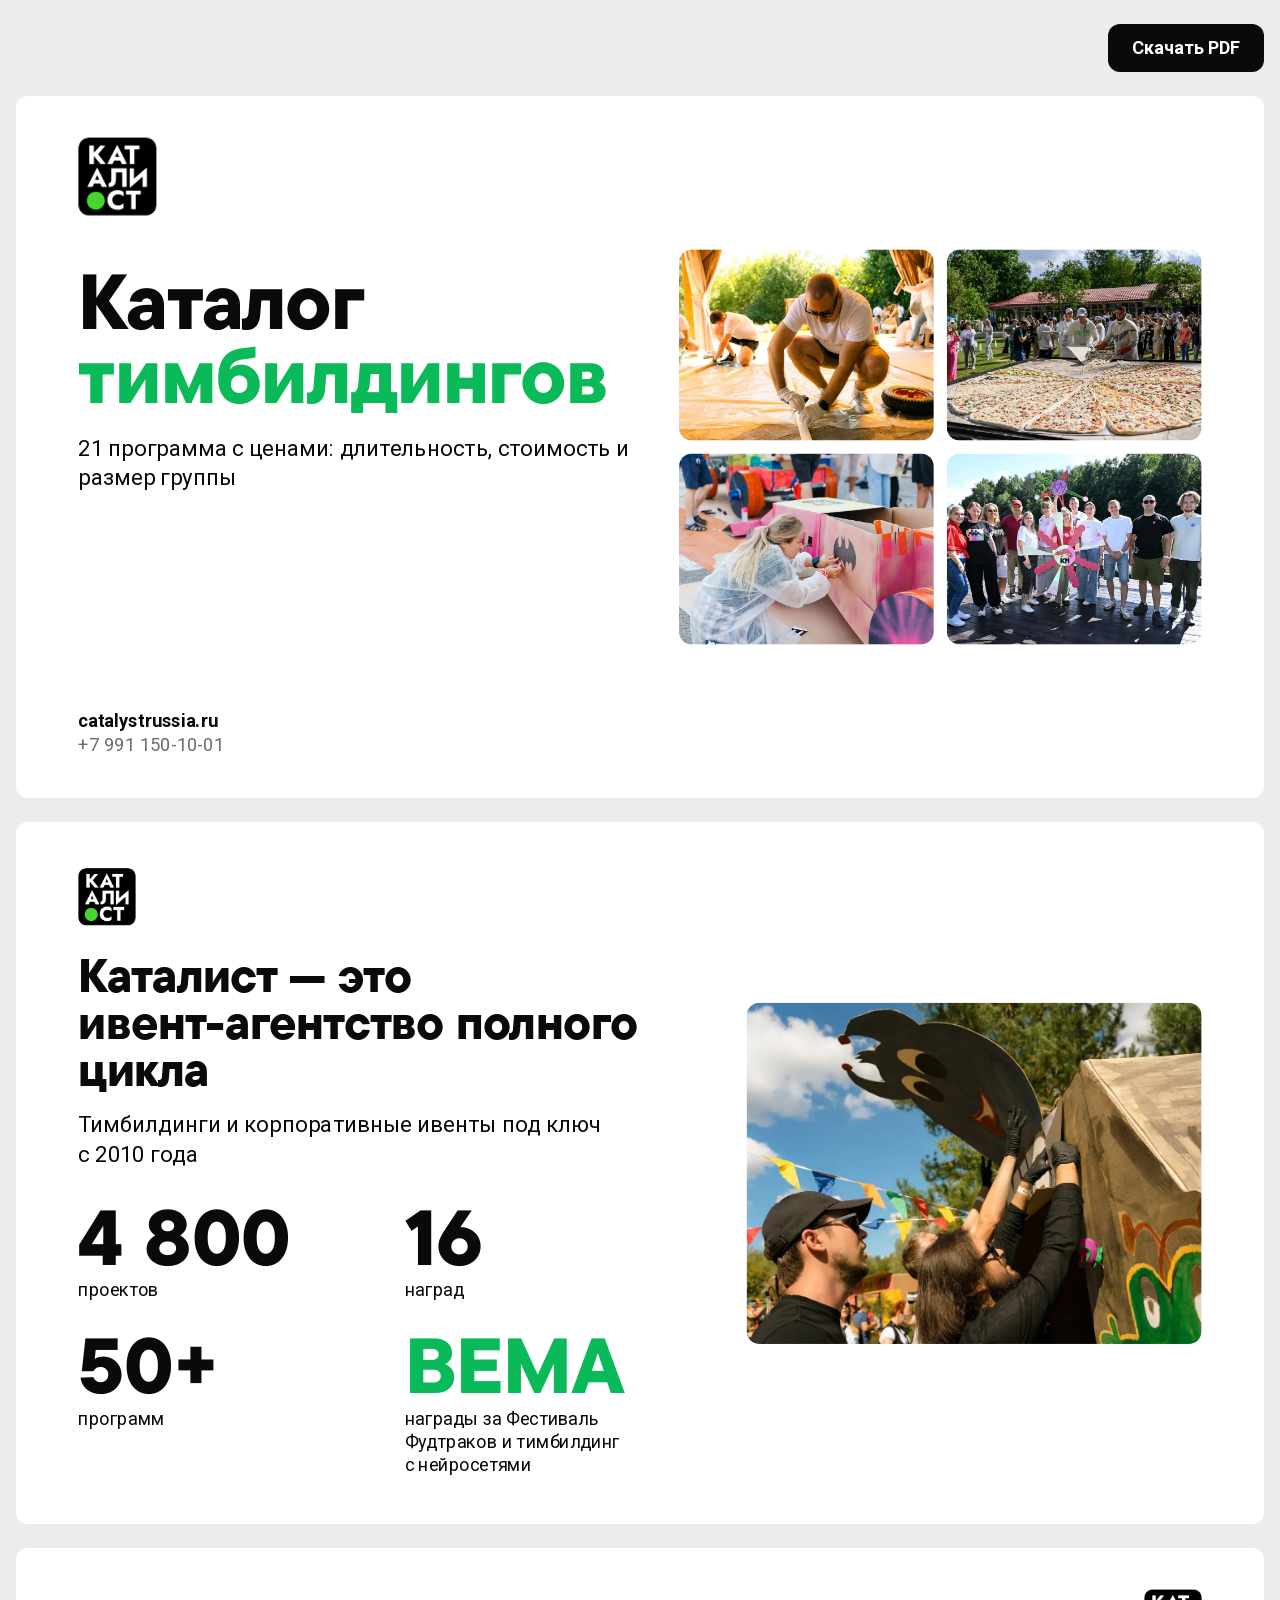
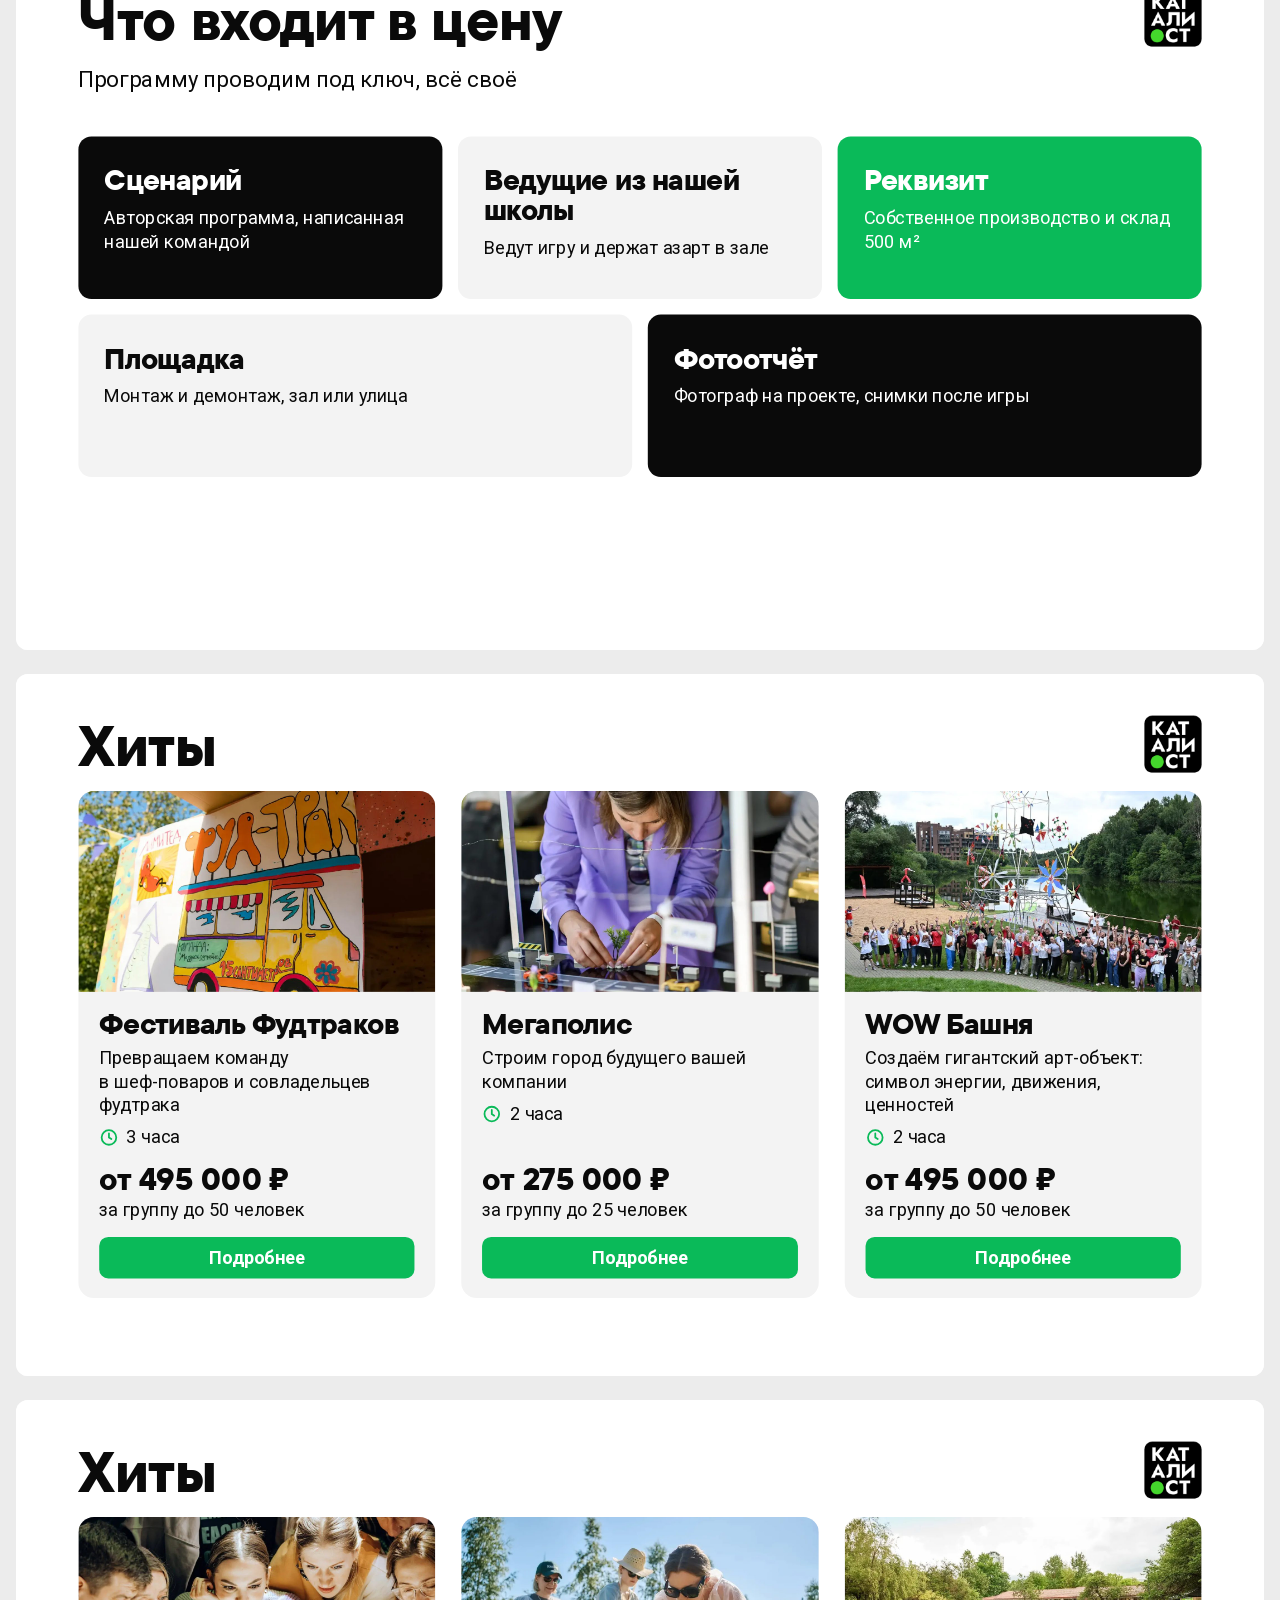
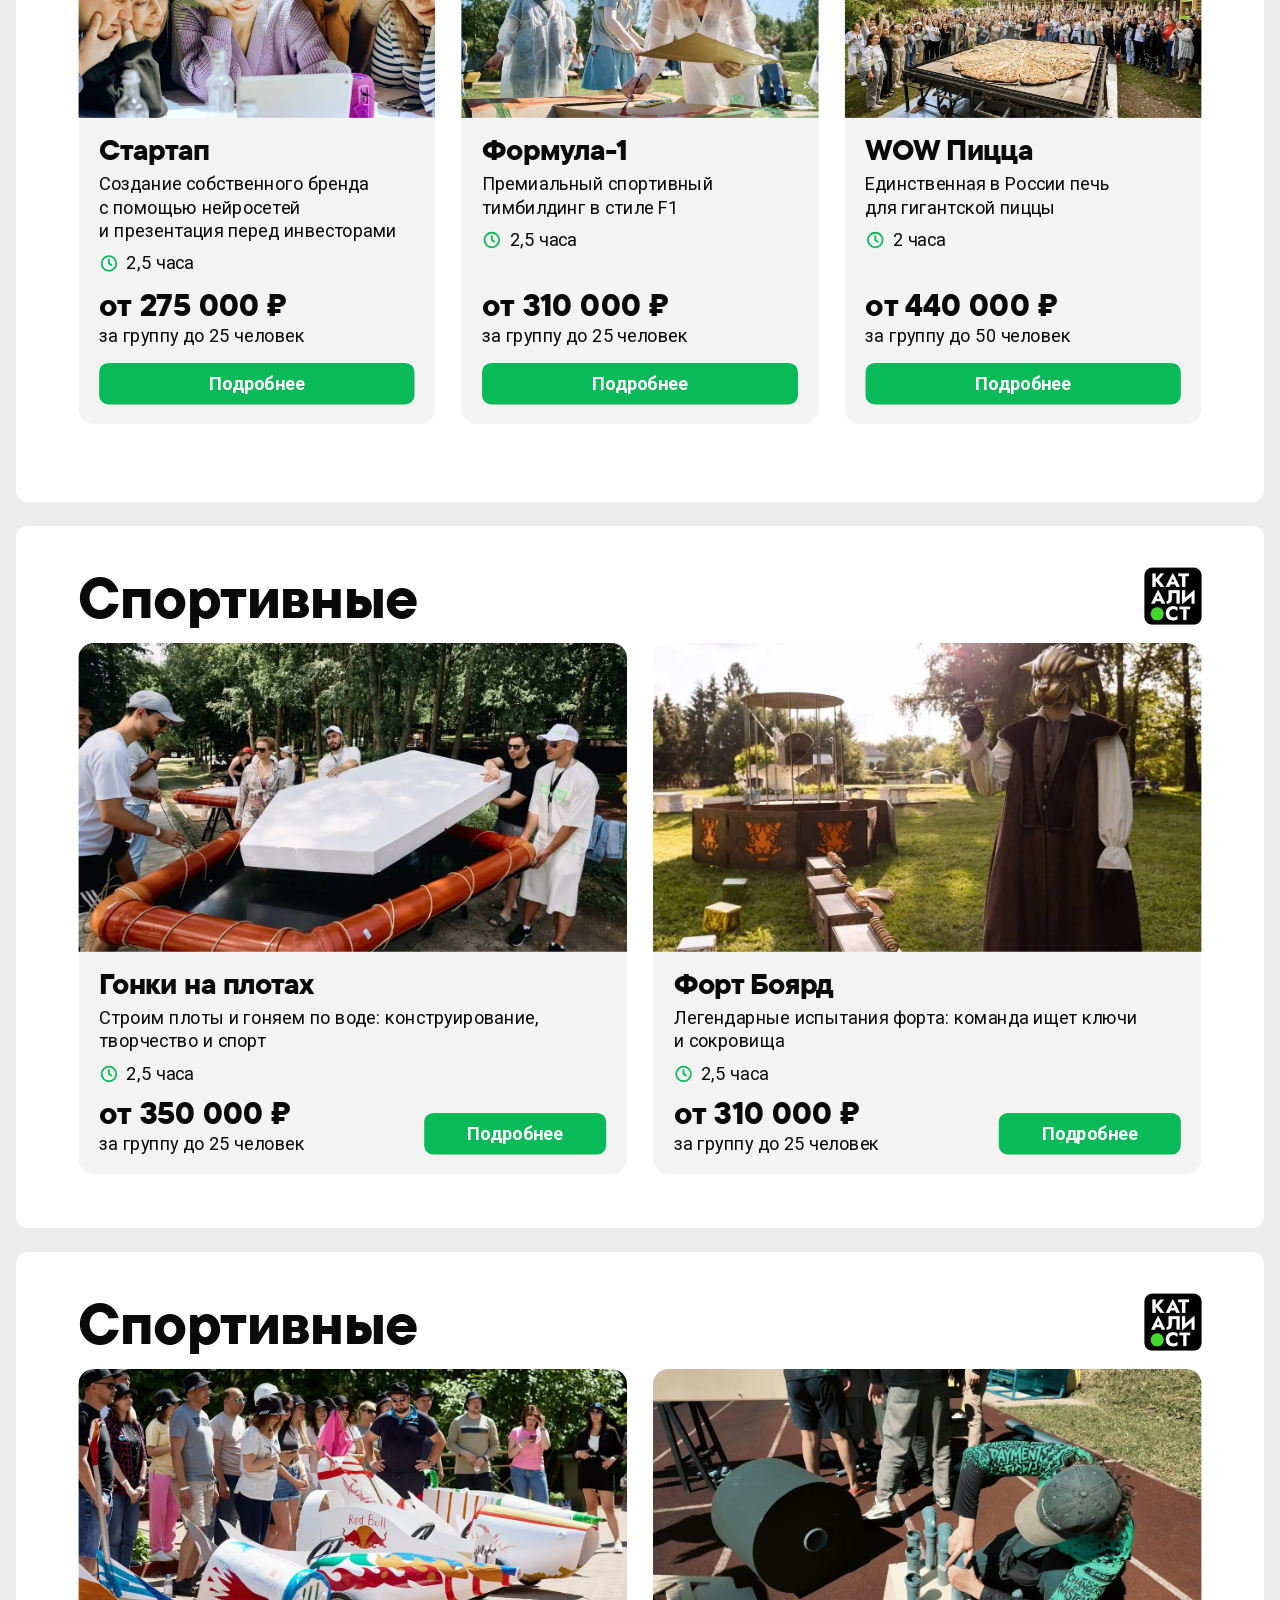
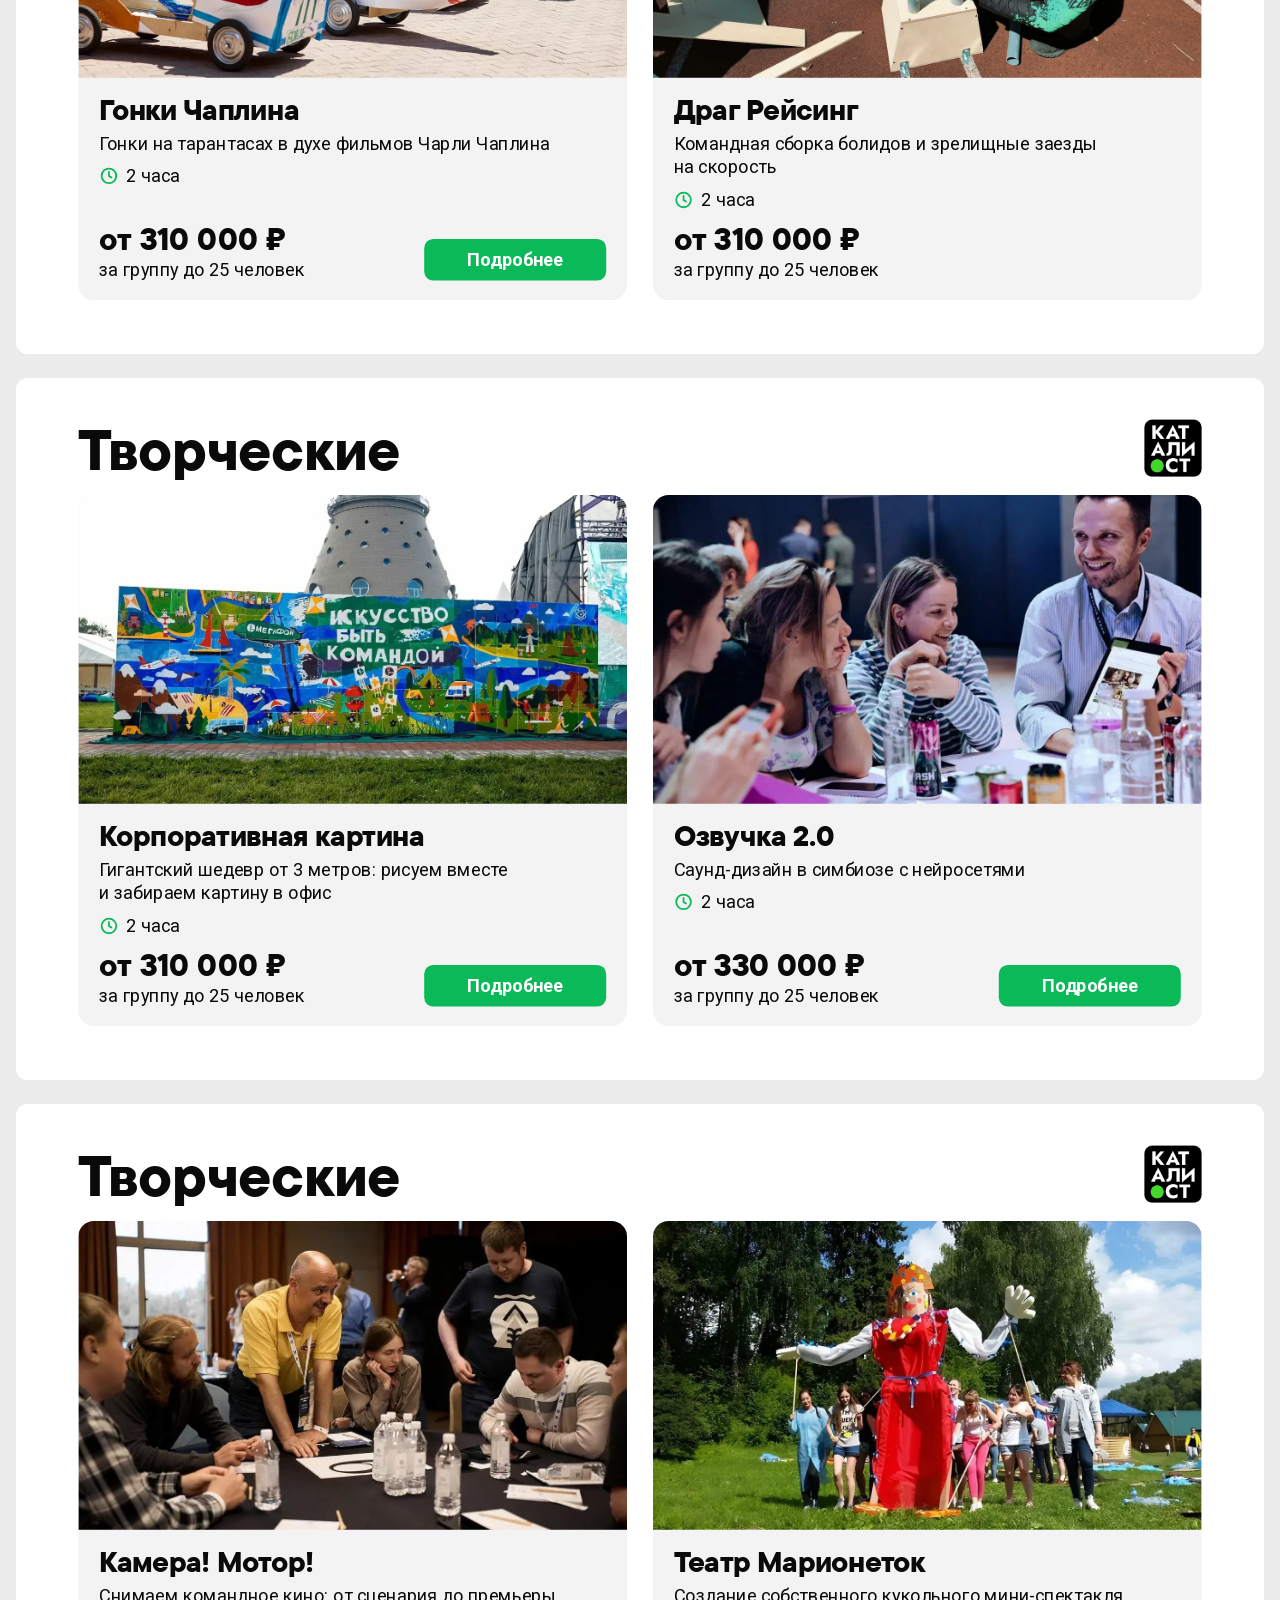
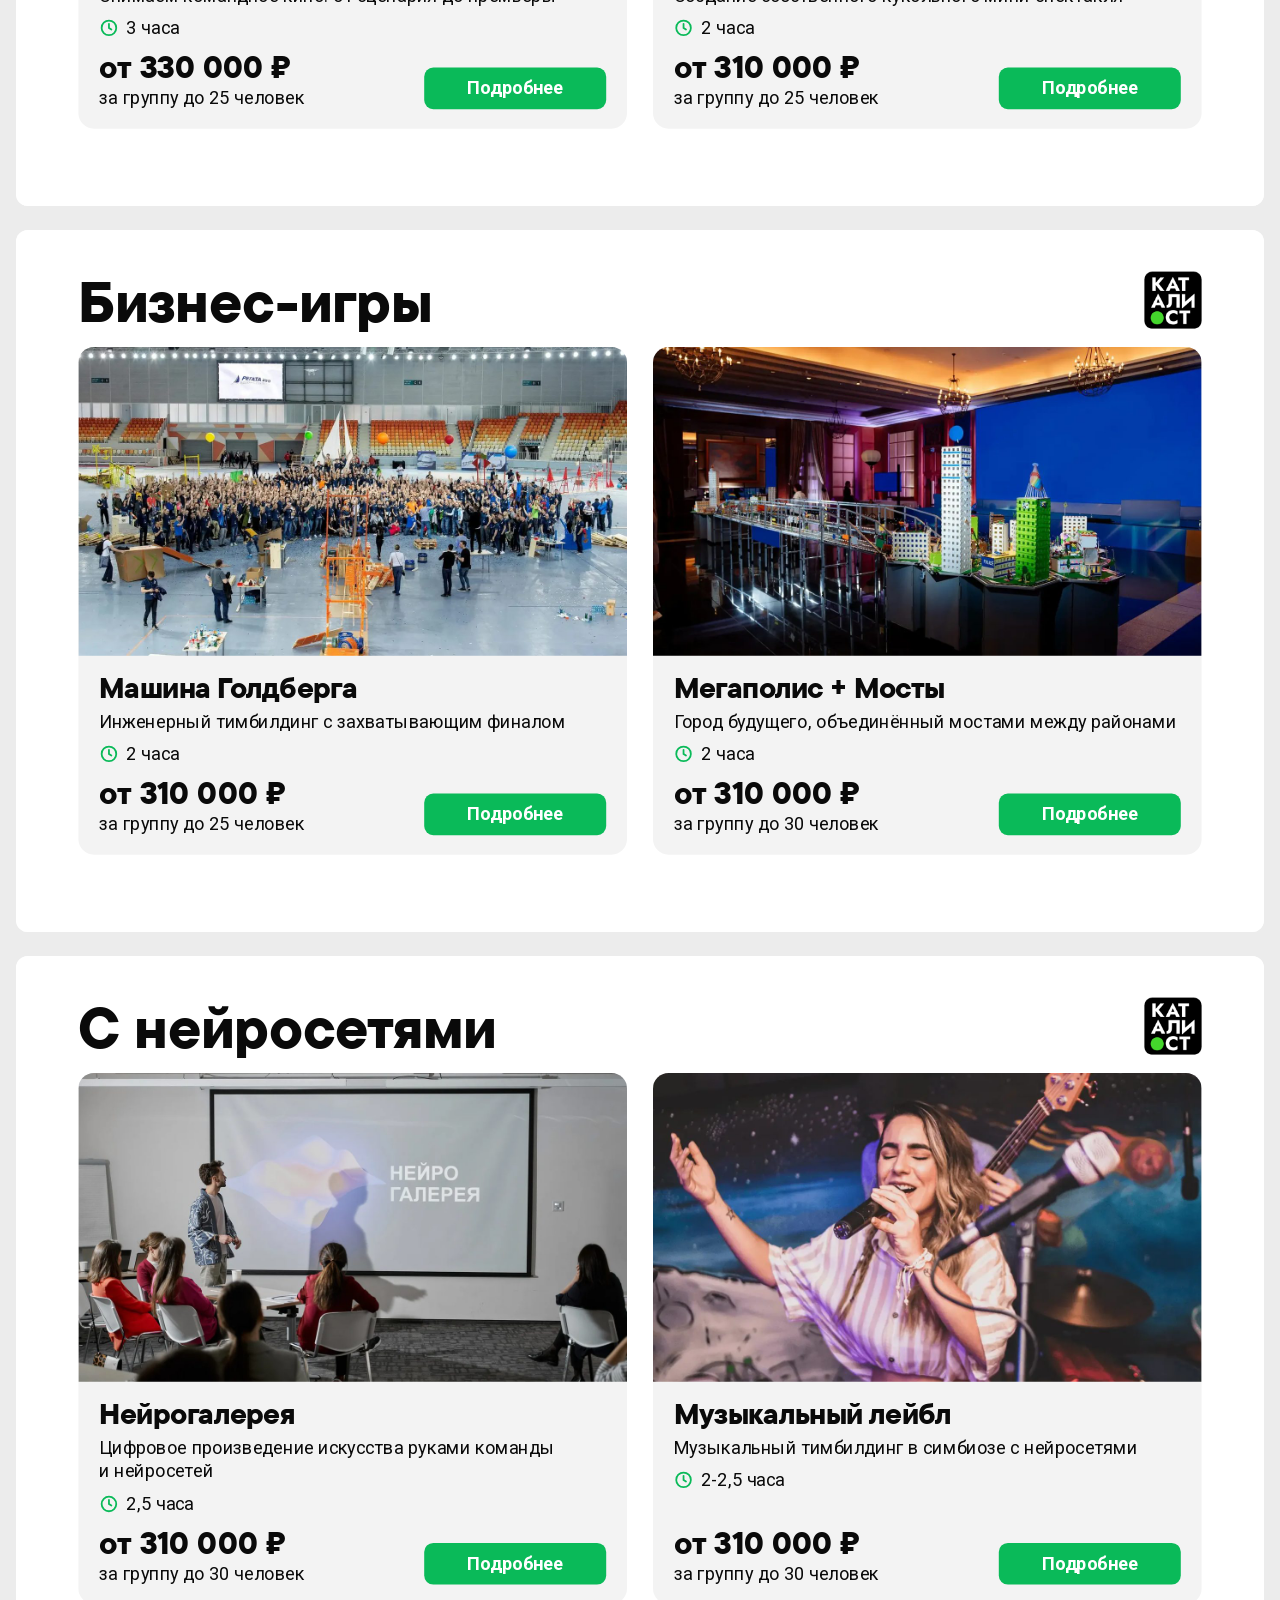
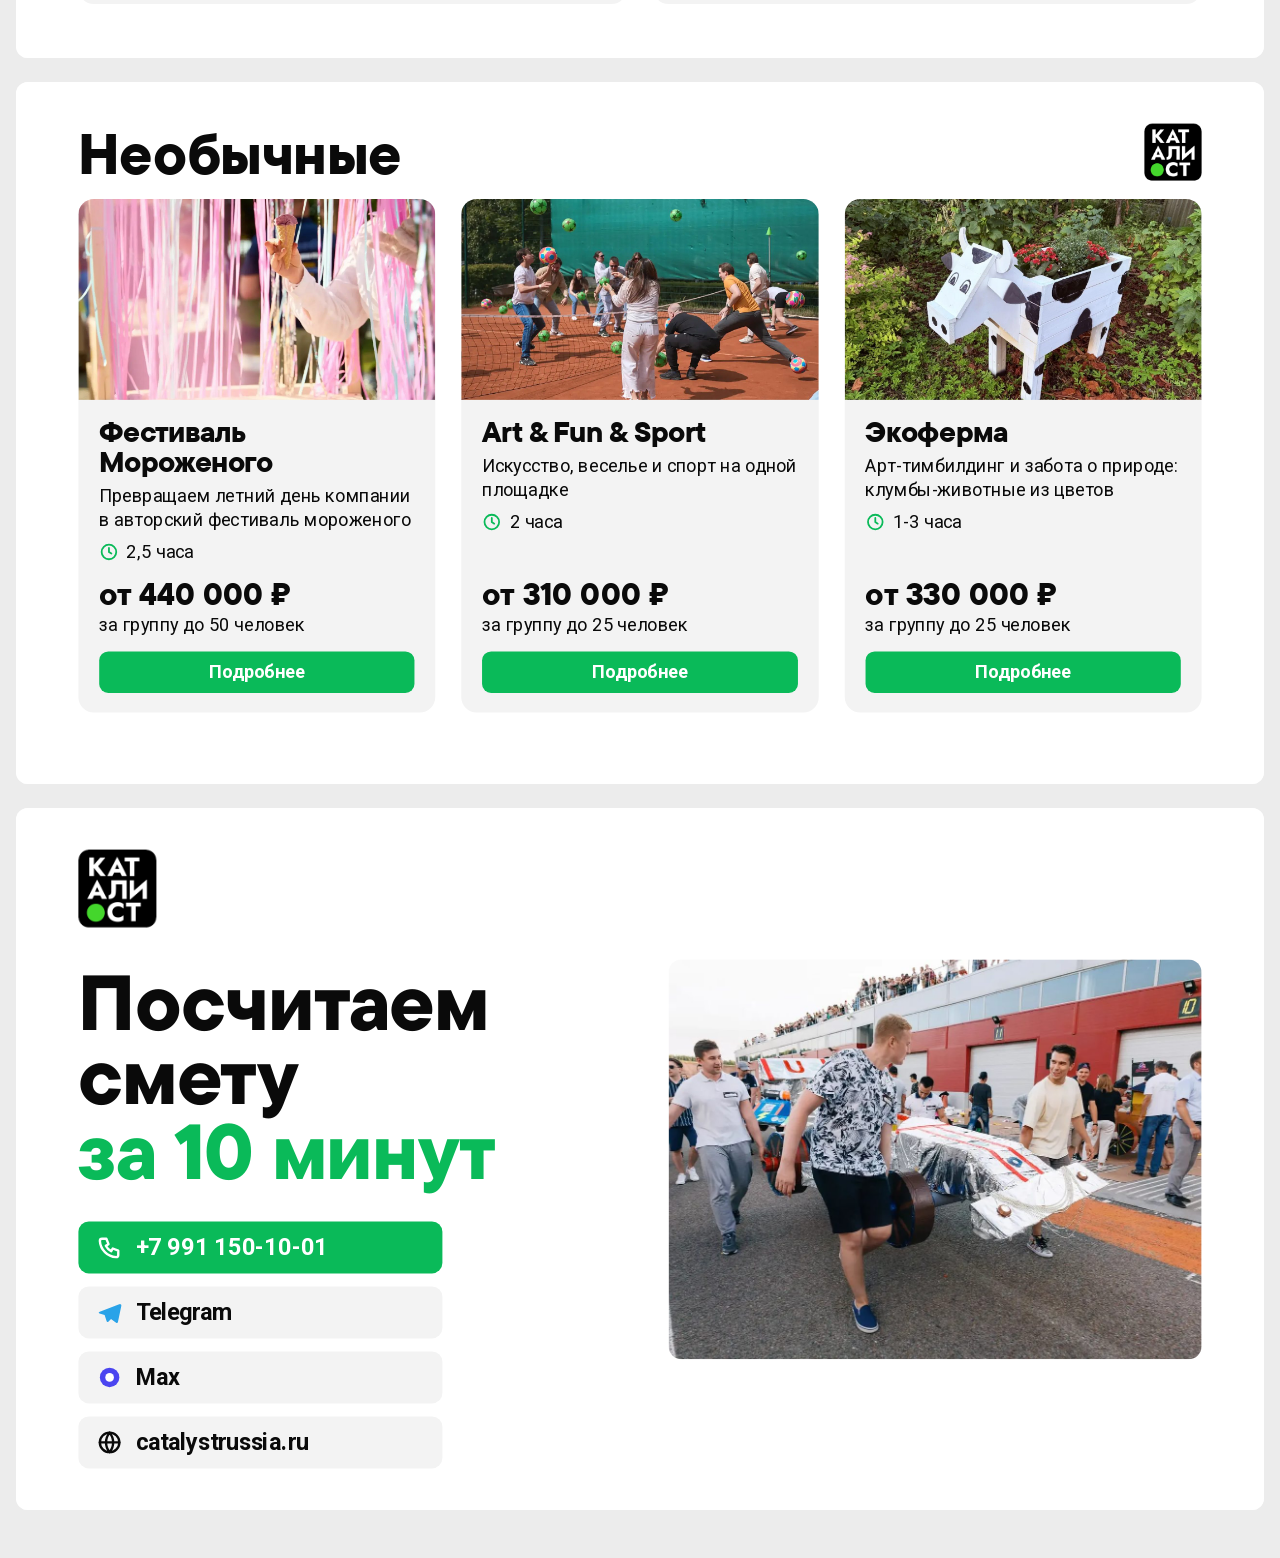
==== katalog/index.html @ ea5181c8 "Каталог тимбилдингов с ценами Co-Authored-By: Claude Opus 5.5 (1M context) <noreply@anthropic.com>" ====
<!doctype html>
<html lang="ru">
<head>
<meta charset="utf-8">
<meta name="viewport" content="width=device-width, initial-scale=1, viewport-fit=cover">
<meta name="robots" content="noindex, nofollow">
<title>Каталог тимбилдингов Каталиста с ценами</title>
<meta name="description" content="21 программа с ценами: длительность, стоимость и размер группы">
<meta property="og:title" content="Каталог тимбилдингов Каталиста с ценами">
<meta property="og:description" content="21 программа с ценами: длительность, стоимость и размер группы">
<meta property="og:type" content="website">
<meta property="og:url" content="https://maria177777773.github.io/catalyst-otchety/katalog/">
<meta property="og:image" content="https://maria177777773.github.io/catalyst-otchety/katalog/og.jpg">
<meta property="og:image:width" content="1200">
<meta property="og:image:height" content="630">
<meta name="twitter:card" content="summary_large_image">
<meta name="twitter:image" content="https://maria177777773.github.io/catalyst-otchety/katalog/og.jpg">
<link rel="preload" href="fonts/TT_Commons_Pro_ExtraBold.woff2" as="font" type="font/woff2" crossorigin>
<style>
@font-face{font-family:"TTCommonsPro";src:url(fonts/TT_Commons_Pro_ExtraBold.woff2) format("woff2");font-weight:800;font-display:block}
@font-face{font-family:"Roboto";src:url(fonts/roboto-cyr.woff2) format("woff2");font-weight:400 700;font-display:block;unicode-range:U+0301,U+0400-045F,U+0490-0491,U+04B0-04B1,U+2116}
@font-face{font-family:"Roboto";src:url(fonts/roboto-lat.woff2) format("woff2");font-weight:400 700;font-display:block;unicode-range:U+0000-00FF,U+0131,U+0152-0153,U+02BB-02BC,U+02C6,U+02DA,U+02DC,U+0304,U+0308,U+0329,U+2000-206F,U+20AC,U+20BD,U+2122,U+2191,U+2193,U+2212,U+2215,U+FEFF,U+FFFD}
:root{--g:#0aba59;--k:#0a0a0a;--w:#fff;--g1:#f3f3f3;--g2:#e6e6e6;--g5:#6b6b6b;
 --h:"TTCommonsPro","TT Commons Pro",Arial,sans-serif;--t:Roboto,Arial,sans-serif;
 --fs-hero:120px;--fs-h2:88px;--fs-big:120px;--fs-h3:44px;--fs-price:48px;--fs-txt:28px;--fs-lead:34px;--btn-h:64px}
html,body{background:#ececec}
body{margin:0;font-family:var(--t);color:var(--k)}
.bar{max-width:1920px;margin:0 auto;padding:24px 16px 0;display:flex;justify-content:flex-end}
.bar a{display:inline-flex;align-items:center;height:48px;padding:0 24px;border-radius:12px;background:var(--k);color:#fff;font:700 18px/1 var(--t);text-decoration:none}
.deck{max-width:1920px;margin:0 auto;padding:24px 16px 48px;display:flex;flex-direction:column;gap:24px}
.sw{position:relative;width:100%;aspect-ratio:16/9;overflow:hidden;border-radius:12px;background:var(--w)}
.slide{position:absolute;left:0;top:0;width:1920px;height:1080px;transform-origin:0 0;transform:scale(var(--k-s,1));
 background:var(--w);box-sizing:border-box;padding:64px 96px 64px;overflow:hidden}
h1,h2,h3{font-family:var(--h);font-weight:800;margin:0;letter-spacing:-.01em}
p{margin:0}
.nw{white-space:nowrap}
img.ph{display:block;width:100%;height:auto;object-fit:cover;border-radius:20px;background:var(--g1)}
.r43{aspect-ratio:4/3}.r169{aspect-ratio:16/9}
.logo{display:block;width:120px;height:120px}
.logo-s{display:block;width:88px;height:88px}
/* обложка */
.cover{display:grid;grid-template-columns:860px 1fr;gap:64px;height:100%}
.cover .l{display:flex;flex-direction:column;justify-content:space-between}
.cover h1{font-size:var(--fs-hero);line-height:.95;margin-top:72px}
.cover h1 .g{color:var(--g)}
.cover .lead{font-size:var(--fs-lead);line-height:1.3;margin-top:36px;color:var(--k)}
.cover .ct{font:700 var(--fs-txt)/1.3 var(--t)}
.cover .ct span{color:var(--g5);font-weight:400}
.coll{display:grid;grid-template-columns:1fr 1fr;gap:20px;align-content:center}
/* о нас */
.about{display:grid;grid-template-columns:1fr 700px;gap:80px;height:100%;align-items:center}
.about h2{font-size:72px;line-height:1}
.about .lead{font-size:var(--fs-lead);line-height:1.35;margin-top:28px;max-width:860px}
.nums{display:grid;grid-template-columns:1fr 1fr;gap:40px 56px;margin-top:48px}
.num b{display:block;font:800 var(--fs-big)/.9 var(--h);color:var(--k)}
.num b.g{color:var(--g)}
.num span{display:block;font-size:var(--fs-txt);line-height:1.3;margin-top:12px}
/* что входит */
.inc h2{font-size:var(--fs-h2);line-height:1}
.inc .lead{font-size:var(--fs-lead);line-height:1.35;margin-top:24px}
.tiles{display:grid;grid-template-columns:repeat(6,1fr);gap:24px;margin-top:64px}
.tile{grid-column:span 2;border-radius:20px;padding:44px 40px;min-height:250px;box-sizing:border-box;background:var(--g1)}
.tile:nth-child(4),.tile:nth-child(5){grid-column:span 3}
.tile.k{background:var(--k);color:#fff}.tile.gr{background:var(--g);color:#fff}
.tile h3{font-size:var(--fs-h3);line-height:1.05}
.tile p{font-size:var(--fs-txt);line-height:1.35;margin-top:16px}
/* программы */
.hd{display:flex;align-items:center;justify-content:space-between;height:88px;margin-bottom:28px}
.hd h2{font-size:var(--fs-h2);line-height:1}
.cards{display:grid;gap:40px}
.cards.n3{grid-template-columns:repeat(3,1fr)}
.cards.n2{grid-template-columns:repeat(2,1fr)}
.card{display:flex;flex-direction:column;background:var(--g1);border-radius:24px;overflow:hidden}
.card img.ph{border-radius:0}
.card .tx{display:flex;flex-direction:column;flex:1;padding:26px 32px 30px}
.card h3{font-size:var(--fs-h3);line-height:1.05}
.card .d{font-size:var(--fs-txt);line-height:1.3;margin-top:12px}
.card .m{display:flex;align-items:center;gap:12px;font-size:var(--fs-txt);line-height:1;margin-top:16px;color:var(--k)}
.card .m svg{width:30px;height:30px;flex:none;color:var(--g)}
.card .pr{margin-top:auto;padding-top:24px}
.card .pr b{display:block;font:800 var(--fs-price)/1 var(--h)}
.card .pr span{display:block;font-size:var(--fs-txt);line-height:1.2;margin-top:8px}
.card .bt{display:flex;align-items:center;justify-content:center;height:var(--btn-h);margin-top:24px;border-radius:14px;
 background:var(--g);color:#fff;font:700 var(--fs-txt)/1 var(--t);text-decoration:none}
.cards.n2 .row{display:flex;align-items:flex-end;justify-content:space-between;gap:24px;margin-top:auto;padding-top:20px}
.cards.n2 .row .pr{margin:0;padding:0}
.cards.n2 .row .bt{margin:0;width:280px;flex:none}
/* финал */
.fin{display:grid;grid-template-columns:1fr 820px;gap:80px;height:100%}
.fin .l{display:flex;flex-direction:column}
.fin h2{font-size:120px;line-height:.95;margin-top:56px}
.fin h2 .g{color:var(--g)}
.cts{display:flex;flex-direction:column;gap:20px;margin-top:auto}
.cts a{display:flex;align-items:center;gap:20px;height:80px;padding:0 28px;border-radius:16px;background:var(--g1);
 color:var(--k);text-decoration:none;font:700 36px/1 var(--t);width:fit-content;min-width:560px;box-sizing:border-box}
.cts a svg{width:40px;height:40px;flex:none}
.cts a.tel{background:var(--g);color:#fff}
.cts a.tel svg{stroke:#fff}
.fin .r{display:flex;align-items:center}
@page{size:1920px 1080px;margin:0}
@media print{
 html,body{background:#fff}
 .bar{display:none}
 .deck{padding:0;gap:0;max-width:none}
 .sw{width:1920px;height:1080px;aspect-ratio:auto;border-radius:0;break-after:page;page-break-after:always}
 .sw:last-child{break-after:auto;page-break-after:auto}
 .slide{transform:none}
}
</style>
</head>
<body>
<div class="bar"><a href="Каталист_каталог_тимбилдингов.pdf" download>Скачать PDF</a></div>
<main class="deck"><section class="sw" aria-label="Слайд 1"><div class="slide"><div class="cover"><div class="l"><div><img class="logo" src="img-logo.png" width="120" height="120" alt="Каталист"><h1>Каталог<br><span class="g">тимбилдингов</span></h1><p class="lead">21 программа с ценами: длительность, стоимость и размер группы</p></div><p class="ct">catalystrussia.ru<br><span>+7 991 150-10-01</span></p></div><div class="coll"><img class="ph r43" src="img/cover-0.jpg" width="900" height="675" alt="Тимбилдинг Каталиста" decoding="async"><img class="ph r43" src="img/cover-1.jpg" width="900" height="675" alt="Тимбилдинг Каталиста" decoding="async"><img class="ph r43" src="img/cover-2.jpg" width="900" height="675" alt="Тимбилдинг Каталиста" decoding="async"><img class="ph r43" src="img/cover-3.jpg" width="900" height="675" alt="Тимбилдинг Каталиста" decoding="async"></div></div></div></section><section class="sw" aria-label="Слайд 2"><div class="slide"><div class="about"><div><img class="logo-s" src="img-logo.png" width="88" height="88" alt="Каталист"><h2 style="margin-top:40px">Каталист — это <span class="nw">ивент-агентство</span> полного цикла</h2><p class="lead">Тимбилдинги и&nbsp;корпоративные ивенты под ключ с&nbsp;2010 года</p><div class="nums"><div class="num"><b>4&nbsp;800</b><span>проектов</span></div><div class="num"><b>16</b><span>наград</span></div><div class="num"><b>50+</b><span>программ</span></div><div class="num"><b class="g">BEMA</b><span>награды за&nbsp;Фестиваль Фудтраков и&nbsp;тимбилдинг с&nbsp;нейросетями</span></div></div></div><img class="ph r43" src="img/about.jpg" width="1100" height="825" alt="Тимбилдинг Каталиста" loading="lazy" decoding="async"></div></div></section><section class="sw" aria-label="Слайд 3"><div class="slide"><div class="inc"><div class="hd"><h2>Что входит в цену</h2><img class="logo-s" src="img-logo.png" width="88" height="88" alt="Каталист"></div><p class="lead">Программу проводим под ключ, всё своё</p><div class="tiles"><div class="tile k"><h3>Сценарий</h3><p>Авторская программа, написанная нашей командой</p></div><div class="tile"><h3>Ведущие из&nbsp;нашей школы</h3><p>Ведут игру и&nbsp;держат азарт в&nbsp;зале</p></div><div class="tile gr"><h3>Реквизит</h3><p>Собственное производство и&nbsp;склад 500 м²</p></div><div class="tile"><h3>Площадка</h3><p>Монтаж и&nbsp;демонтаж, зал или улица</p></div><div class="tile k"><h3>Фотоотчёт</h3><p>Фотограф на&nbsp;проекте, снимки после игры</p></div></div></div></div></section><section class="sw" aria-label="Слайд 4"><div class="slide"><div class="hd"><h2>Хиты</h2><img class="logo-s" src="img-logo.png" width="88" height="88" alt="Каталист"></div><div class="cards n3"><article class="card"><img class="ph r169" src="img/festival-foodtrucks.jpg" width="1280" height="720" alt="Фестиваль Фудтраков" loading="lazy" decoding="async"><div class="tx"><h3>Фестиваль Фудтраков</h3><p class="d">Превращаем команду в&nbsp;<span class="nw">шеф-поваров</span> и&nbsp;совладельцев фудтрака</p><p class="m"><svg viewBox="0 0 24 24" fill="none" stroke="currentColor" stroke-width="2.2" stroke-linecap="round" aria-hidden="true"><circle cx="12" cy="12" r="9"/><path d="M12 7v5l3 2"/></svg><span>3 часа</span></p><div class="pr"><b>от 495 000 ₽</b><span>за группу до 50 человек</span></div><a class="bt" href="https://catalystrussia.ru/teambuilding/vse-programmy/festival-fudtrakov/" target="_blank" rel="noopener">Подробнее</a></div></article><article class="card"><img class="ph r169" src="img/megapolis.jpg" width="1280" height="720" alt="Мегаполис" loading="lazy" decoding="async"><div class="tx"><h3>Мегаполис</h3><p class="d">Строим город будущего вашей компании</p><p class="m"><svg viewBox="0 0 24 24" fill="none" stroke="currentColor" stroke-width="2.2" stroke-linecap="round" aria-hidden="true"><circle cx="12" cy="12" r="9"/><path d="M12 7v5l3 2"/></svg><span>2 часа</span></p><div class="pr"><b>от 275 000 ₽</b><span>за группу до 25 человек</span></div><a class="bt" href="https://catalystrussia.ru/teambuilding/vse-programmy/gorodskaya-strojka/" target="_blank" rel="noopener">Подробнее</a></div></article><article class="card"><img class="ph r169" src="img/mehanizm-uspeha.jpg" width="1200" height="675" alt="WOW Башня" loading="lazy" decoding="async"><div class="tx"><h3>WOW Башня</h3><p class="d">Создаём гигантский <span class="nw">арт-объект</span>: символ энергии, движения, ценностей</p><p class="m"><svg viewBox="0 0 24 24" fill="none" stroke="currentColor" stroke-width="2.2" stroke-linecap="round" aria-hidden="true"><circle cx="12" cy="12" r="9"/><path d="M12 7v5l3 2"/></svg><span>2 часа</span></p><div class="pr"><b>от 495 000 ₽</b><span>за группу до 50 человек</span></div><a class="bt" href="https://catalystrussia.ru/teambuilding/vse-programmy/wow-bashnya/" target="_blank" rel="noopener">Подробнее</a></div></article></div></div></section><section class="sw" aria-label="Слайд 5"><div class="slide"><div class="hd"><h2>Хиты</h2><img class="logo-s" src="img-logo.png" width="88" height="88" alt="Каталист"></div><div class="cards n3"><article class="card"><img class="ph r169" src="img/startup.jpg" width="1280" height="720" alt="Стартап" loading="lazy" decoding="async"><div class="tx"><h3>Стартап</h3><p class="d">Создание собственного бренда с&nbsp;помощью нейросетей и&nbsp;презентация перед инвесторами</p><p class="m"><svg viewBox="0 0 24 24" fill="none" stroke="currentColor" stroke-width="2.2" stroke-linecap="round" aria-hidden="true"><circle cx="12" cy="12" r="9"/><path d="M12 7v5l3 2"/></svg><span>2,5 часа</span></p><div class="pr"><b>от 275 000 ₽</b><span>за группу до 25 человек</span></div><a class="bt" href="https://catalystrussia.ru/startap_business_game/" target="_blank" rel="noopener">Подробнее</a></div></article><article class="card"><img class="ph r169" src="img/formula-1.jpg" width="1280" height="720" alt="Формула-1" loading="lazy" decoding="async"><div class="tx"><h3><span class="nw">Формула-1</span></h3><p class="d">Премиальный спортивный тимбилдинг в&nbsp;стиле F1</p><p class="m"><svg viewBox="0 0 24 24" fill="none" stroke="currentColor" stroke-width="2.2" stroke-linecap="round" aria-hidden="true"><circle cx="12" cy="12" r="9"/><path d="M12 7v5l3 2"/></svg><span>2,5 часа</span></p><div class="pr"><b>от 310 000 ₽</b><span>за группу до 25 человек</span></div><a class="bt" href="https://catalystrussia.ru/teambuilding/vse-programmy/formula-1/" target="_blank" rel="noopener">Подробнее</a></div></article><article class="card"><img class="ph r169" src="img/wow-pizza.jpg" width="1280" height="720" alt="WOW Пицца" loading="lazy" decoding="async"><div class="tx"><h3>WOW Пицца</h3><p class="d">Единственная в&nbsp;России печь для&nbsp;гигантской пиццы</p><p class="m"><svg viewBox="0 0 24 24" fill="none" stroke="currentColor" stroke-width="2.2" stroke-linecap="round" aria-hidden="true"><circle cx="12" cy="12" r="9"/><path d="M12 7v5l3 2"/></svg><span>2 часа</span></p><div class="pr"><b>от 440 000 ₽</b><span>за группу до 50 человек</span></div><a class="bt" href="https://catalystrussia.ru/teambuilding/vse-programmy/wow-pizza/" target="_blank" rel="noopener">Подробнее</a></div></article></div></div></section><section class="sw" aria-label="Слайд 6"><div class="slide"><div class="hd"><h2>Спортивные</h2><img class="logo-s" src="img-logo.png" width="88" height="88" alt="Каталист"></div><div class="cards n2"><article class="card"><img class="ph r169" src="img/raft-races.jpg" width="1280" height="720" alt="Гонки на плотах" loading="lazy" decoding="async"><div class="tx"><h3>Гонки на&nbsp;плотах</h3><p class="d">Строим плоты и&nbsp;гоняем по&nbsp;воде: конструирование, творчество и&nbsp;спорт</p><p class="m"><svg viewBox="0 0 24 24" fill="none" stroke="currentColor" stroke-width="2.2" stroke-linecap="round" aria-hidden="true"><circle cx="12" cy="12" r="9"/><path d="M12 7v5l3 2"/></svg><span>2,5 часа</span></p><div class="row"><div class="pr"><b>от 350 000 ₽</b><span>за группу до 25 человек</span></div><a class="bt" href="https://catalystrussia.ru/teambuilding/vse-programmy/vodnaya-odisseya/" target="_blank" rel="noopener">Подробнее</a></div></div></article><article class="card"><img class="ph r169" src="img/fort-boyard.jpg" width="1200" height="675" alt="Форт Боярд" loading="lazy" decoding="async"><div class="tx"><h3>Форт Боярд</h3><p class="d">Легендарные испытания форта: команда ищет ключи и&nbsp;сокровища</p><p class="m"><svg viewBox="0 0 24 24" fill="none" stroke="currentColor" stroke-width="2.2" stroke-linecap="round" aria-hidden="true"><circle cx="12" cy="12" r="9"/><path d="M12 7v5l3 2"/></svg><span>2,5 часа</span></p><div class="row"><div class="pr"><b>от 310 000 ₽</b><span>за группу до 25 человек</span></div><a class="bt" href="https://catalystrussia.ru/teambuilding/vse-programmy/fort-boyard/" target="_blank" rel="noopener">Подробнее</a></div></div></article></div></div></section><section class="sw" aria-label="Слайд 7"><div class="slide"><div class="hd"><h2>Спортивные</h2><img class="logo-s" src="img-logo.png" width="88" height="88" alt="Каталист"></div><div class="cards n2"><article class="card"><img class="ph r169" src="img/chaplin-races.jpg" width="1280" height="720" alt="Гонки Чаплина" loading="lazy" decoding="async"><div class="tx"><h3>Гонки Чаплина</h3><p class="d">Гонки на&nbsp;тарантасах в&nbsp;духе фильмов Чарли Чаплина</p><p class="m"><svg viewBox="0 0 24 24" fill="none" stroke="currentColor" stroke-width="2.2" stroke-linecap="round" aria-hidden="true"><circle cx="12" cy="12" r="9"/><path d="M12 7v5l3 2"/></svg><span>2 часа</span></p><div class="row"><div class="pr"><b>от 310 000 ₽</b><span>за группу до 25 человек</span></div><a class="bt" href="https://catalystrussia.ru/teambuilding/vse-programmy/soap-box-derby/" target="_blank" rel="noopener">Подробнее</a></div></div></article><article class="card"><img class="ph r169" src="img/drag-racing.jpg" width="1280" height="720" alt="Драг Рейсинг" loading="lazy" decoding="async"><div class="tx"><h3>Драг Рейсинг</h3><p class="d">Командная сборка болидов и&nbsp;зрелищные заезды на&nbsp;скорость</p><p class="m"><svg viewBox="0 0 24 24" fill="none" stroke="currentColor" stroke-width="2.2" stroke-linecap="round" aria-hidden="true"><circle cx="12" cy="12" r="9"/><path d="M12 7v5l3 2"/></svg><span>2 часа</span></p><div class="row"><div class="pr"><b>от 310 000 ₽</b><span>за группу до 25 человек</span></div></div></div></article></div></div></section><section class="sw" aria-label="Слайд 8"><div class="slide"><div class="hd"><h2>Творческие</h2><img class="logo-s" src="img-logo.png" width="88" height="88" alt="Каталист"></div><div class="cards n2"><article class="card"><img class="ph r169" src="img/corporate-picture.jpg" width="1280" height="720" alt="Корпоративная картина" loading="lazy" decoding="async"><div class="tx"><h3>Корпоративная картина</h3><p class="d">Гигантский шедевр от&nbsp;3 метров: рисуем вместе и&nbsp;забираем картину в&nbsp;офис</p><p class="m"><svg viewBox="0 0 24 24" fill="none" stroke="currentColor" stroke-width="2.2" stroke-linecap="round" aria-hidden="true"><circle cx="12" cy="12" r="9"/><path d="M12 7v5l3 2"/></svg><span>2 часа</span></p><div class="row"><div class="pr"><b>от 310 000 ₽</b><span>за группу до 25 человек</span></div><a class="bt" href="https://catalystrussia.ru/teambuilding/vse-programmy/teambuilding-obshaya-kartina/" target="_blank" rel="noopener">Подробнее</a></div></div></article><article class="card"><img class="ph r169" src="img/sound-designer.jpg" width="1280" height="720" alt="Озвучка 2.0" loading="lazy" decoding="async"><div class="tx"><h3>Озвучка 2.0</h3><p class="d"><span class="nw">Саунд-дизайн</span> в&nbsp;симбиозе с&nbsp;нейросетями</p><p class="m"><svg viewBox="0 0 24 24" fill="none" stroke="currentColor" stroke-width="2.2" stroke-linecap="round" aria-hidden="true"><circle cx="12" cy="12" r="9"/><path d="M12 7v5l3 2"/></svg><span>2 часа</span></p><div class="row"><div class="pr"><b>от 330 000 ₽</b><span>за группу до 25 человек</span></div><a class="bt" href="https://catalystrussia.ru/teambuilding/vse-programmy/sound-designer/" target="_blank" rel="noopener">Подробнее</a></div></div></article></div></div></section><section class="sw" aria-label="Слайд 9"><div class="slide"><div class="hd"><h2>Творческие</h2><img class="logo-s" src="img-logo.png" width="88" height="88" alt="Каталист"></div><div class="cards n2"><article class="card"><img class="ph r169" src="img/camera-action.jpg" width="1139" height="641" alt="Камера! Мотор!" loading="lazy" decoding="async"><div class="tx"><h3>Камера! Мотор!</h3><p class="d">Снимаем командное кино: от&nbsp;сценария до&nbsp;премьеры</p><p class="m"><svg viewBox="0 0 24 24" fill="none" stroke="currentColor" stroke-width="2.2" stroke-linecap="round" aria-hidden="true"><circle cx="12" cy="12" r="9"/><path d="M12 7v5l3 2"/></svg><span>3 часа</span></p><div class="row"><div class="pr"><b>от 330 000 ₽</b><span>за группу до 25 человек</span></div><a class="bt" href="https://catalystrussia.ru/teambuilding/vse-programmy/kannskiye-lvi/" target="_blank" rel="noopener">Подробнее</a></div></div></article><article class="card"><img class="ph r169" src="img/puppet-theater.jpg" width="1212" height="682" alt="Театр Марионеток" loading="lazy" decoding="async"><div class="tx"><h3>Театр Марионеток</h3><p class="d">Создание собственного кукольного <span class="nw">мини-спектакля</span></p><p class="m"><svg viewBox="0 0 24 24" fill="none" stroke="currentColor" stroke-width="2.2" stroke-linecap="round" aria-hidden="true"><circle cx="12" cy="12" r="9"/><path d="M12 7v5l3 2"/></svg><span>2 часа</span></p><div class="row"><div class="pr"><b>от 310 000 ₽</b><span>за группу до 25 человек</span></div><a class="bt" href="https://catalystrussia.ru/teambuilding/vse-programmy/marionetka/" target="_blank" rel="noopener">Подробнее</a></div></div></article></div></div></section><section class="sw" aria-label="Слайд 10"><div class="slide"><div class="hd"><h2>Бизнес-игры</h2><img class="logo-s" src="img-logo.png" width="88" height="88" alt="Каталист"></div><div class="cards n2"><article class="card"><img class="ph r169" src="img/goldberg-machine.jpg" width="1280" height="720" alt="Машина Голдберга" loading="lazy" decoding="async"><div class="tx"><h3>Машина Голдберга</h3><p class="d">Инженерный тимбилдинг с&nbsp;захватывающим финалом</p><p class="m"><svg viewBox="0 0 24 24" fill="none" stroke="currentColor" stroke-width="2.2" stroke-linecap="round" aria-hidden="true"><circle cx="12" cy="12" r="9"/><path d="M12 7v5l3 2"/></svg><span>2 часа</span></p><div class="row"><div class="pr"><b>от 310 000 ₽</b><span>за группу до 25 человек</span></div><a class="bt" href="https://catalystrussia.ru/teambuilding/vse-programmy/cepnaya-reakciya/" target="_blank" rel="noopener">Подробнее</a></div></div></article><article class="card"><img class="ph r169" src="img/megapolis-bridges.jpg" width="1280" height="720" alt="Мегаполис + Мосты" loading="lazy" decoding="async"><div class="tx"><h3>Мегаполис + Мосты</h3><p class="d">Город будущего, объединённый мостами между районами</p><p class="m"><svg viewBox="0 0 24 24" fill="none" stroke="currentColor" stroke-width="2.2" stroke-linecap="round" aria-hidden="true"><circle cx="12" cy="12" r="9"/><path d="M12 7v5l3 2"/></svg><span>2 часа</span></p><div class="row"><div class="pr"><b>от 310 000 ₽</b><span>за группу до 30 человек</span></div><a class="bt" href="https://catalystrussia.ru/teambuilding/vse-programmy/gorodskaya-strojka/" target="_blank" rel="noopener">Подробнее</a></div></div></article></div></div></section><section class="sw" aria-label="Слайд 11"><div class="slide"><div class="hd"><h2>С нейросетями</h2><img class="logo-s" src="img-logo.png" width="88" height="88" alt="Каталист"></div><div class="cards n2"><article class="card"><img class="ph r169" src="img/neurogallery.jpg" width="1280" height="720" alt="Нейрогалерея" loading="lazy" decoding="async"><div class="tx"><h3>Нейрогалерея</h3><p class="d">Цифровое произведение искусства руками команды и&nbsp;нейросетей</p><p class="m"><svg viewBox="0 0 24 24" fill="none" stroke="currentColor" stroke-width="2.2" stroke-linecap="round" aria-hidden="true"><circle cx="12" cy="12" r="9"/><path d="M12 7v5l3 2"/></svg><span>2,5 часа</span></p><div class="row"><div class="pr"><b>от 310 000 ₽</b><span>за группу до 30 человек</span></div><a class="bt" href="https://catalystrussia.ru/neural-network/" target="_blank" rel="noopener">Подробнее</a></div></div></article><article class="card"><img class="ph r169" src="img/music-label.jpg" width="1280" height="720" alt="Музыкальный лейбл" loading="lazy" decoding="async"><div class="tx"><h3>Музыкальный лейбл</h3><p class="d">Музыкальный тимбилдинг в&nbsp;симбиозе с&nbsp;нейросетями</p><p class="m"><svg viewBox="0 0 24 24" fill="none" stroke="currentColor" stroke-width="2.2" stroke-linecap="round" aria-hidden="true"><circle cx="12" cy="12" r="9"/><path d="M12 7v5l3 2"/></svg><span>2-2,5 часа</span></p><div class="row"><div class="pr"><b>от 310 000 ₽</b><span>за группу до 30 человек</span></div><a class="bt" href="https://catalystrussia.ru/teambuilding/vse-programmy/muzikalni_leibl/" target="_blank" rel="noopener">Подробнее</a></div></div></article></div></div></section><section class="sw" aria-label="Слайд 12"><div class="slide"><div class="hd"><h2>Необычные</h2><img class="logo-s" src="img-logo.png" width="88" height="88" alt="Каталист"></div><div class="cards n3"><article class="card"><img class="ph r169" src="img/festival-icecream.jpg" width="1280" height="720" alt="Фестиваль Мороженого" loading="lazy" decoding="async"><div class="tx"><h3>Фестиваль Мороженого</h3><p class="d">Превращаем летний день компании в&nbsp;авторский фестиваль мороженого</p><p class="m"><svg viewBox="0 0 24 24" fill="none" stroke="currentColor" stroke-width="2.2" stroke-linecap="round" aria-hidden="true"><circle cx="12" cy="12" r="9"/><path d="M12 7v5l3 2"/></svg><span>2,5 часа</span></p><div class="pr"><b>от 440 000 ₽</b><span>за группу до 50 человек</span></div><a class="bt" href="https://catalystrussia.ru/teambuilding/vse-programmy/festival-morozhenogo/" target="_blank" rel="noopener">Подробнее</a></div></article><article class="card"><img class="ph r169" src="img/art-fun-sport.jpg" width="1280" height="720" alt="Art &amp; Fun &amp; Sport" loading="lazy" decoding="async"><div class="tx"><h3>Art &amp; Fun &amp; Sport</h3><p class="d">Искусство, веселье и&nbsp;спорт на&nbsp;одной площадке</p><p class="m"><svg viewBox="0 0 24 24" fill="none" stroke="currentColor" stroke-width="2.2" stroke-linecap="round" aria-hidden="true"><circle cx="12" cy="12" r="9"/><path d="M12 7v5l3 2"/></svg><span>2 часа</span></p><div class="pr"><b>от 310 000 ₽</b><span>за группу до 25 человек</span></div><a class="bt" href="https://catalystrussia.ru/teambuilding/vse-programmy/art-fun-sport/" target="_blank" rel="noopener">Подробнее</a></div></article><article class="card"><img class="ph r169" src="img/eko-ferma.jpg" width="1280" height="720" alt="Экоферма" loading="lazy" decoding="async"><div class="tx"><h3>Экоферма</h3><p class="d"><span class="nw">Арт-тимбилдинг</span> и&nbsp;забота о&nbsp;природе: <span class="nw">клумбы-животные</span> из&nbsp;цветов</p><p class="m"><svg viewBox="0 0 24 24" fill="none" stroke="currentColor" stroke-width="2.2" stroke-linecap="round" aria-hidden="true"><circle cx="12" cy="12" r="9"/><path d="M12 7v5l3 2"/></svg><span>1-3 часа</span></p><div class="pr"><b>от 330 000 ₽</b><span>за группу до 25 человек</span></div><a class="bt" href="https://catalystrussia.ru/programmy/ecoferma/" target="_blank" rel="noopener">Подробнее</a></div></article></div></div></section><section class="sw" aria-label="Слайд 13"><div class="slide"><div class="fin"><div class="l"><img class="logo" src="img-logo.png" width="120" height="120" alt="Каталист"><h2>Посчитаем смету<br><span class="g">за 10 минут</span></h2><div class="cts"><a class="tel" href="tel:+79911501001"><svg viewBox="0 0 24 24" fill="none" stroke="#0a0a0a" stroke-width="2.2" stroke-linecap="round" stroke-linejoin="round" aria-hidden="true"><path d="M5 4h4l2 5-2.5 1.5a11 11 0 0 0 5 5L15 13l5 2v4a2 2 0 0 1-2 2A16 16 0 0 1 3 6a2 2 0 0 1 2-2"/></svg><span>+7 991 150-10-01</span></a><a href="https://telegram.me/irek_stn" target="_blank" rel="noopener"><svg viewBox="0 0 24 24" fill="#2aa3e8" aria-hidden="true"><path d="M21.5 4.2 2.9 11.4c-1.3.5-1.2 1.2-.2 1.5l4.7 1.5 1.8 5.6c.2.6.4.8.9.8.4 0 .6-.2.9-.5l2.3-2.2 4.7 3.5c.9.5 1.5.2 1.7-.8l3.1-14.6c.3-1.3-.5-1.9-1.3-1.5z"/></svg><span>Telegram</span></a><a href="https://max.ru/u/f9LHodD0cOJl0JBnLaW13mep3-voRk5AFjs0tvWy-OB2eHfQKWhwp6hpWbY" target="_blank" rel="noopener"><svg viewBox="0 0 24 24" aria-hidden="true"><circle cx="12" cy="12" r="9" fill="#4b45f0"/><circle cx="12" cy="12" r="4" fill="#fff"/></svg><span>Max</span></a><a href="https://catalystrussia.ru/" target="_blank" rel="noopener"><svg viewBox="0 0 24 24" fill="none" stroke="#0a0a0a" stroke-width="2.2" stroke-linecap="round" aria-hidden="true"><circle cx="12" cy="12" r="9"/><path d="M3 12h18M12 3a14 14 0 0 1 0 18M12 3a14 14 0 0 0 0 18"/></svg><span>catalystrussia.ru</span></a></div></div><div class="r"><img class="ph r43" src="img/final.jpg" width="1100" height="825" alt="Тимбилдинг Каталиста" loading="lazy" decoding="async"></div></div></div></section></main>
<script>
(function(){
 var ws=document.querySelectorAll('.sw');
 function fit(){for(var i=0;i<ws.length;i++){var k=ws[i].clientWidth/1920;ws[i].firstElementChild.style.setProperty('--k-s',k)}}
 if(window.matchMedia&&matchMedia('print').matches)return;
 fit();window.addEventListener('resize',fit);
 if(window.ResizeObserver){var ro=new ResizeObserver(fit);ws.forEach(function(w){ro.observe(w)})}
})();
</script>
</body>
</html>
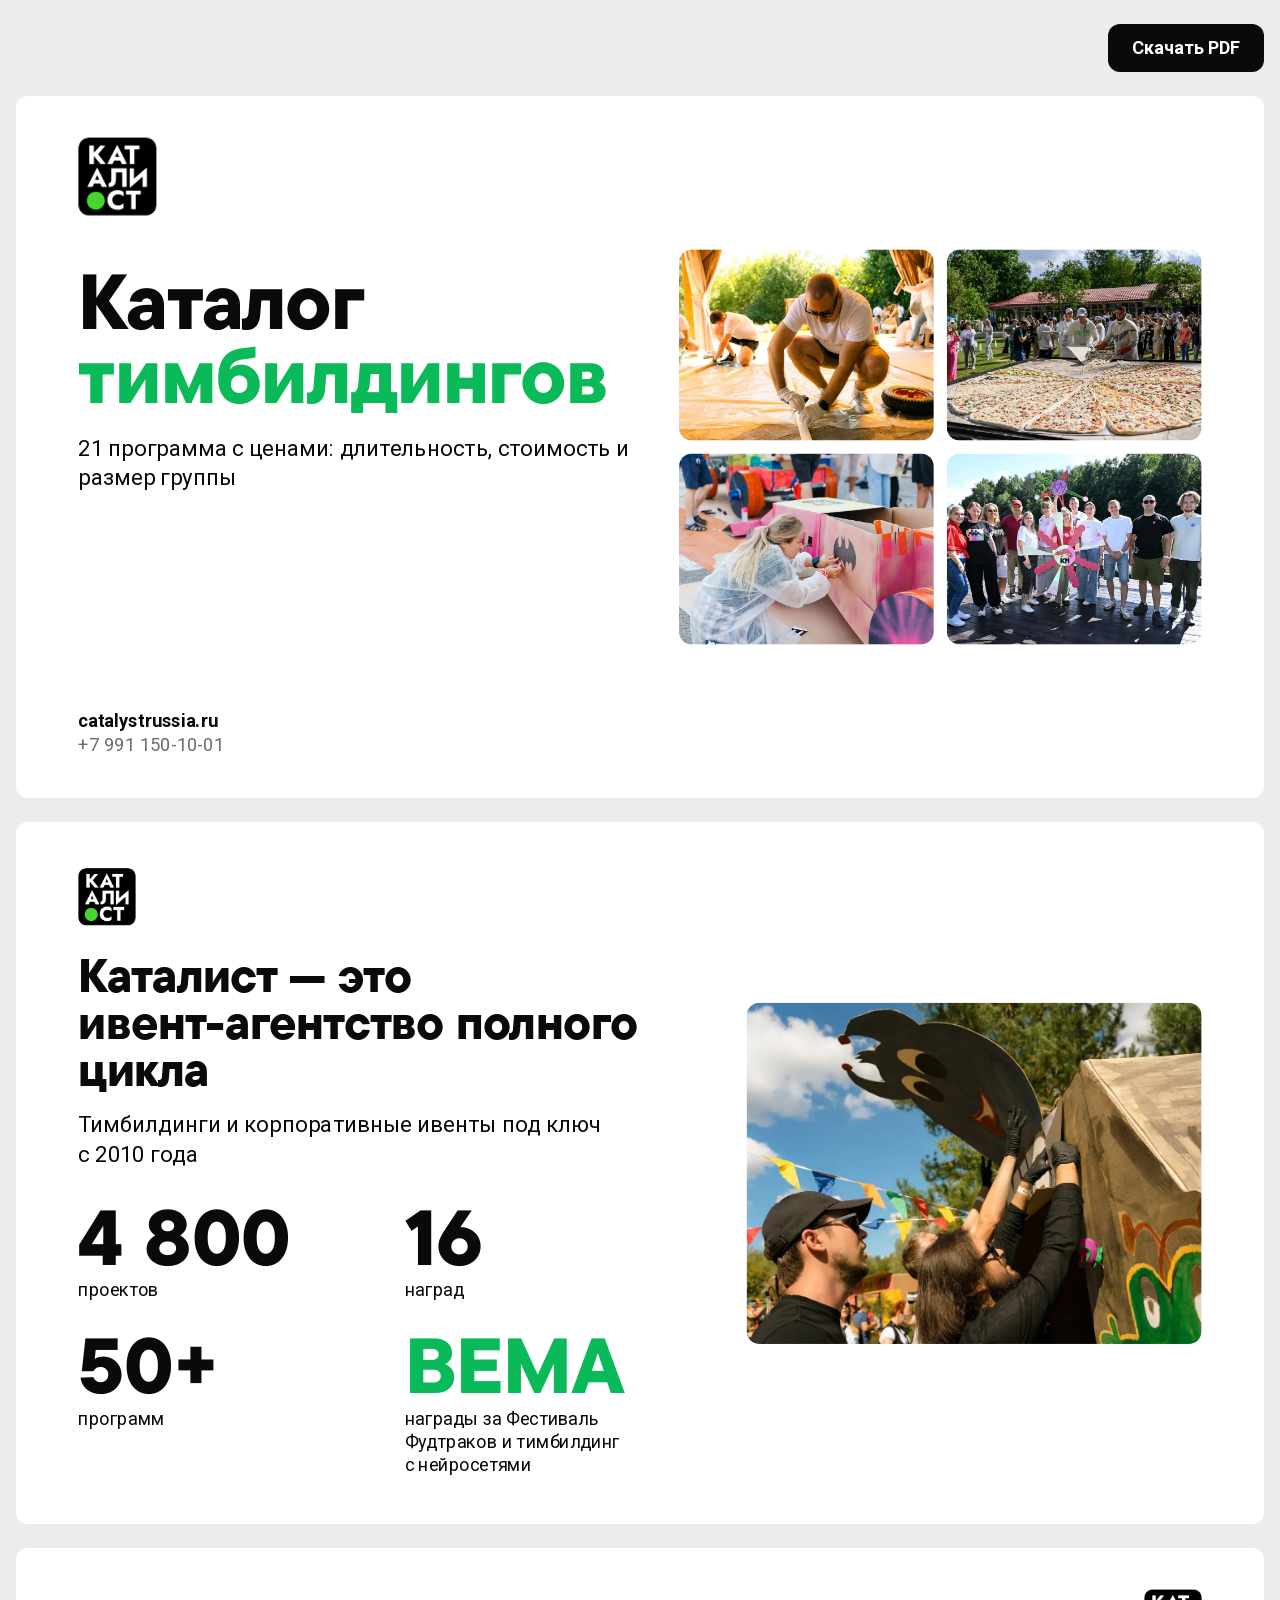
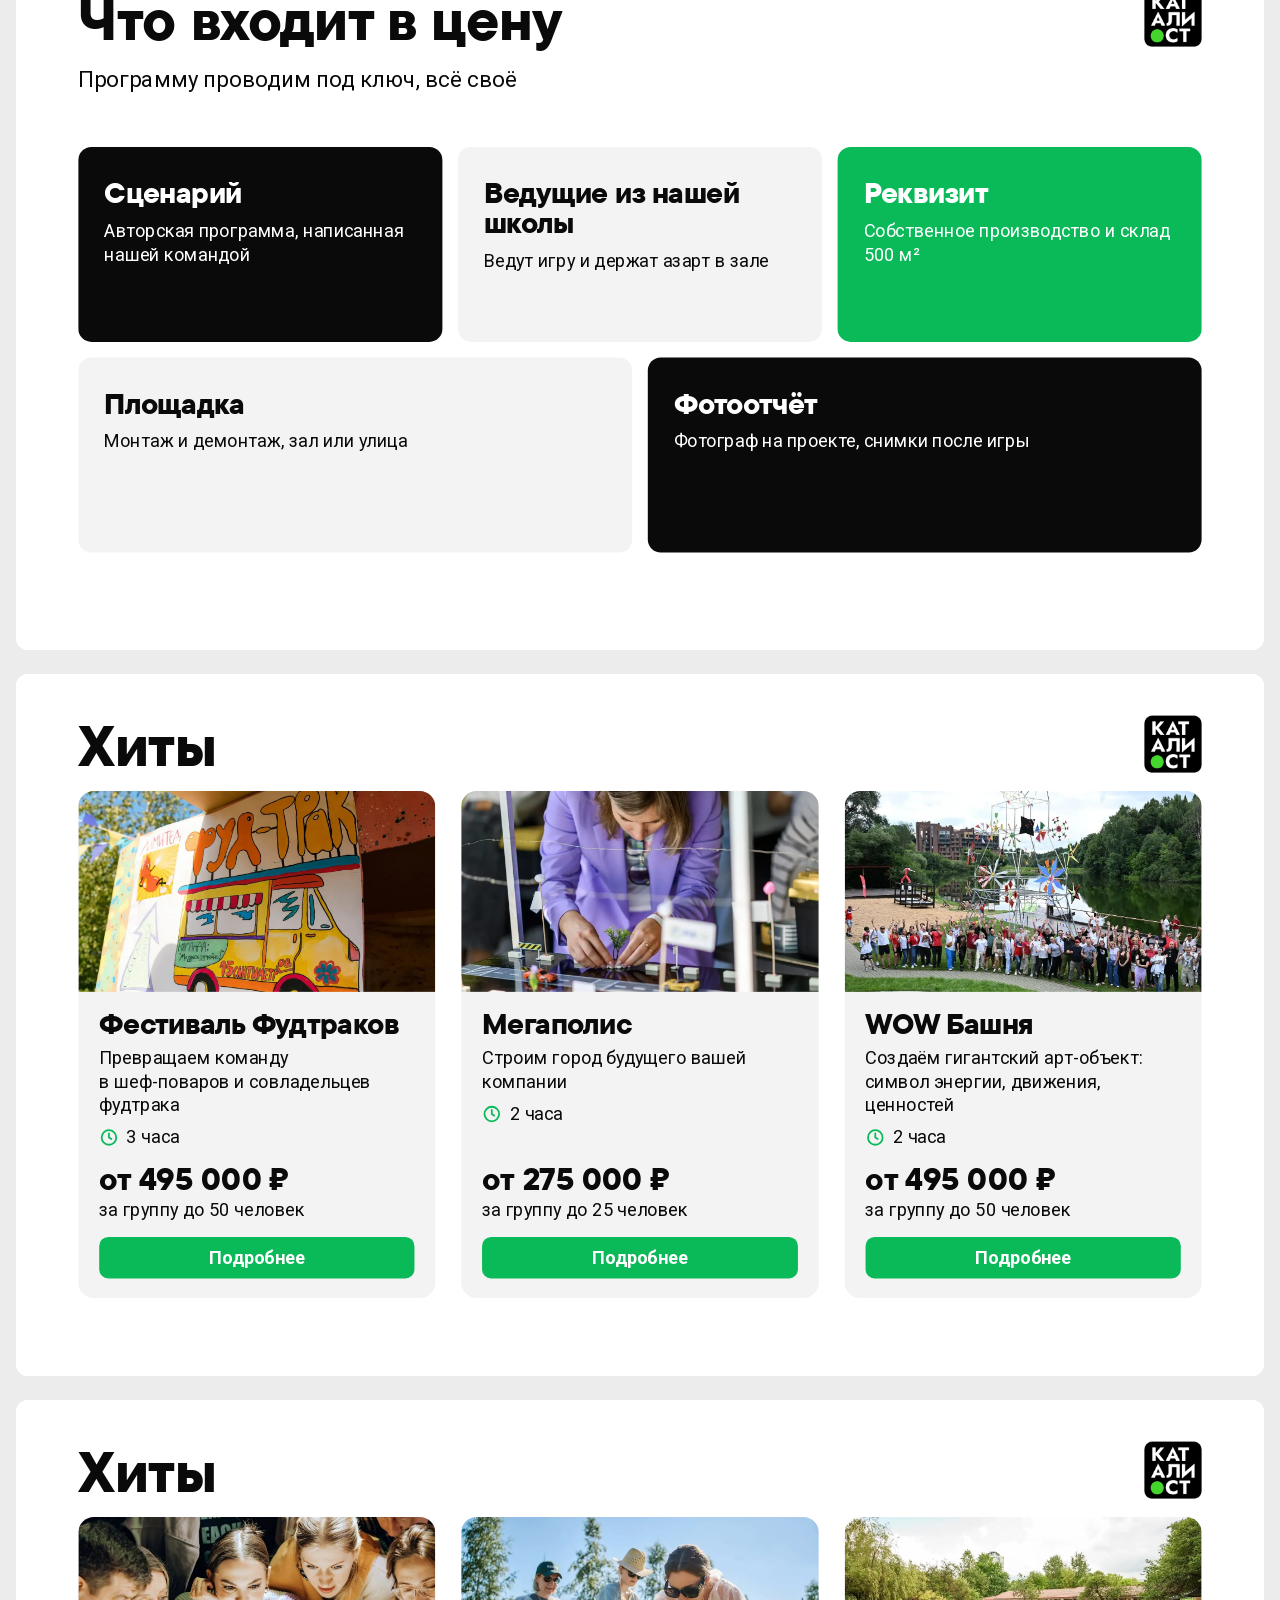
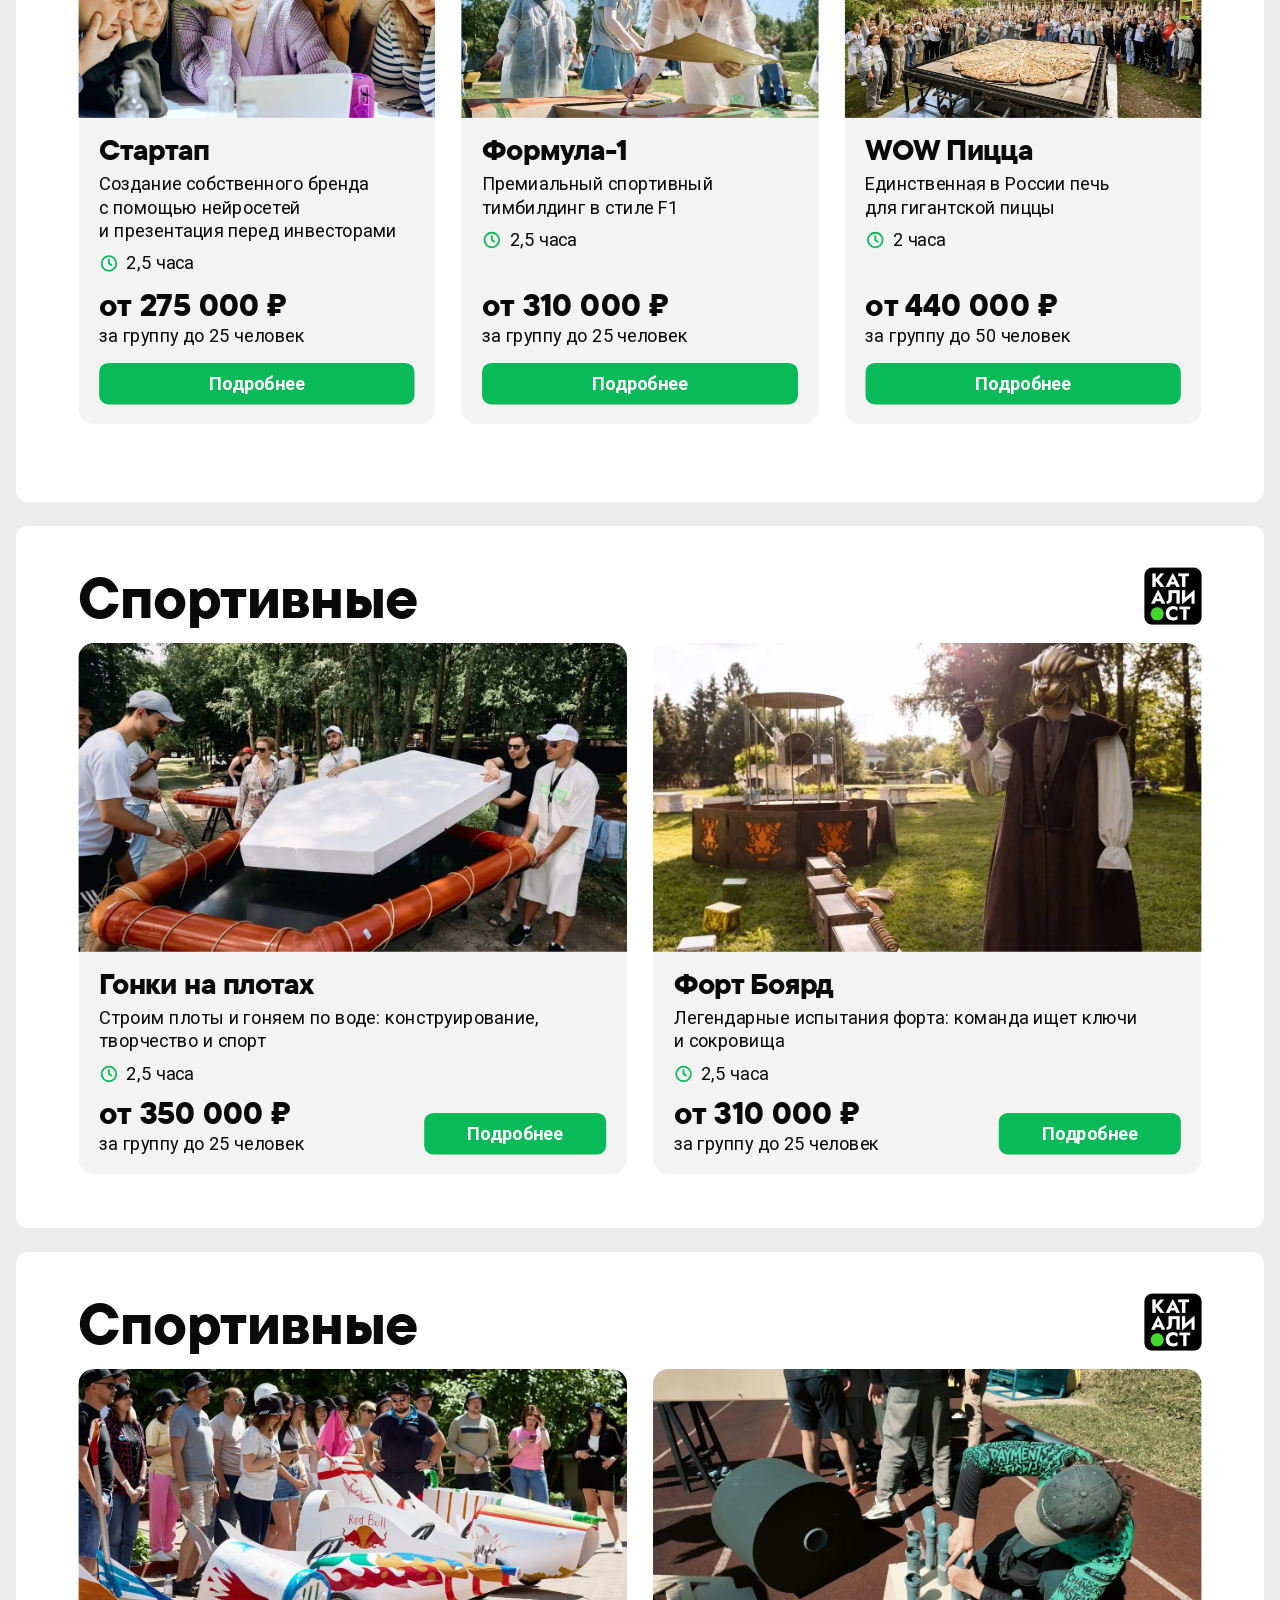
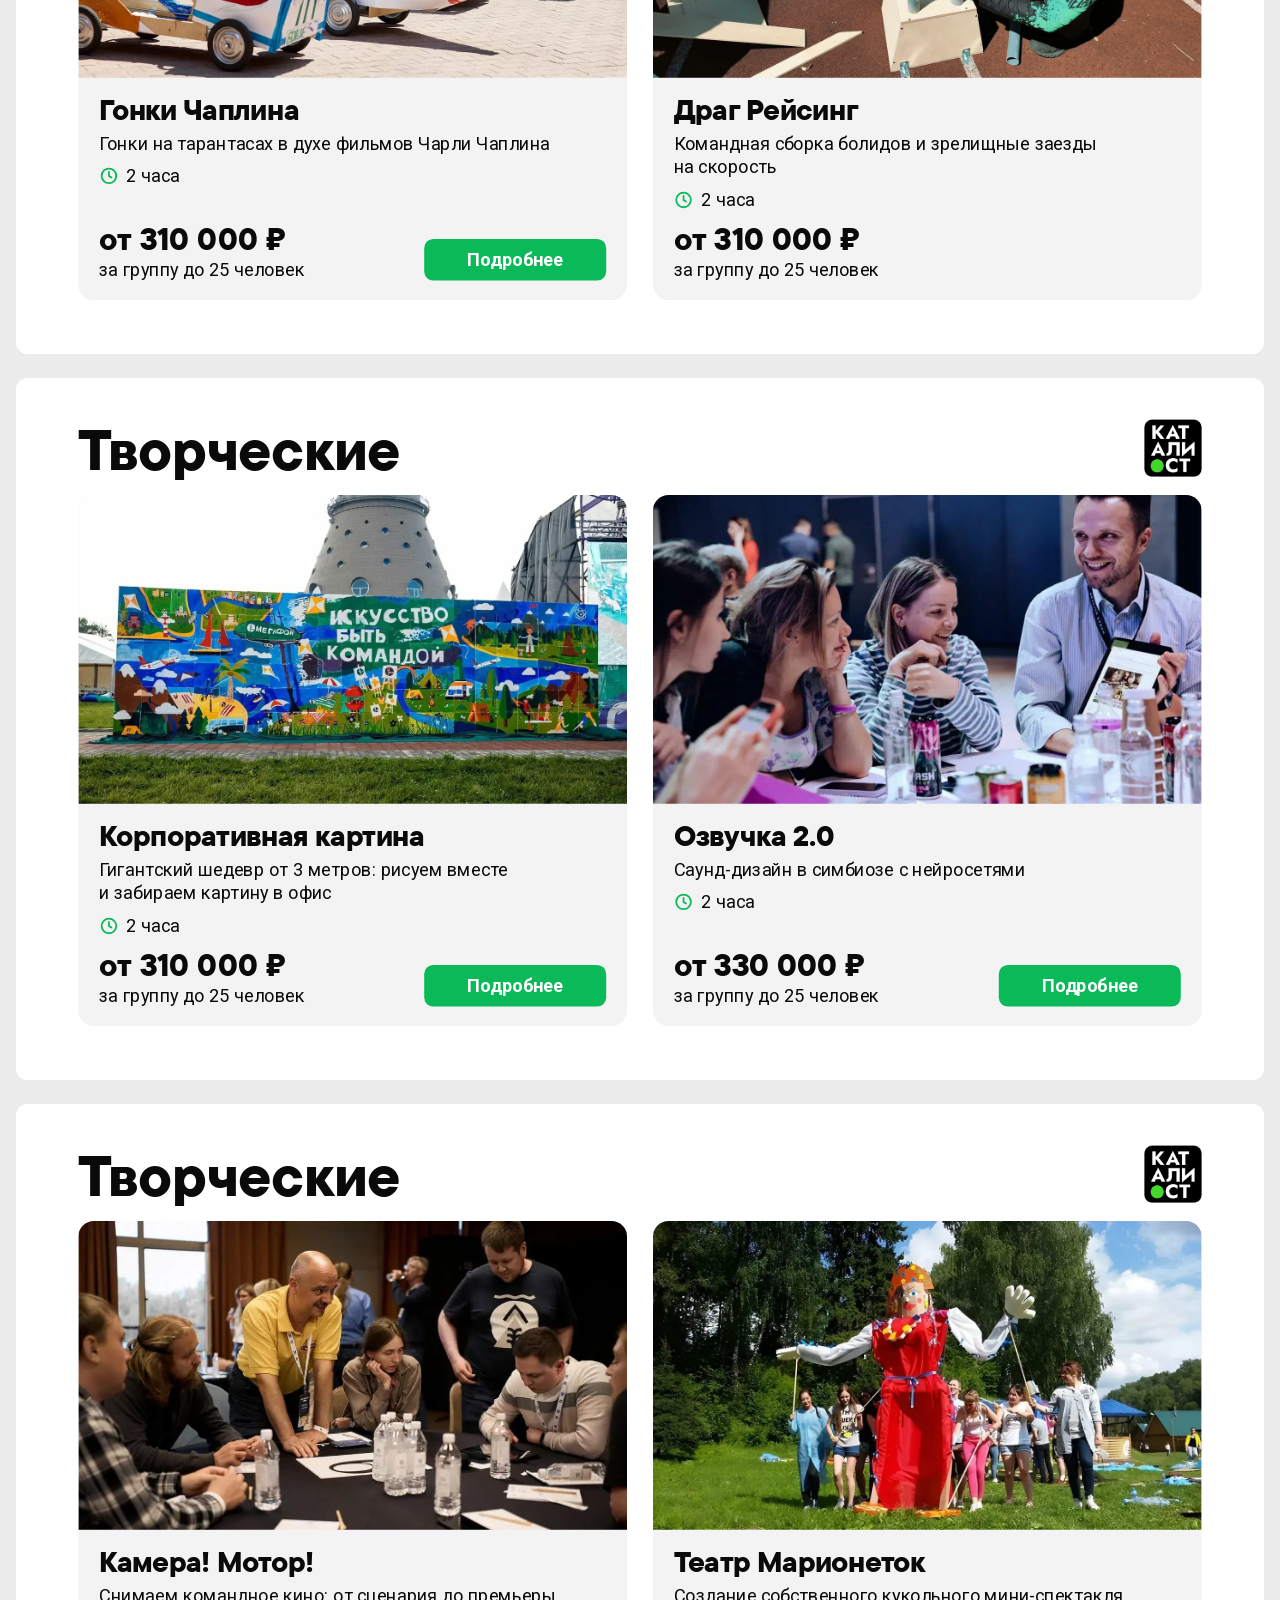
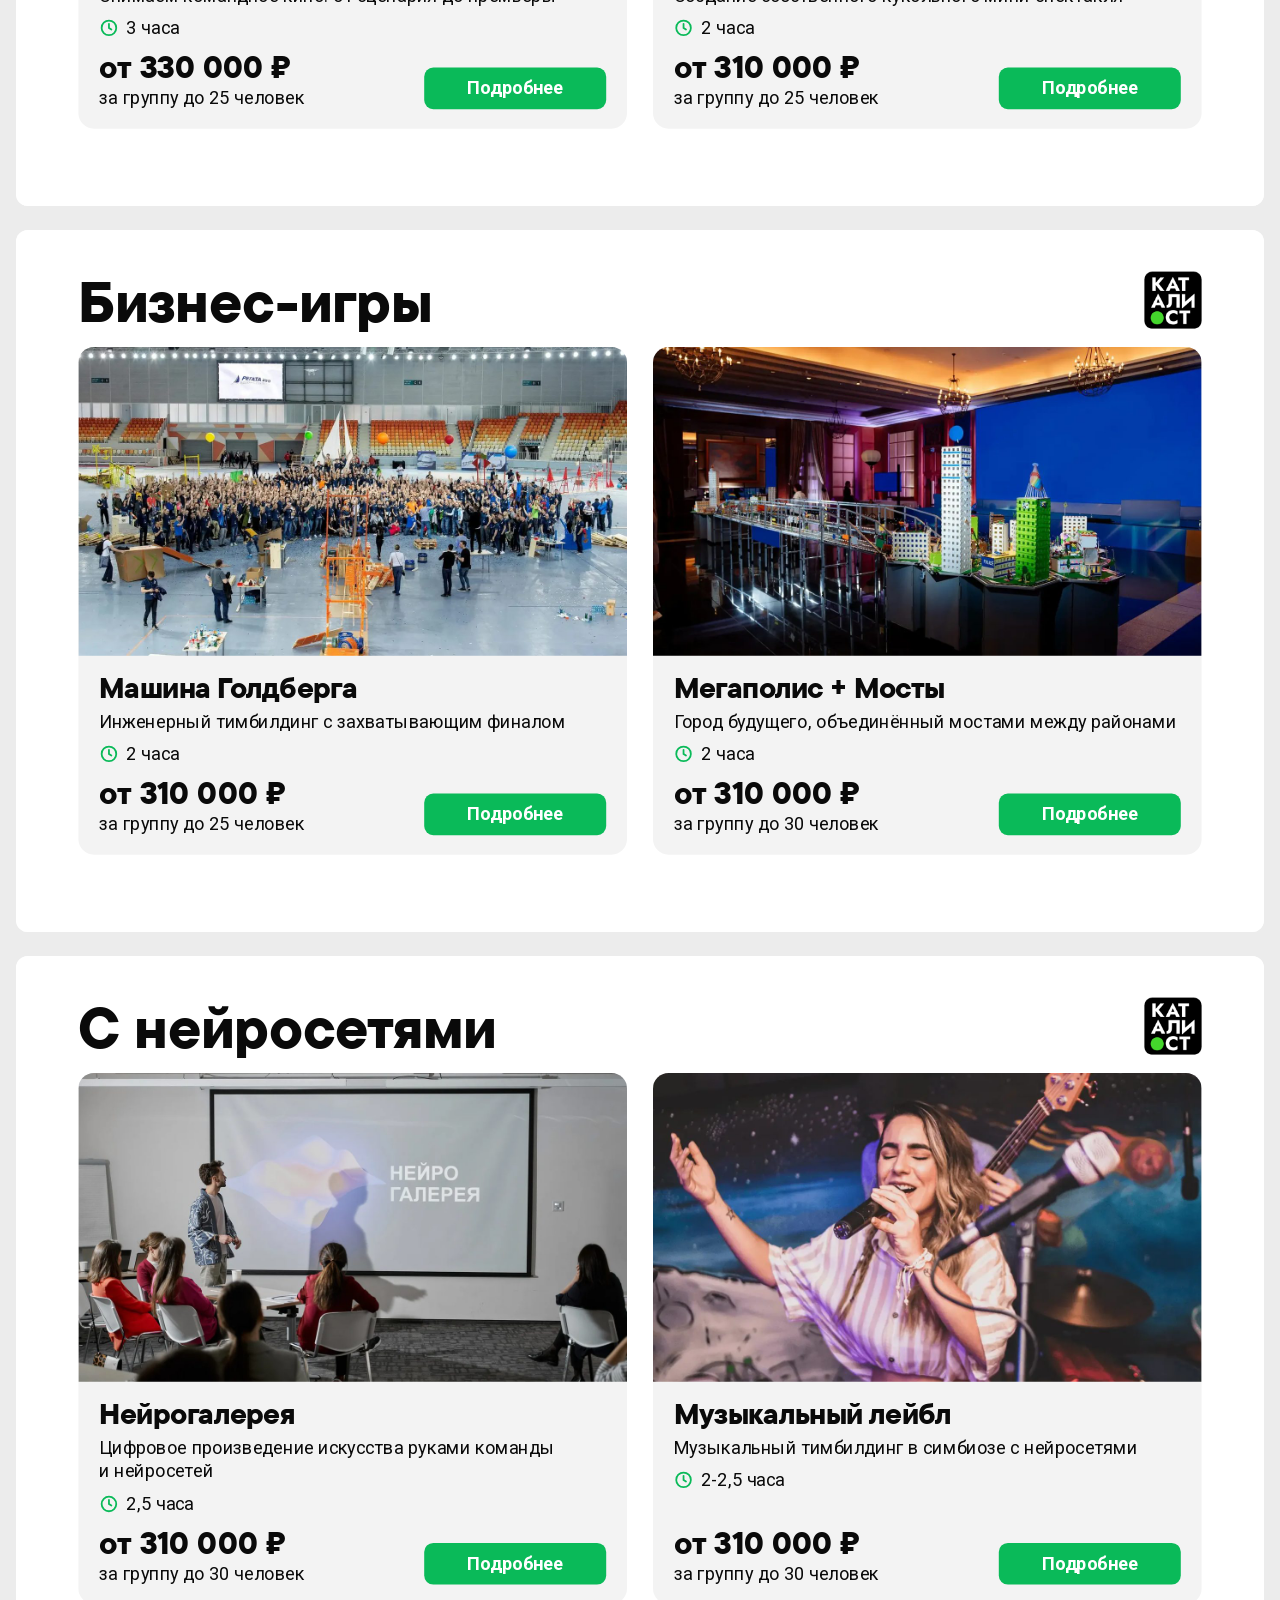
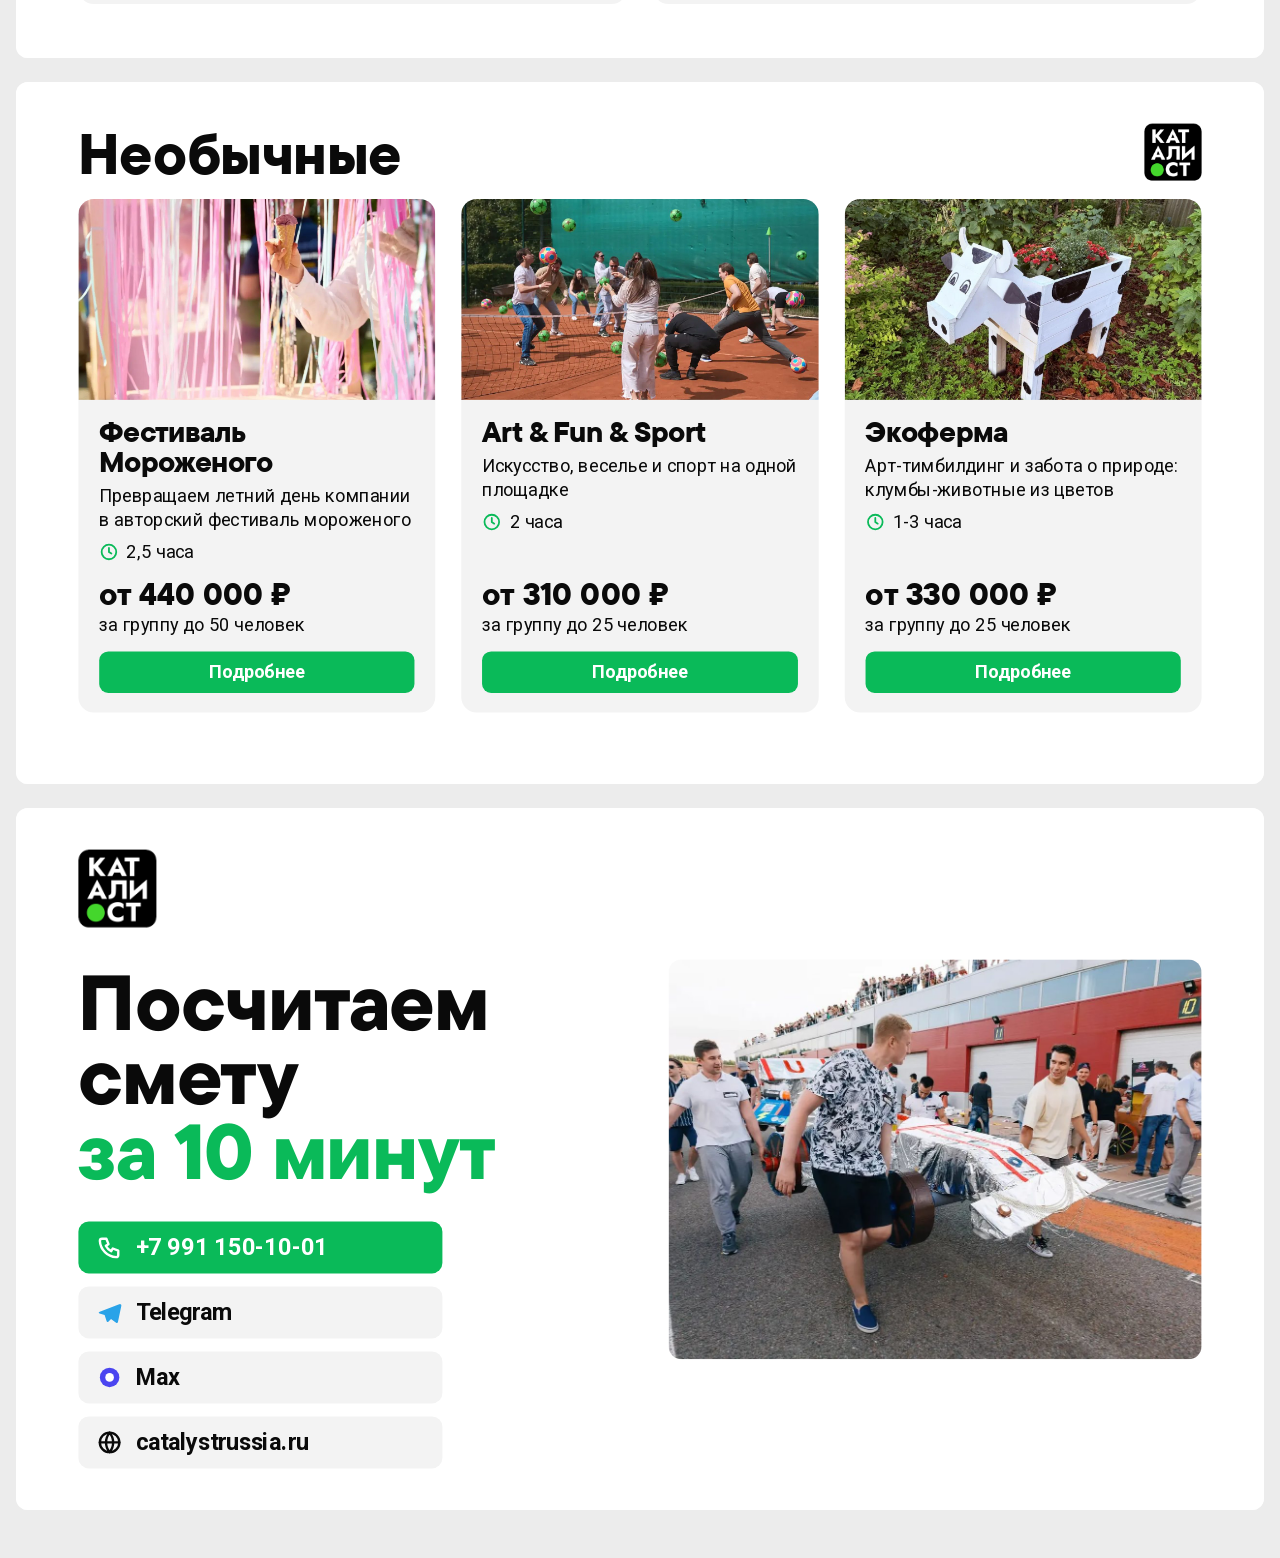
==== commit bba780d0: "Каталог: плитки «Что входит в цену» крупнее Co-Authored-By: Claude Opus 5.5 (1M context) <noreply@an" ====
--- a/katalog/index.html
+++ b/katalog/index.html
@@ -22,11 +22,11 @@
 @font-face{font-family:"Roboto";src:url(fonts/roboto-lat.woff2) format("woff2");font-weight:400 700;font-display:block;unicode-range:U+0000-00FF,U+0131,U+0152-0153,U+02BB-02BC,U+02C6,U+02DA,U+02DC,U+0304,U+0308,U+0329,U+2000-206F,U+20AC,U+20BD,U+2122,U+2191,U+2193,U+2212,U+2215,U+FEFF,U+FFFD}
 :root{--g:#0aba59;--k:#0a0a0a;--w:#fff;--g1:#f3f3f3;--g2:#e6e6e6;--g5:#6b6b6b;
  --h:"TTCommonsPro","TT Commons Pro",Arial,sans-serif;--t:Roboto,Arial,sans-serif;
- --fs-hero:120px;--fs-h2:88px;--fs-big:120px;--fs-h3:44px;--fs-price:48px;--fs-txt:28px;--fs-lead:34px;--btn-h:64px}
+ --fs-hero:120px;--fs-h2:88px;--fs-big:120px;--fs-h3:44px;--fs-price:48px;--fs-txt:28px;--fs-lead:34px;--fs-h2s:72px;--fs-ct:36px;--fs-ui:18px;--btn-h:64px}
 html,body{background:#ececec}
 body{margin:0;font-family:var(--t);color:var(--k)}
 .bar{max-width:1920px;margin:0 auto;padding:24px 16px 0;display:flex;justify-content:flex-end}
-.bar a{display:inline-flex;align-items:center;height:48px;padding:0 24px;border-radius:12px;background:var(--k);color:#fff;font:700 18px/1 var(--t);text-decoration:none}
+.bar a{display:inline-flex;align-items:center;height:48px;padding:0 24px;border-radius:12px;background:var(--k);color:#fff;font:700 var(--fs-ui)/1 var(--t);text-decoration:none}
 .deck{max-width:1920px;margin:0 auto;padding:24px 16px 48px;display:flex;flex-direction:column;gap:24px}
 .sw{position:relative;width:100%;aspect-ratio:16/9;overflow:hidden;border-radius:12px;background:var(--w)}
 .slide{position:absolute;left:0;top:0;width:1920px;height:1080px;transform-origin:0 0;transform:scale(var(--k-s,1));
@@ -49,7 +49,7 @@
 .coll{display:grid;grid-template-columns:1fr 1fr;gap:20px;align-content:center}
 /* о нас */
 .about{display:grid;grid-template-columns:1fr 700px;gap:80px;height:100%;align-items:center}
-.about h2{font-size:72px;line-height:1}
+.about h2{font-size:var(--fs-h2s);line-height:1}
 .about .lead{font-size:var(--fs-lead);line-height:1.35;margin-top:28px;max-width:860px}
 .nums{display:grid;grid-template-columns:1fr 1fr;gap:40px 56px;margin-top:48px}
 .num b{display:block;font:800 var(--fs-big)/.9 var(--h);color:var(--k)}
@@ -58,8 +58,8 @@
 /* что входит */
 .inc h2{font-size:var(--fs-h2);line-height:1}
 .inc .lead{font-size:var(--fs-lead);line-height:1.35;margin-top:24px}
-.tiles{display:grid;grid-template-columns:repeat(6,1fr);gap:24px;margin-top:64px}
-.tile{grid-column:span 2;border-radius:20px;padding:44px 40px;min-height:250px;box-sizing:border-box;background:var(--g1)}
+.tiles{display:grid;grid-template-columns:repeat(6,1fr);gap:24px;margin-top:80px}
+.tile{grid-column:span 2;border-radius:20px;padding:48px 40px;min-height:300px;box-sizing:border-box;background:var(--g1)}
 .tile:nth-child(4),.tile:nth-child(5){grid-column:span 3}
 .tile.k{background:var(--k);color:#fff}.tile.gr{background:var(--g);color:#fff}
 .tile h3{font-size:var(--fs-h3);line-height:1.05}
@@ -88,11 +88,11 @@
 /* финал */
 .fin{display:grid;grid-template-columns:1fr 820px;gap:80px;height:100%}
 .fin .l{display:flex;flex-direction:column}
-.fin h2{font-size:120px;line-height:.95;margin-top:56px}
+.fin h2{font-size:var(--fs-hero);line-height:.95;margin-top:56px}
 .fin h2 .g{color:var(--g)}
 .cts{display:flex;flex-direction:column;gap:20px;margin-top:auto}
 .cts a{display:flex;align-items:center;gap:20px;height:80px;padding:0 28px;border-radius:16px;background:var(--g1);
- color:var(--k);text-decoration:none;font:700 36px/1 var(--t);width:fit-content;min-width:560px;box-sizing:border-box}
+ color:var(--k);text-decoration:none;font:700 var(--fs-ct)/1 var(--t);width:fit-content;min-width:560px;box-sizing:border-box}
 .cts a svg{width:40px;height:40px;flex:none}
 .cts a.tel{background:var(--g);color:#fff}
 .cts a.tel svg{stroke:#fff}
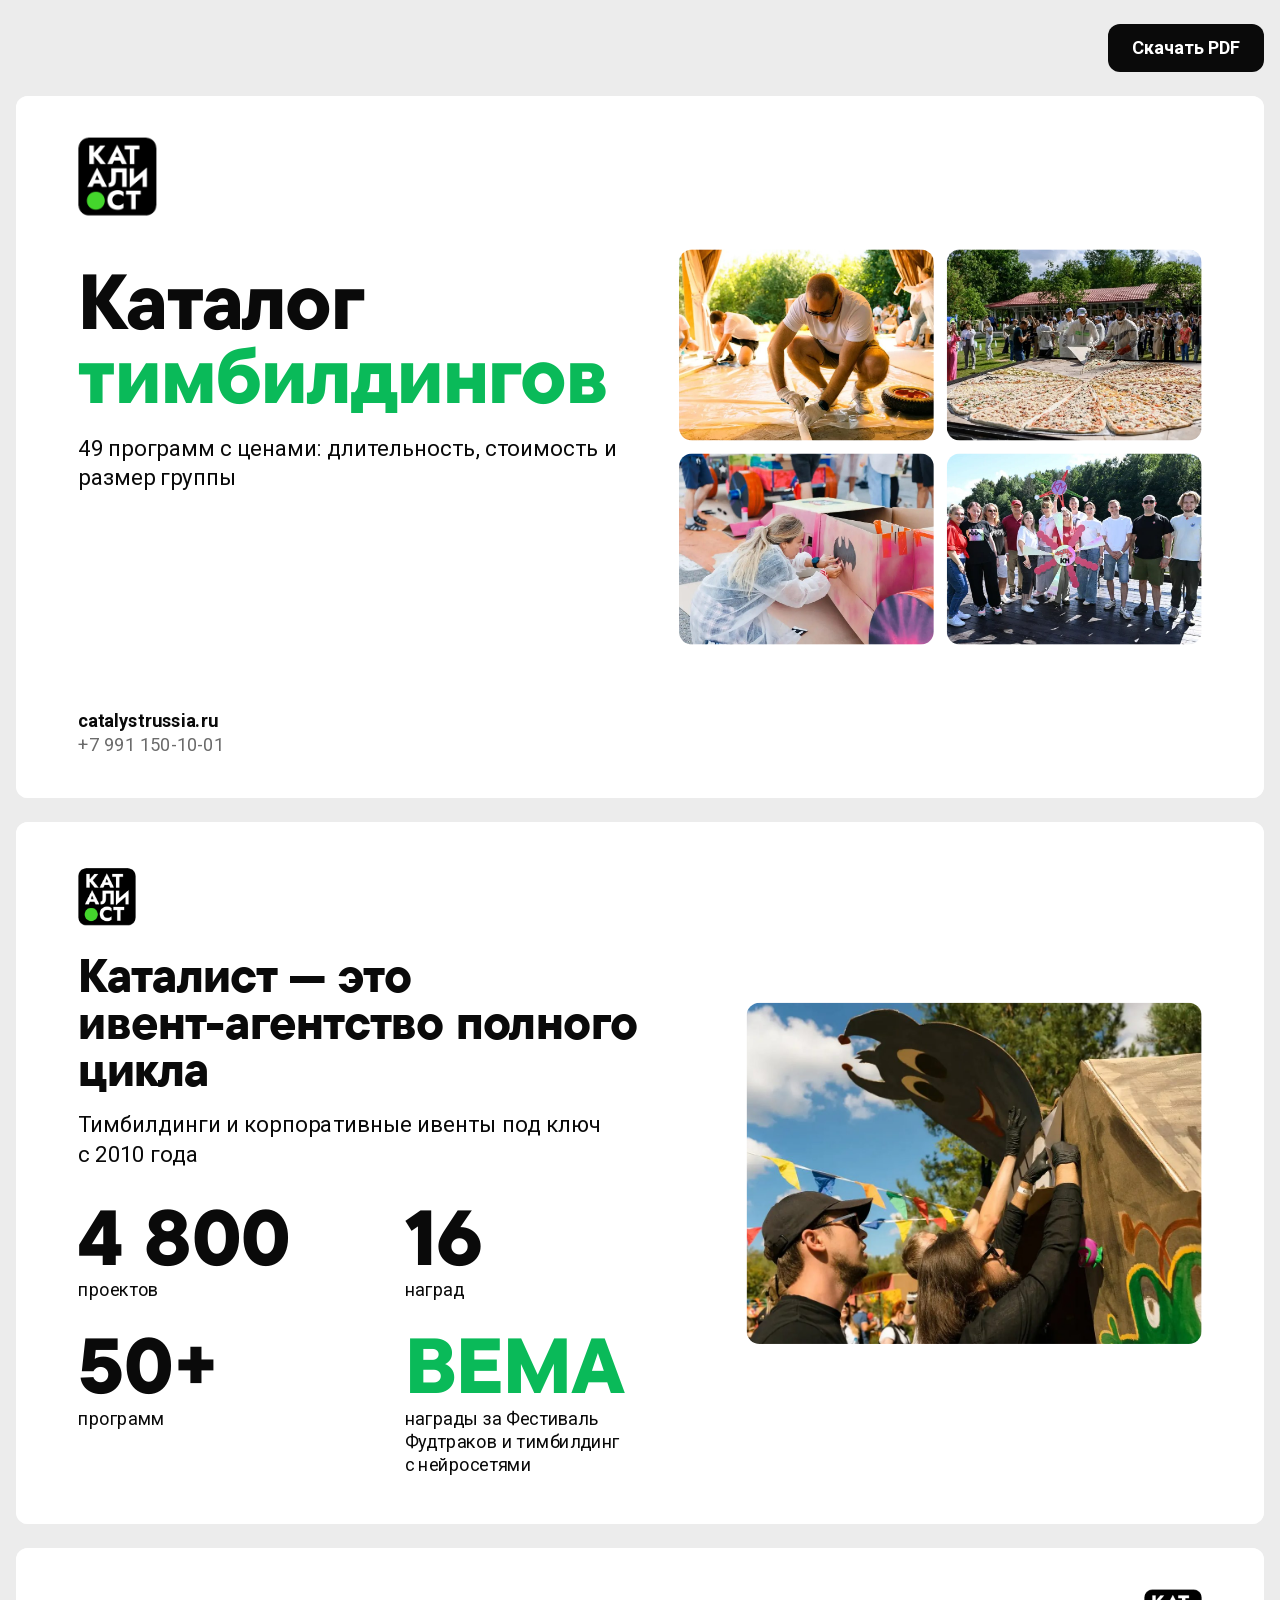
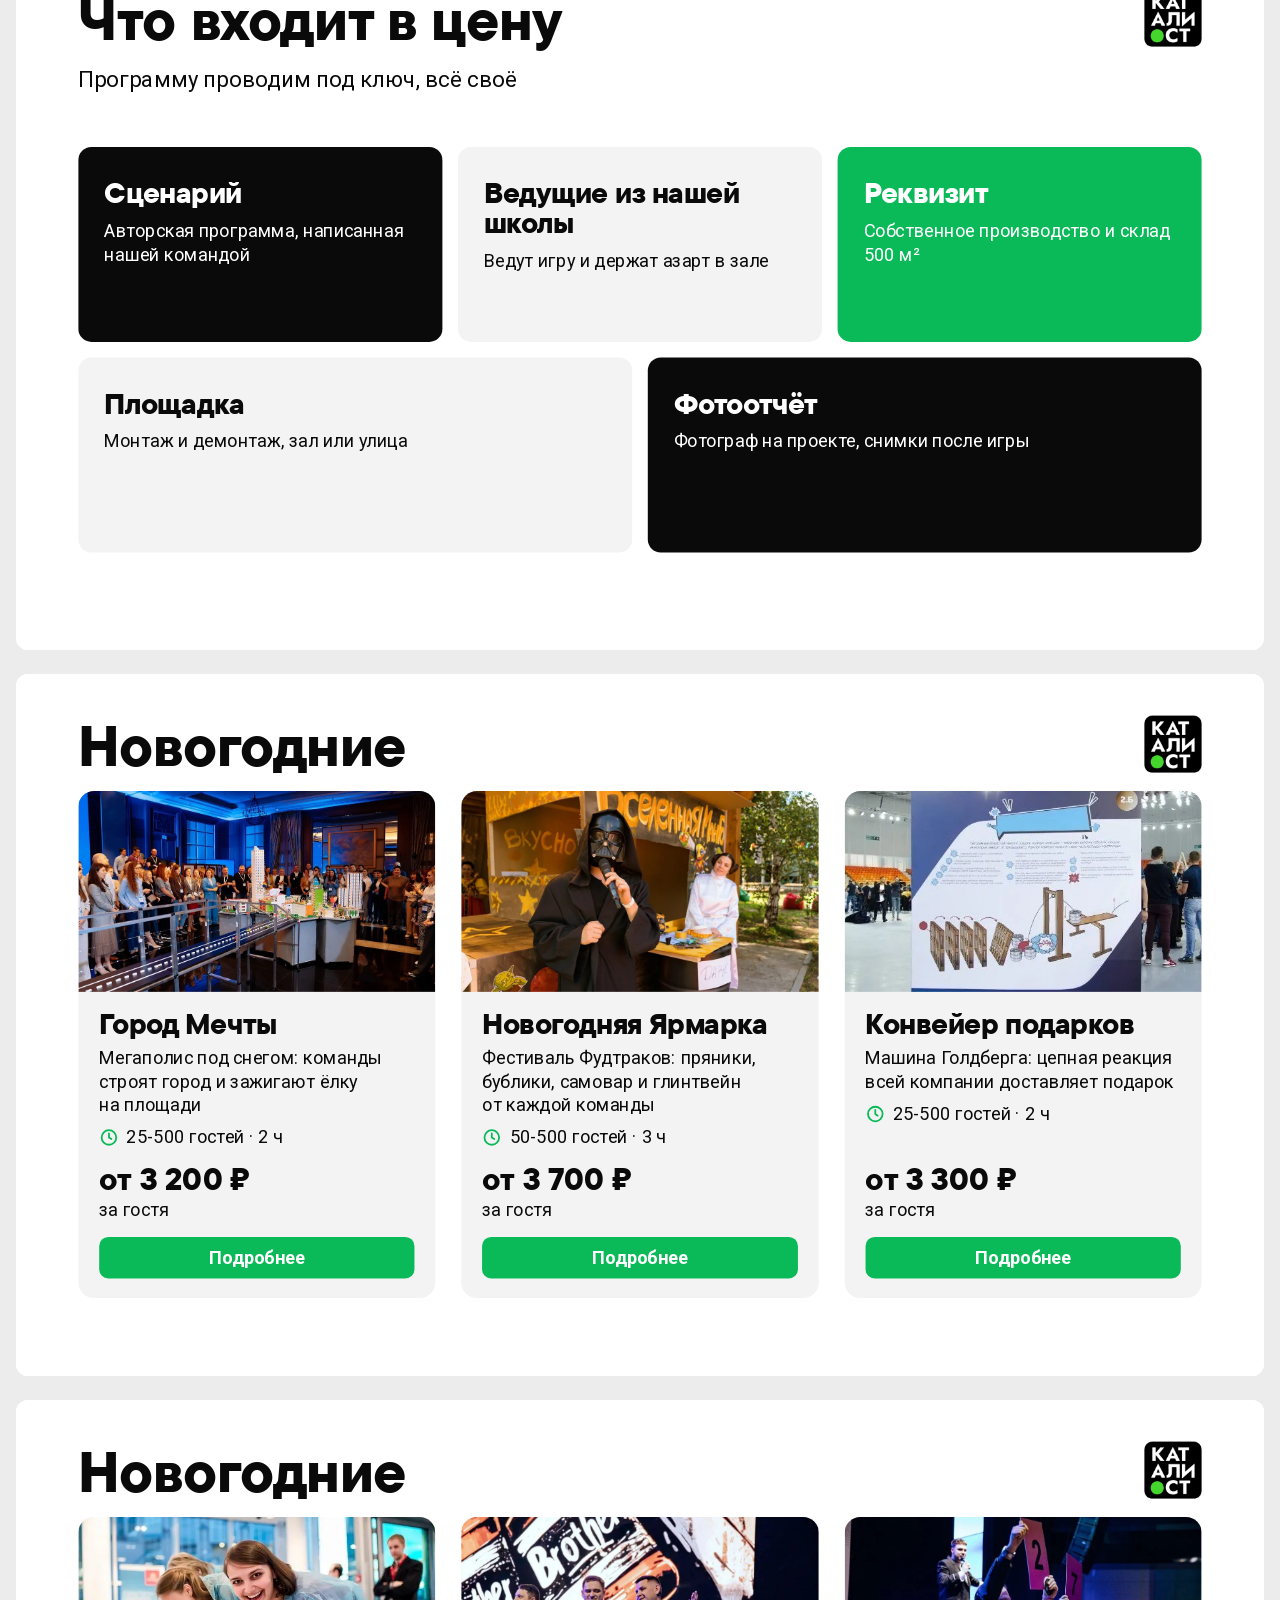
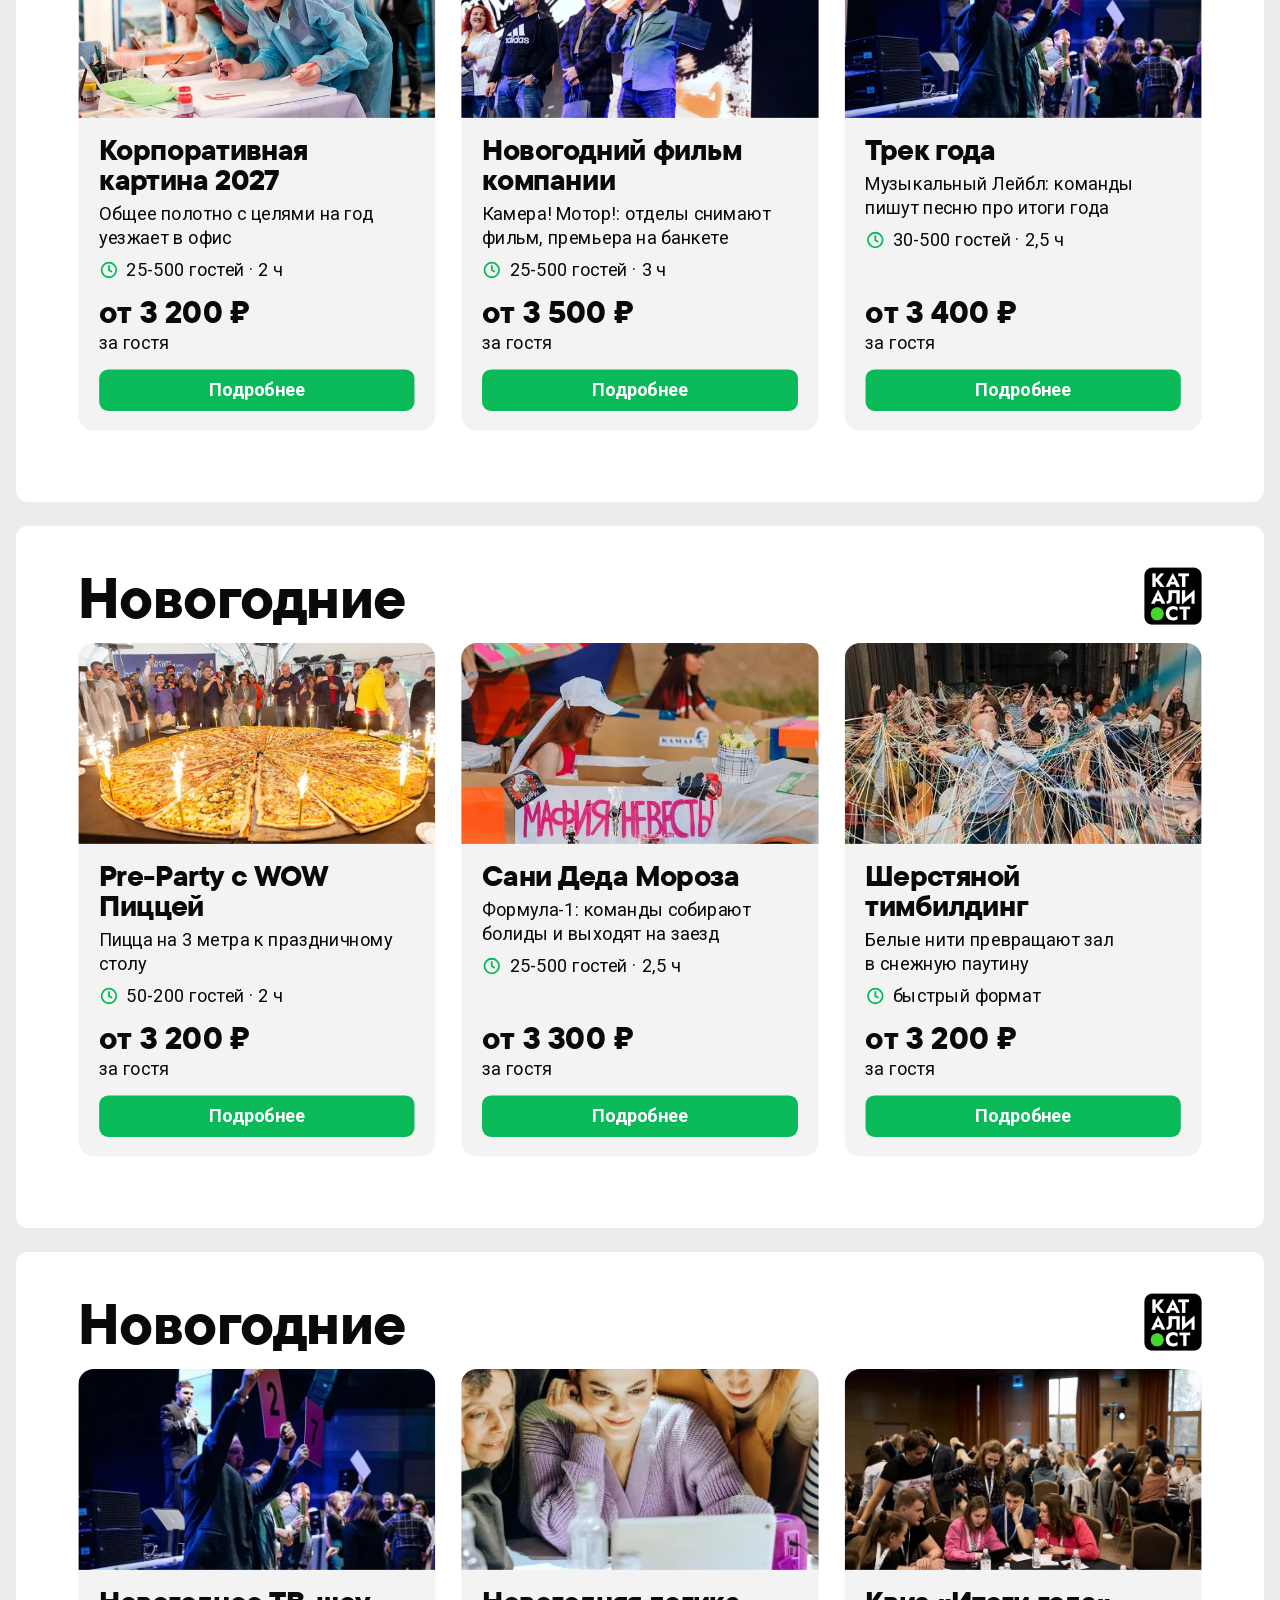
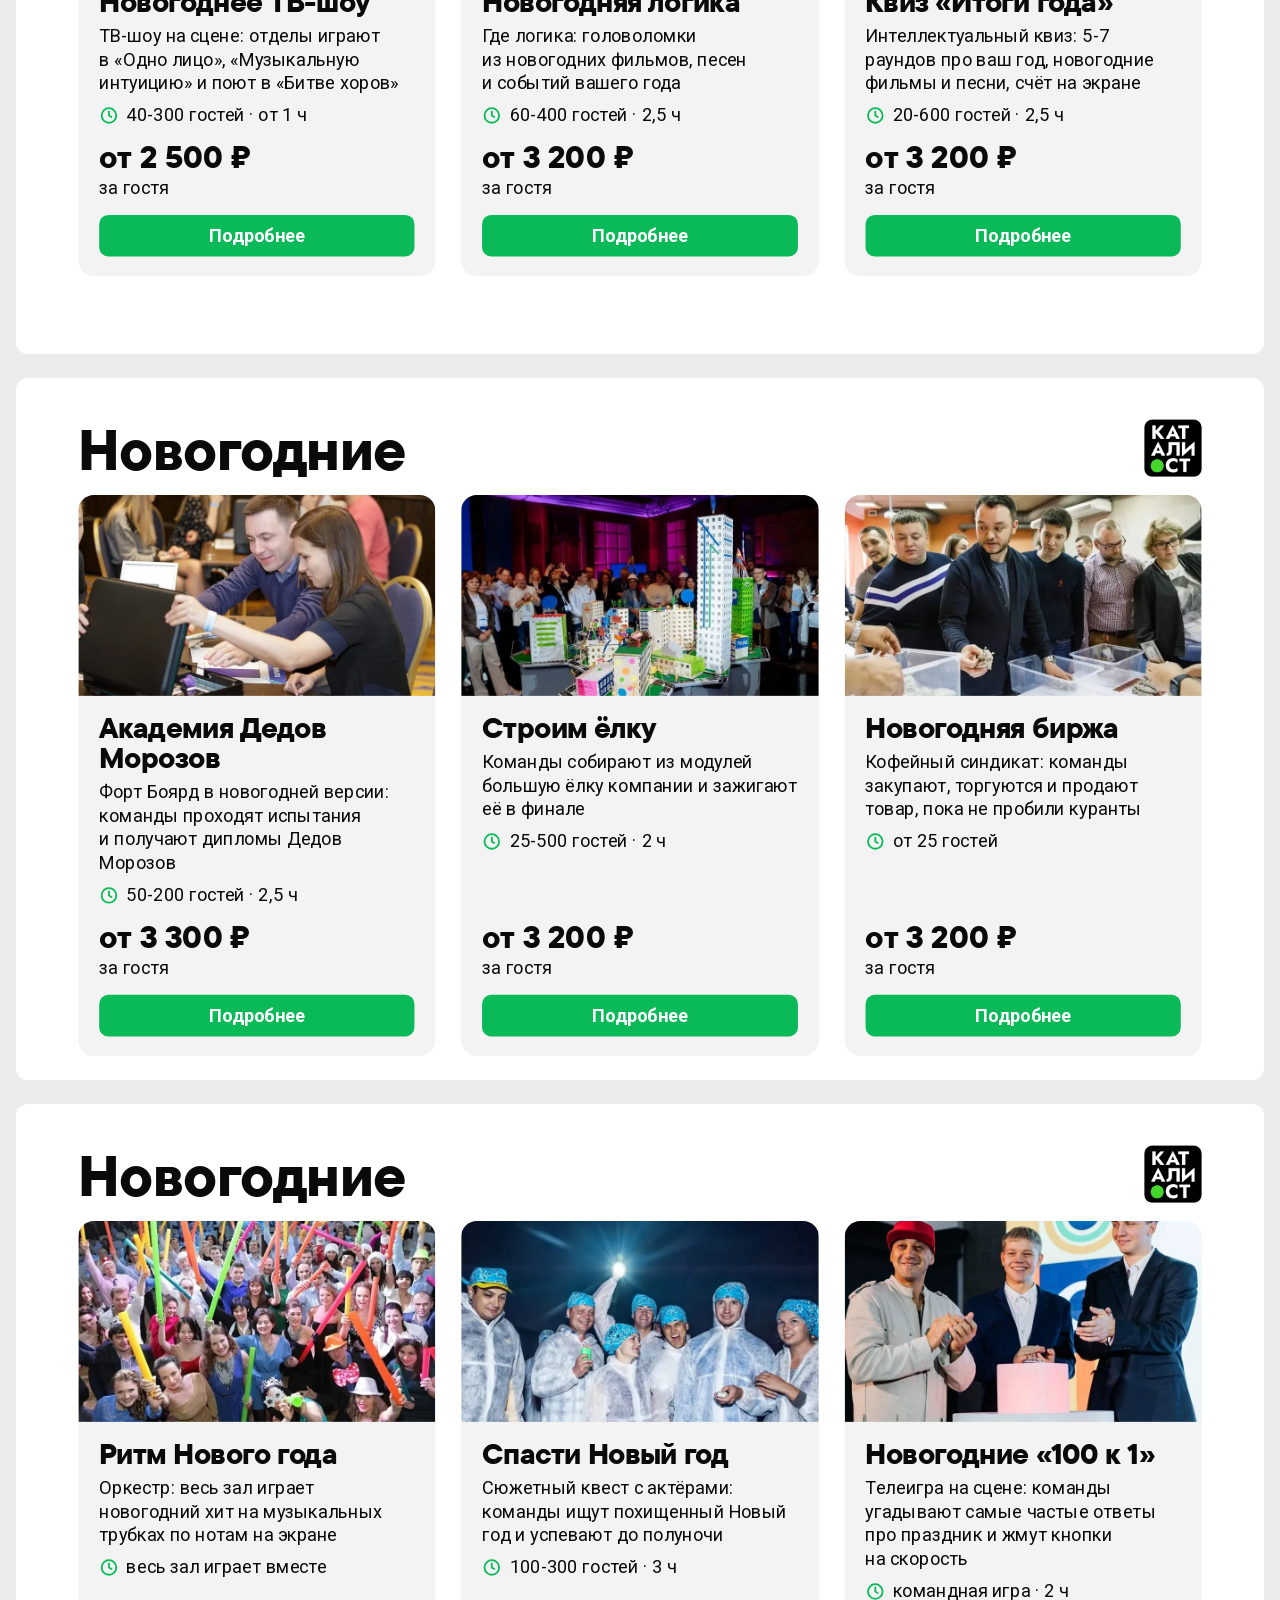
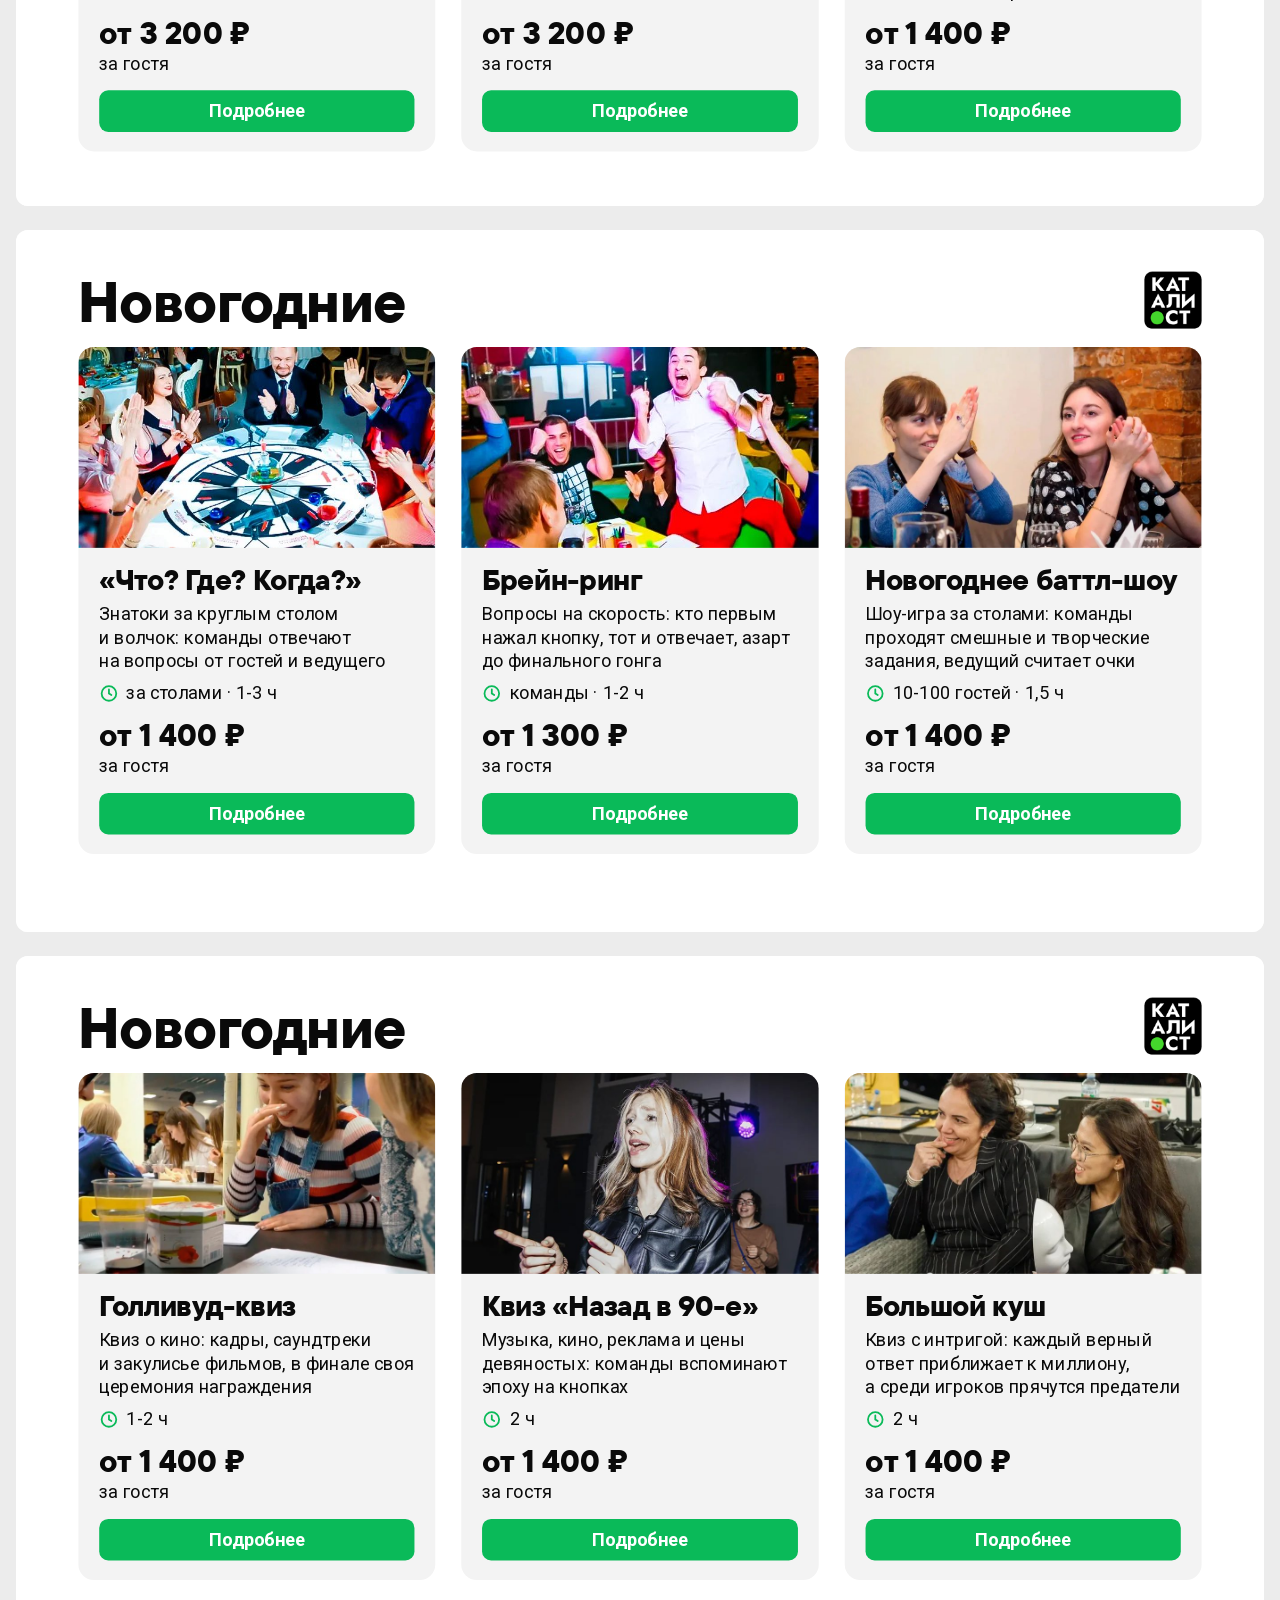
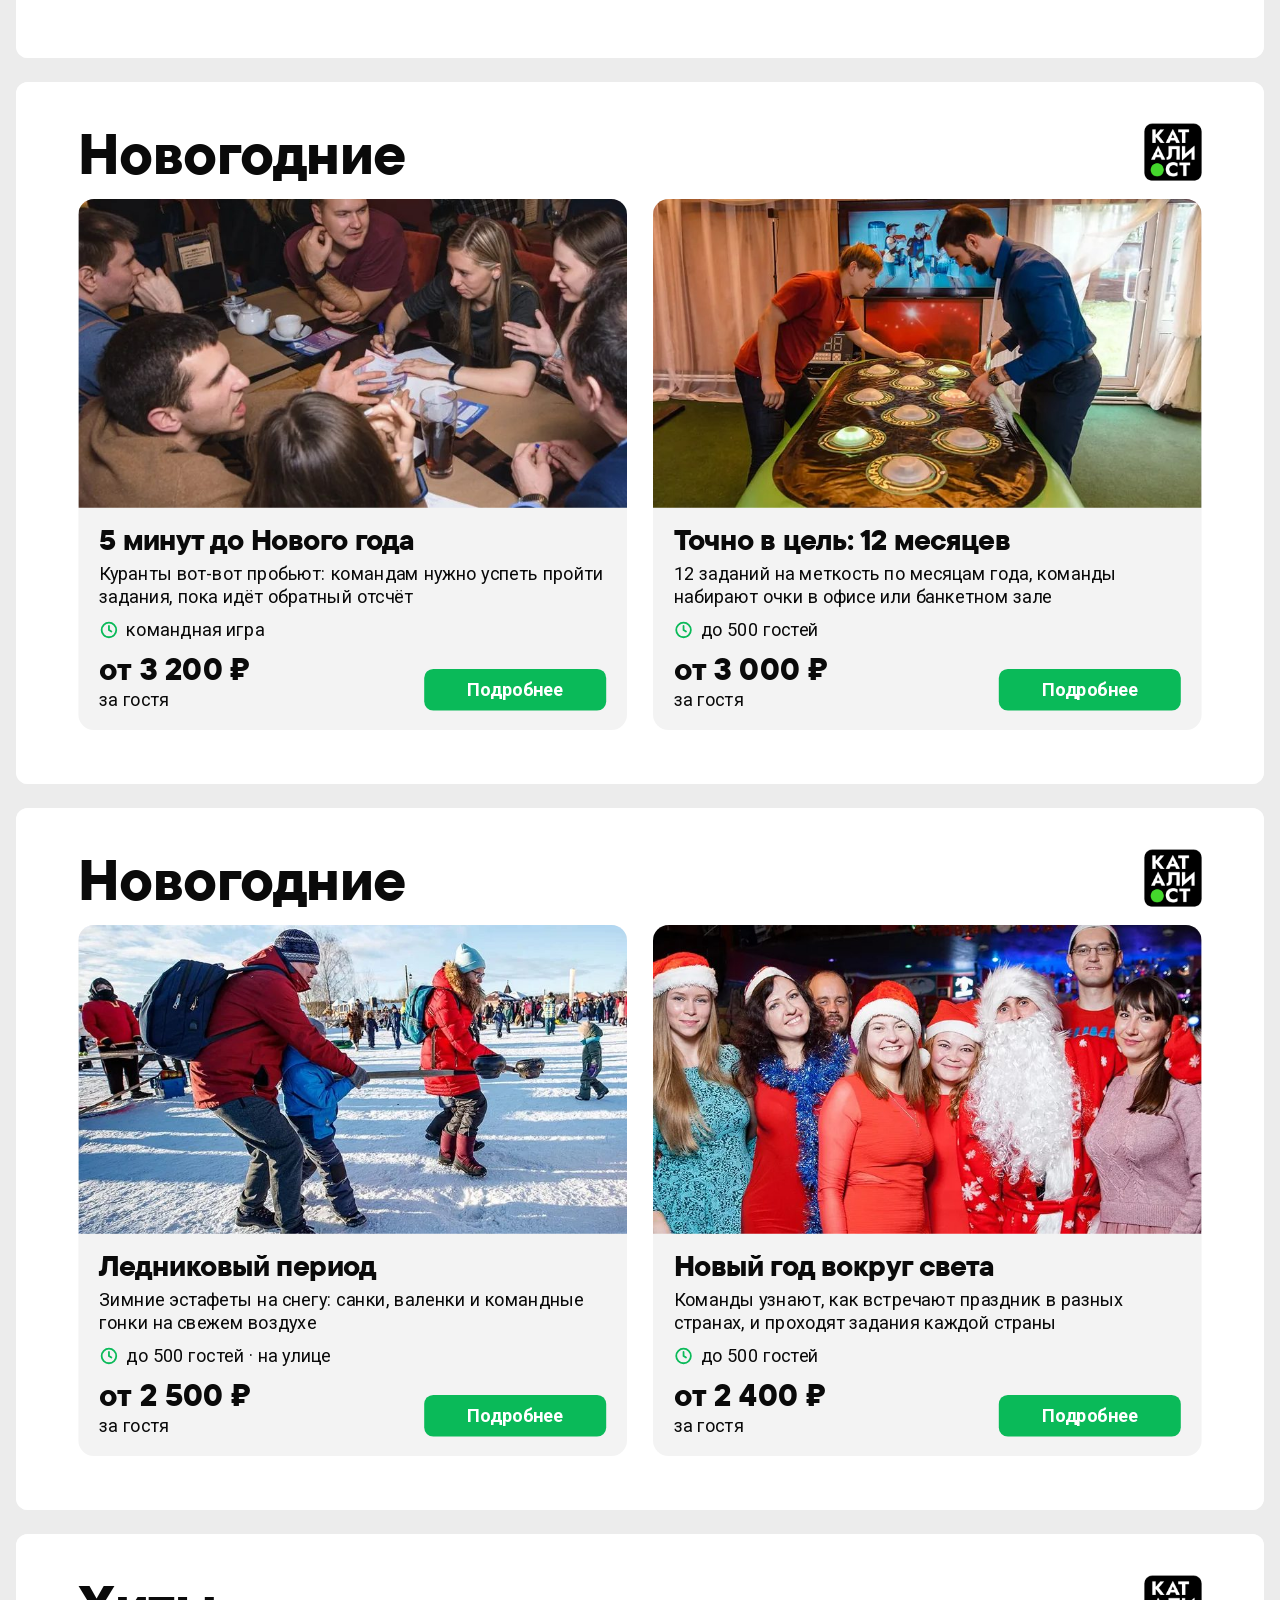
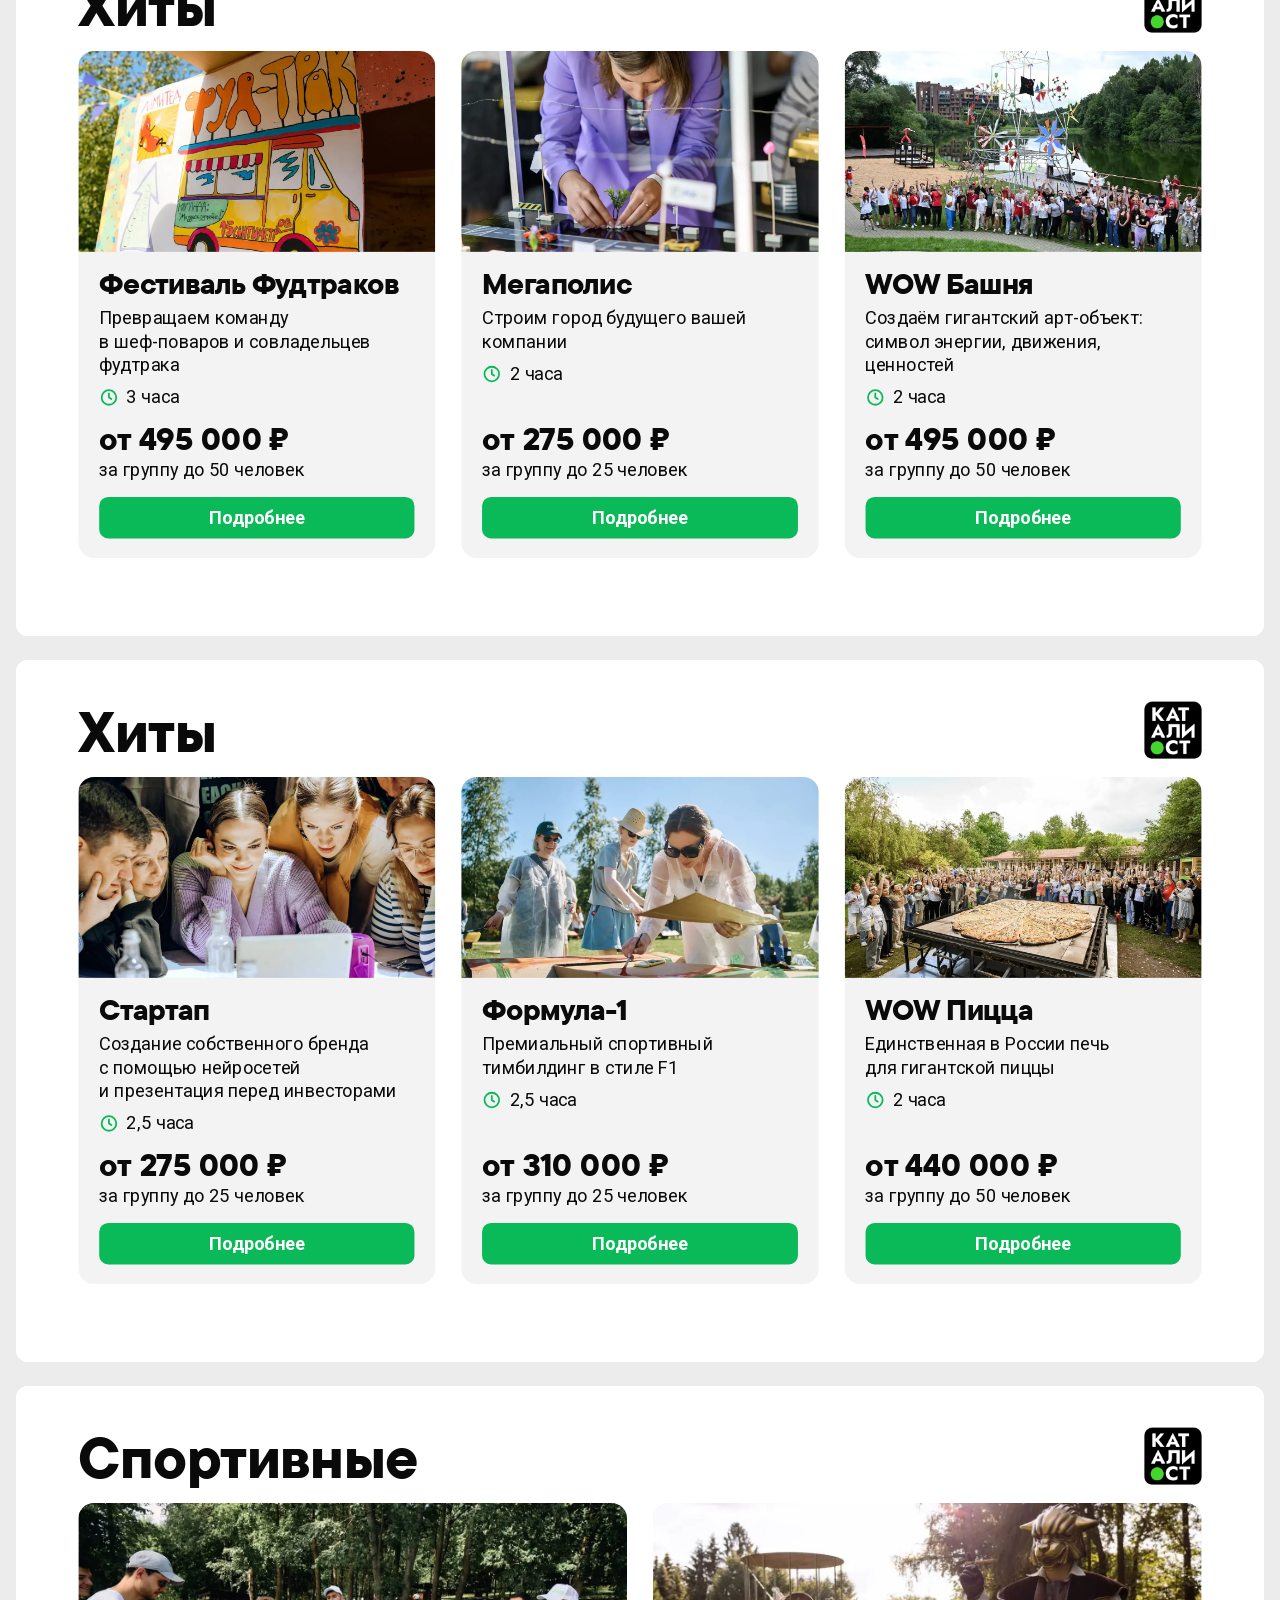
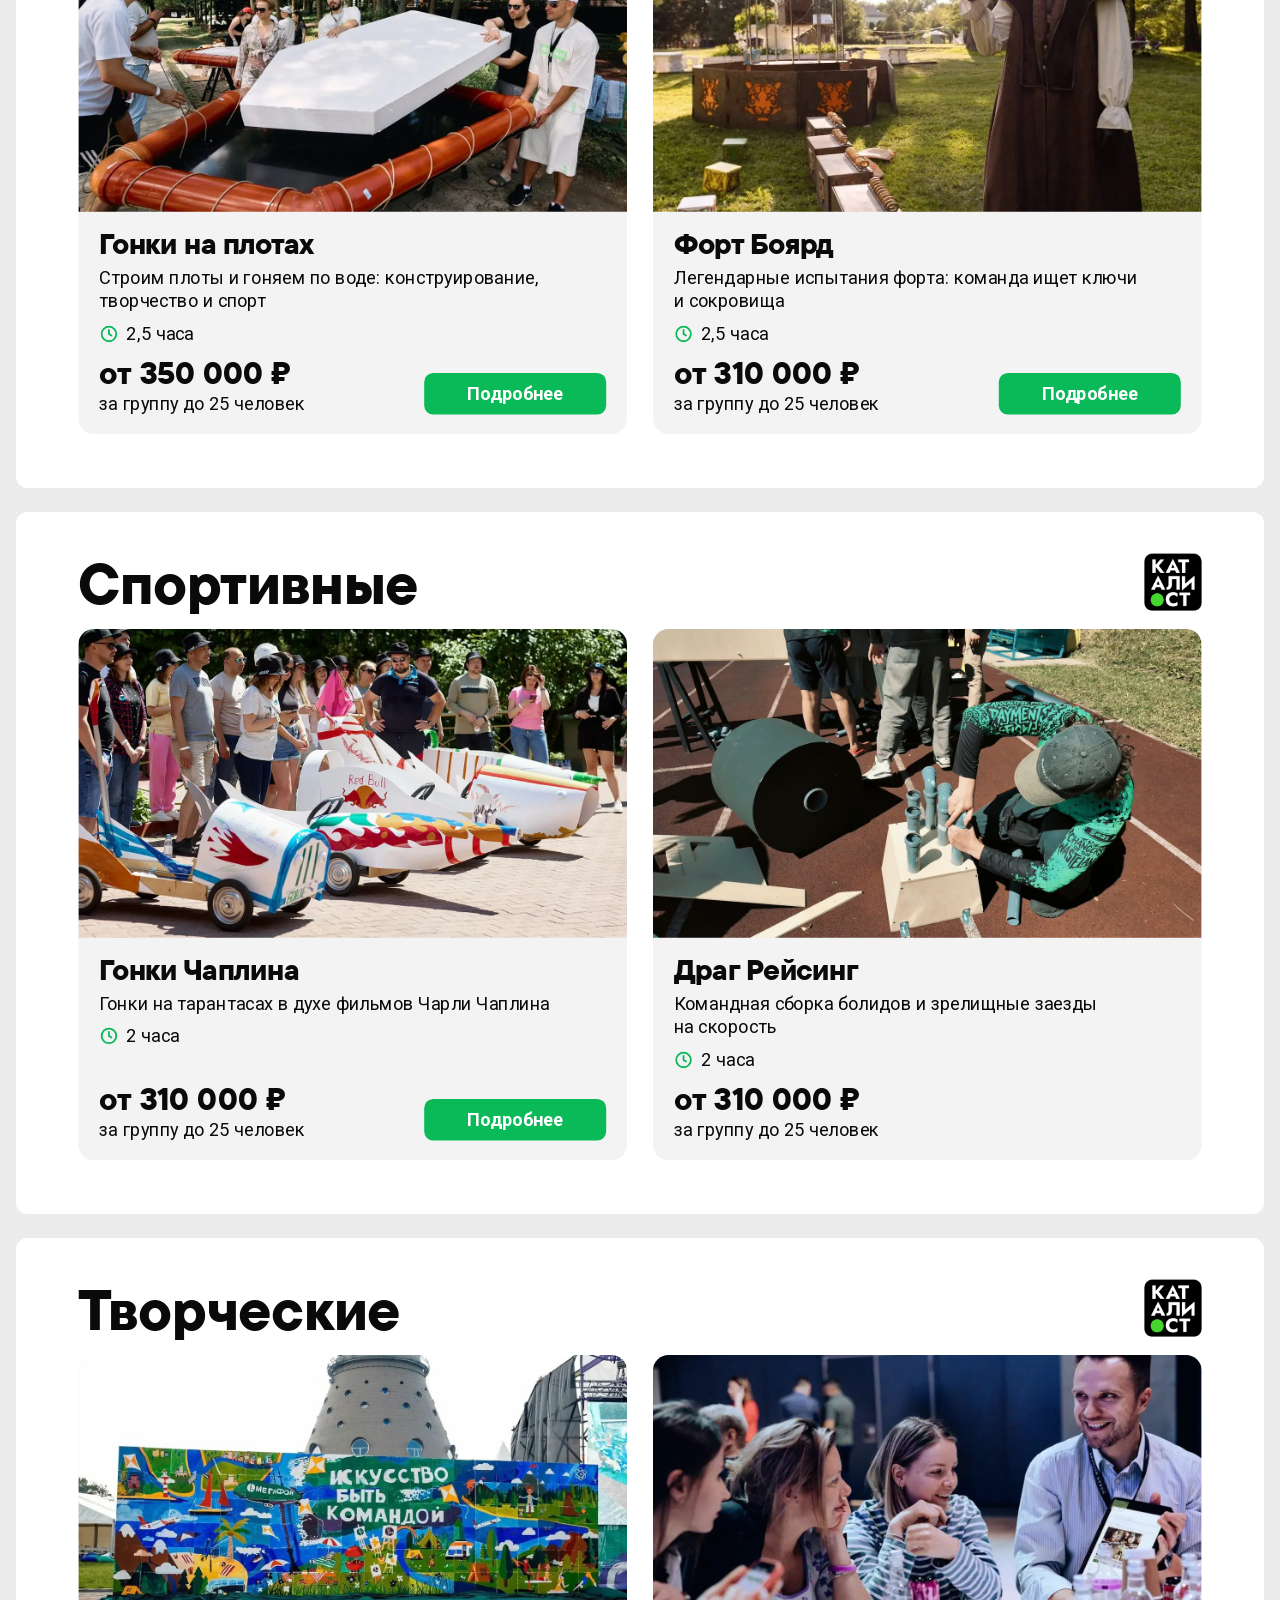
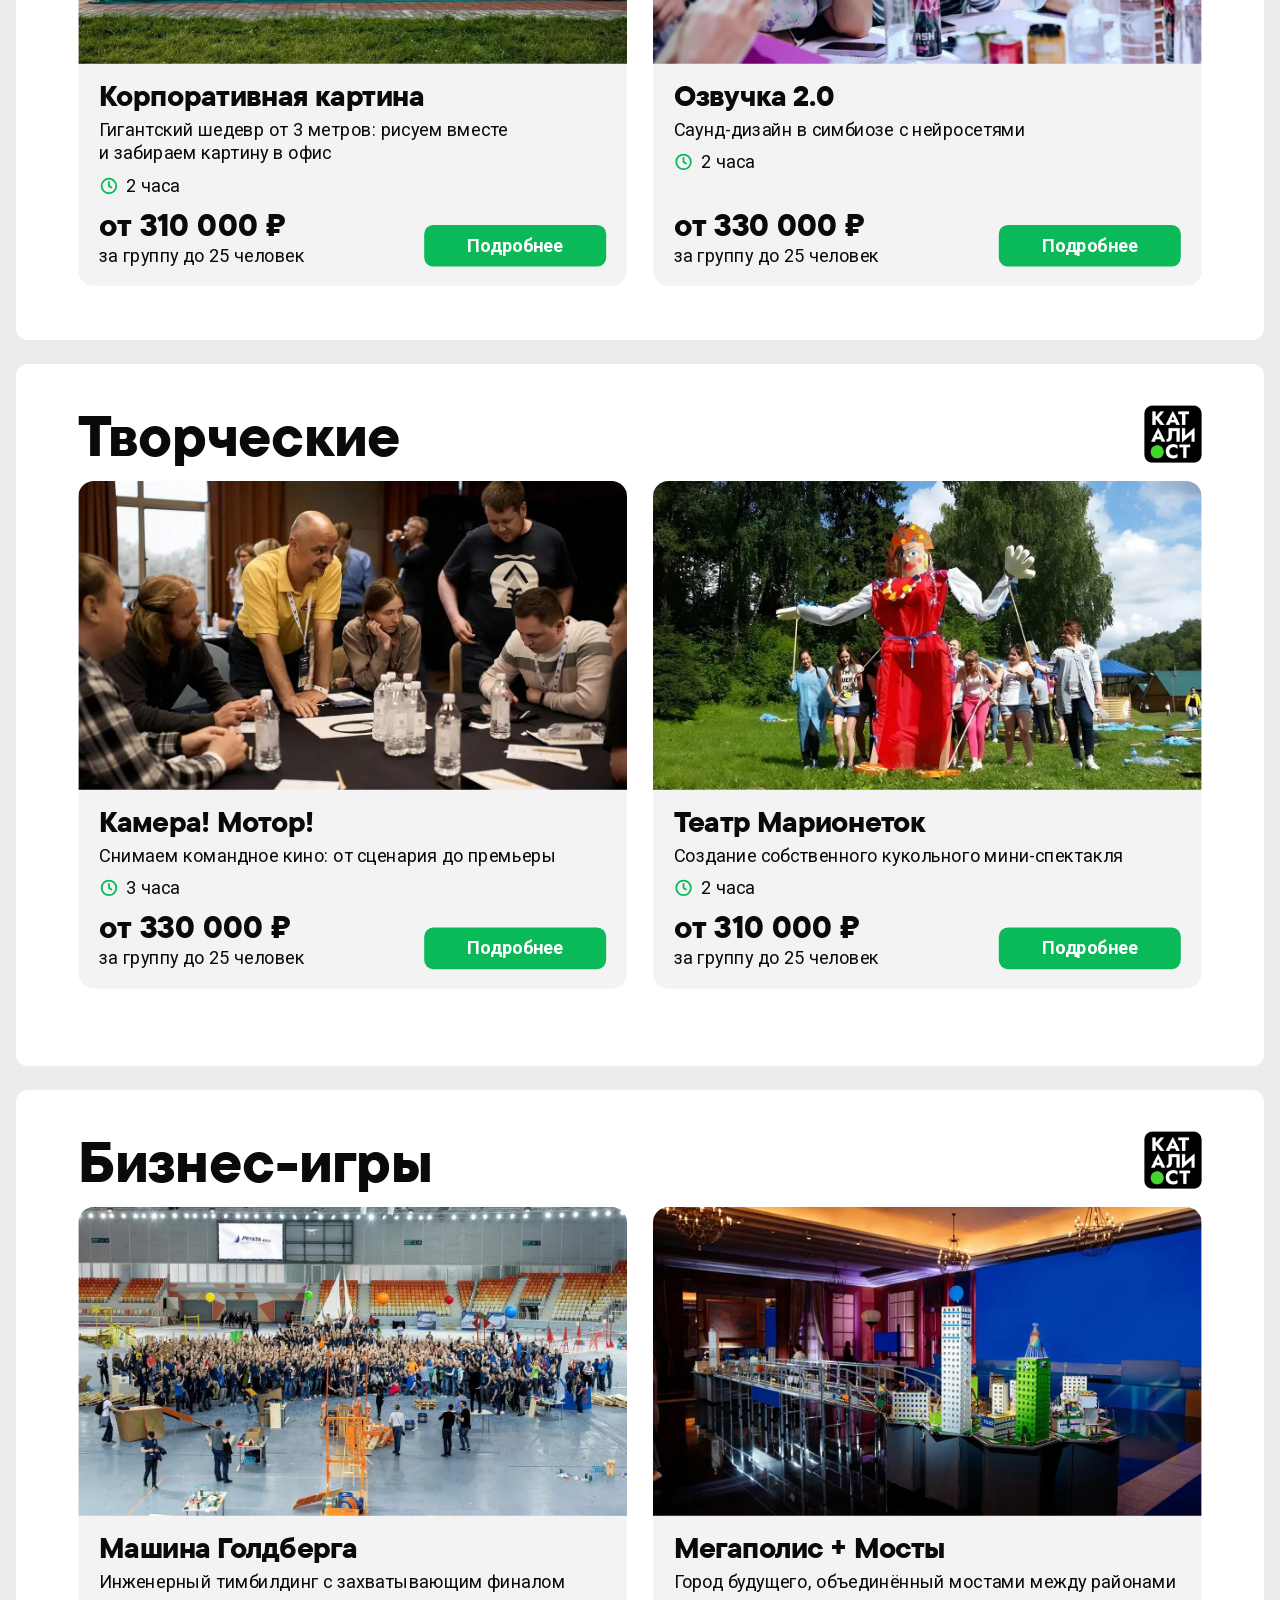
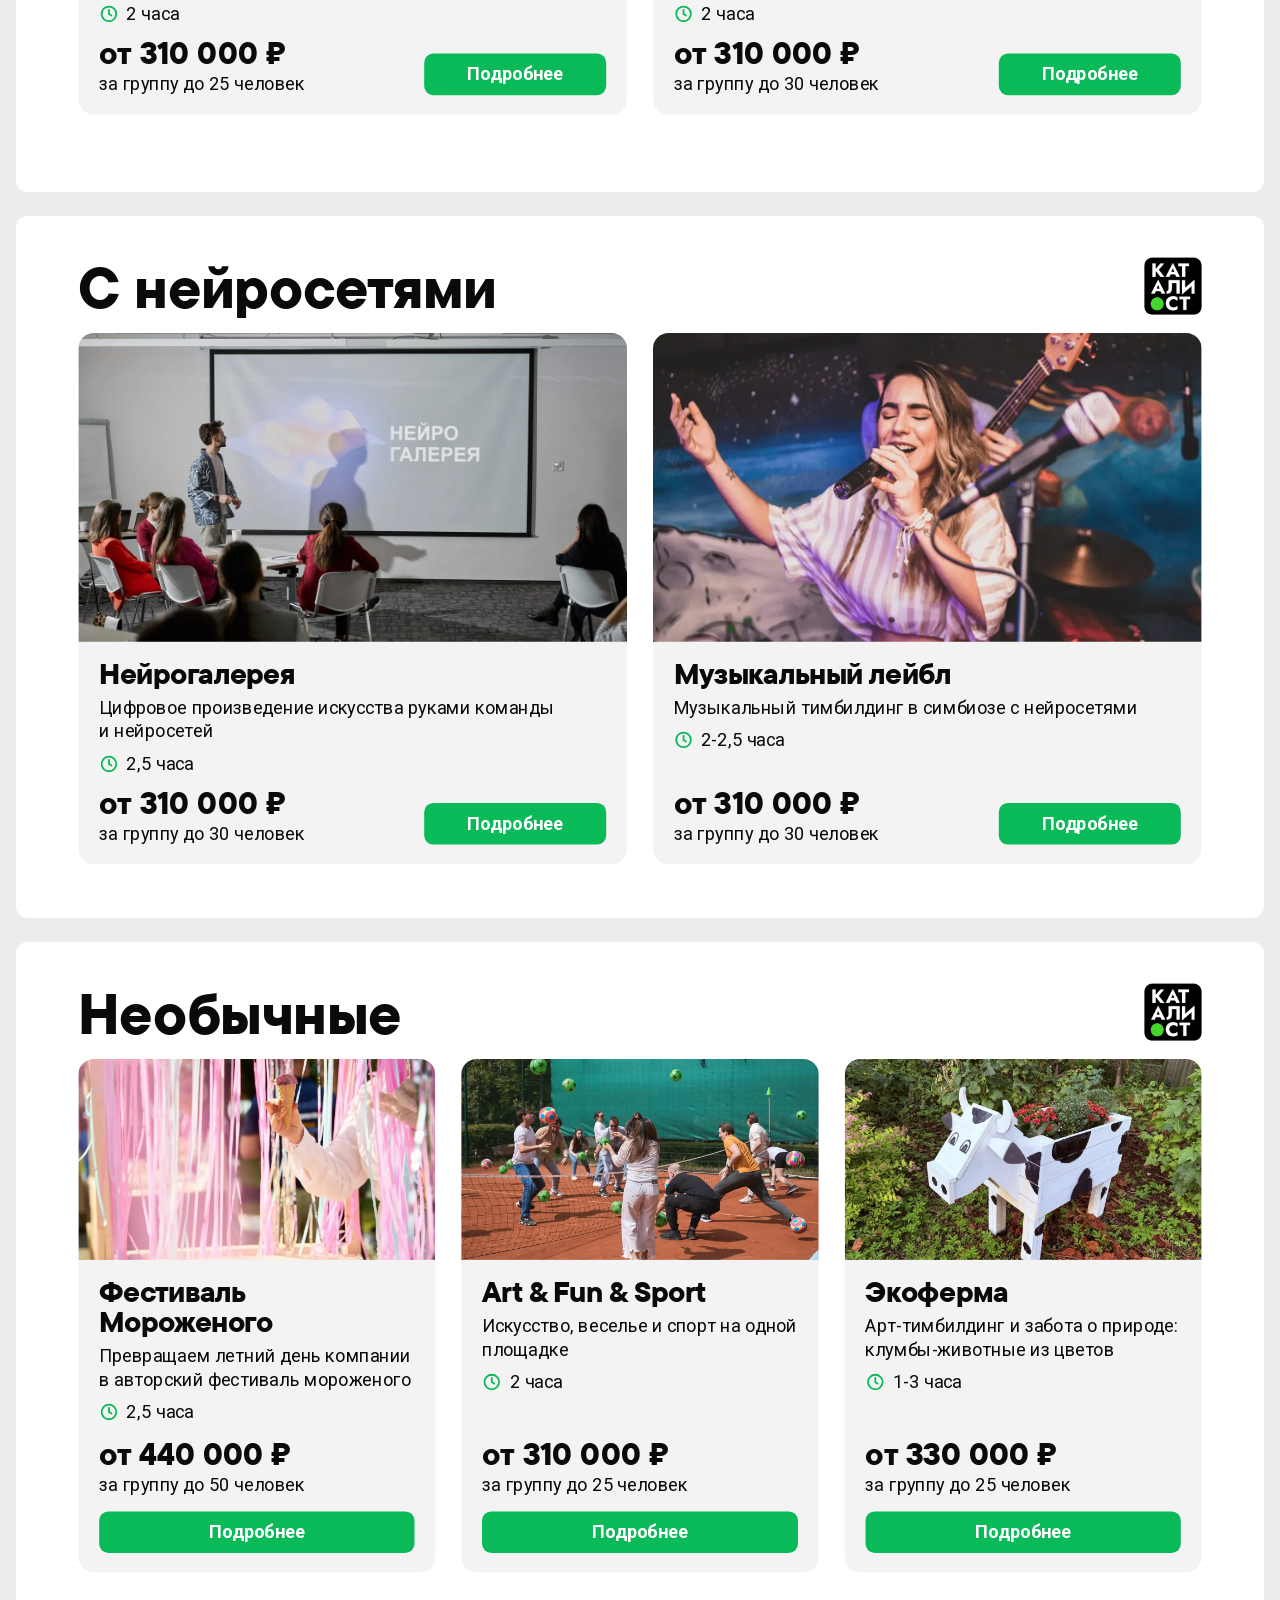
==== commit 3770317a: "Каталог: раздел «Новогодние» (28 программ с ценами со страницы новогодних тимбилдингов), 49 программ" ====
--- a/katalog/index.html
+++ b/katalog/index.html
@@ -5,9 +5,9 @@
 <meta name="viewport" content="width=device-width, initial-scale=1, viewport-fit=cover">
 <meta name="robots" content="noindex, nofollow">
 <title>Каталог тимбилдингов Каталиста с ценами</title>
-<meta name="description" content="21 программа с ценами: длительность, стоимость и размер группы">
+<meta name="description" content="49 программ с ценами: длительность, стоимость и размер группы">
 <meta property="og:title" content="Каталог тимбилдингов Каталиста с ценами">
-<meta property="og:description" content="21 программа с ценами: длительность, стоимость и размер группы">
+<meta property="og:description" content="49 программ с ценами: длительность, стоимость и размер группы">
 <meta property="og:type" content="website">
 <meta property="og:url" content="https://maria177777773.github.io/catalyst-otchety/katalog/">
 <meta property="og:image" content="https://maria177777773.github.io/catalyst-otchety/katalog/og.jpg">
@@ -110,7 +110,7 @@
 </head>
 <body>
 <div class="bar"><a href="Каталист_каталог_тимбилдингов.pdf" download>Скачать PDF</a></div>
-<main class="deck"><section class="sw" aria-label="Слайд 1"><div class="slide"><div class="cover"><div class="l"><div><img class="logo" src="img-logo.png" width="120" height="120" alt="Каталист"><h1>Каталог<br><span class="g">тимбилдингов</span></h1><p class="lead">21 программа с ценами: длительность, стоимость и размер группы</p></div><p class="ct">catalystrussia.ru<br><span>+7 991 150-10-01</span></p></div><div class="coll"><img class="ph r43" src="img/cover-0.jpg" width="900" height="675" alt="Тимбилдинг Каталиста" decoding="async"><img class="ph r43" src="img/cover-1.jpg" width="900" height="675" alt="Тимбилдинг Каталиста" decoding="async"><img class="ph r43" src="img/cover-2.jpg" width="900" height="675" alt="Тимбилдинг Каталиста" decoding="async"><img class="ph r43" src="img/cover-3.jpg" width="900" height="675" alt="Тимбилдинг Каталиста" decoding="async"></div></div></div></section><section class="sw" aria-label="Слайд 2"><div class="slide"><div class="about"><div><img class="logo-s" src="img-logo.png" width="88" height="88" alt="Каталист"><h2 style="margin-top:40px">Каталист — это <span class="nw">ивент-агентство</span> полного цикла</h2><p class="lead">Тимбилдинги и&nbsp;корпоративные ивенты под ключ с&nbsp;2010 года</p><div class="nums"><div class="num"><b>4&nbsp;800</b><span>проектов</span></div><div class="num"><b>16</b><span>наград</span></div><div class="num"><b>50+</b><span>программ</span></div><div class="num"><b class="g">BEMA</b><span>награды за&nbsp;Фестиваль Фудтраков и&nbsp;тимбилдинг с&nbsp;нейросетями</span></div></div></div><img class="ph r43" src="img/about.jpg" width="1100" height="825" alt="Тимбилдинг Каталиста" loading="lazy" decoding="async"></div></div></section><section class="sw" aria-label="Слайд 3"><div class="slide"><div class="inc"><div class="hd"><h2>Что входит в цену</h2><img class="logo-s" src="img-logo.png" width="88" height="88" alt="Каталист"></div><p class="lead">Программу проводим под ключ, всё своё</p><div class="tiles"><div class="tile k"><h3>Сценарий</h3><p>Авторская программа, написанная нашей командой</p></div><div class="tile"><h3>Ведущие из&nbsp;нашей школы</h3><p>Ведут игру и&nbsp;держат азарт в&nbsp;зале</p></div><div class="tile gr"><h3>Реквизит</h3><p>Собственное производство и&nbsp;склад 500 м²</p></div><div class="tile"><h3>Площадка</h3><p>Монтаж и&nbsp;демонтаж, зал или улица</p></div><div class="tile k"><h3>Фотоотчёт</h3><p>Фотограф на&nbsp;проекте, снимки после игры</p></div></div></div></div></section><section class="sw" aria-label="Слайд 4"><div class="slide"><div class="hd"><h2>Хиты</h2><img class="logo-s" src="img-logo.png" width="88" height="88" alt="Каталист"></div><div class="cards n3"><article class="card"><img class="ph r169" src="img/festival-foodtrucks.jpg" width="1280" height="720" alt="Фестиваль Фудтраков" loading="lazy" decoding="async"><div class="tx"><h3>Фестиваль Фудтраков</h3><p class="d">Превращаем команду в&nbsp;<span class="nw">шеф-поваров</span> и&nbsp;совладельцев фудтрака</p><p class="m"><svg viewBox="0 0 24 24" fill="none" stroke="currentColor" stroke-width="2.2" stroke-linecap="round" aria-hidden="true"><circle cx="12" cy="12" r="9"/><path d="M12 7v5l3 2"/></svg><span>3 часа</span></p><div class="pr"><b>от 495 000 ₽</b><span>за группу до 50 человек</span></div><a class="bt" href="https://catalystrussia.ru/teambuilding/vse-programmy/festival-fudtrakov/" target="_blank" rel="noopener">Подробнее</a></div></article><article class="card"><img class="ph r169" src="img/megapolis.jpg" width="1280" height="720" alt="Мегаполис" loading="lazy" decoding="async"><div class="tx"><h3>Мегаполис</h3><p class="d">Строим город будущего вашей компании</p><p class="m"><svg viewBox="0 0 24 24" fill="none" stroke="currentColor" stroke-width="2.2" stroke-linecap="round" aria-hidden="true"><circle cx="12" cy="12" r="9"/><path d="M12 7v5l3 2"/></svg><span>2 часа</span></p><div class="pr"><b>от 275 000 ₽</b><span>за группу до 25 человек</span></div><a class="bt" href="https://catalystrussia.ru/teambuilding/vse-programmy/gorodskaya-strojka/" target="_blank" rel="noopener">Подробнее</a></div></article><article class="card"><img class="ph r169" src="img/mehanizm-uspeha.jpg" width="1200" height="675" alt="WOW Башня" loading="lazy" decoding="async"><div class="tx"><h3>WOW Башня</h3><p class="d">Создаём гигантский <span class="nw">арт-объект</span>: символ энергии, движения, ценностей</p><p class="m"><svg viewBox="0 0 24 24" fill="none" stroke="currentColor" stroke-width="2.2" stroke-linecap="round" aria-hidden="true"><circle cx="12" cy="12" r="9"/><path d="M12 7v5l3 2"/></svg><span>2 часа</span></p><div class="pr"><b>от 495 000 ₽</b><span>за группу до 50 человек</span></div><a class="bt" href="https://catalystrussia.ru/teambuilding/vse-programmy/wow-bashnya/" target="_blank" rel="noopener">Подробнее</a></div></article></div></div></section><section class="sw" aria-label="Слайд 5"><div class="slide"><div class="hd"><h2>Хиты</h2><img class="logo-s" src="img-logo.png" width="88" height="88" alt="Каталист"></div><div class="cards n3"><article class="card"><img class="ph r169" src="img/startup.jpg" width="1280" height="720" alt="Стартап" loading="lazy" decoding="async"><div class="tx"><h3>Стартап</h3><p class="d">Создание собственного бренда с&nbsp;помощью нейросетей и&nbsp;презентация перед инвесторами</p><p class="m"><svg viewBox="0 0 24 24" fill="none" stroke="currentColor" stroke-width="2.2" stroke-linecap="round" aria-hidden="true"><circle cx="12" cy="12" r="9"/><path d="M12 7v5l3 2"/></svg><span>2,5 часа</span></p><div class="pr"><b>от 275 000 ₽</b><span>за группу до 25 человек</span></div><a class="bt" href="https://catalystrussia.ru/startap_business_game/" target="_blank" rel="noopener">Подробнее</a></div></article><article class="card"><img class="ph r169" src="img/formula-1.jpg" width="1280" height="720" alt="Формула-1" loading="lazy" decoding="async"><div class="tx"><h3><span class="nw">Формула-1</span></h3><p class="d">Премиальный спортивный тимбилдинг в&nbsp;стиле F1</p><p class="m"><svg viewBox="0 0 24 24" fill="none" stroke="currentColor" stroke-width="2.2" stroke-linecap="round" aria-hidden="true"><circle cx="12" cy="12" r="9"/><path d="M12 7v5l3 2"/></svg><span>2,5 часа</span></p><div class="pr"><b>от 310 000 ₽</b><span>за группу до 25 человек</span></div><a class="bt" href="https://catalystrussia.ru/teambuilding/vse-programmy/formula-1/" target="_blank" rel="noopener">Подробнее</a></div></article><article class="card"><img class="ph r169" src="img/wow-pizza.jpg" width="1280" height="720" alt="WOW Пицца" loading="lazy" decoding="async"><div class="tx"><h3>WOW Пицца</h3><p class="d">Единственная в&nbsp;России печь для&nbsp;гигантской пиццы</p><p class="m"><svg viewBox="0 0 24 24" fill="none" stroke="currentColor" stroke-width="2.2" stroke-linecap="round" aria-hidden="true"><circle cx="12" cy="12" r="9"/><path d="M12 7v5l3 2"/></svg><span>2 часа</span></p><div class="pr"><b>от 440 000 ₽</b><span>за группу до 50 человек</span></div><a class="bt" href="https://catalystrussia.ru/teambuilding/vse-programmy/wow-pizza/" target="_blank" rel="noopener">Подробнее</a></div></article></div></div></section><section class="sw" aria-label="Слайд 6"><div class="slide"><div class="hd"><h2>Спортивные</h2><img class="logo-s" src="img-logo.png" width="88" height="88" alt="Каталист"></div><div class="cards n2"><article class="card"><img class="ph r169" src="img/raft-races.jpg" width="1280" height="720" alt="Гонки на плотах" loading="lazy" decoding="async"><div class="tx"><h3>Гонки на&nbsp;плотах</h3><p class="d">Строим плоты и&nbsp;гоняем по&nbsp;воде: конструирование, творчество и&nbsp;спорт</p><p class="m"><svg viewBox="0 0 24 24" fill="none" stroke="currentColor" stroke-width="2.2" stroke-linecap="round" aria-hidden="true"><circle cx="12" cy="12" r="9"/><path d="M12 7v5l3 2"/></svg><span>2,5 часа</span></p><div class="row"><div class="pr"><b>от 350 000 ₽</b><span>за группу до 25 человек</span></div><a class="bt" href="https://catalystrussia.ru/teambuilding/vse-programmy/vodnaya-odisseya/" target="_blank" rel="noopener">Подробнее</a></div></div></article><article class="card"><img class="ph r169" src="img/fort-boyard.jpg" width="1200" height="675" alt="Форт Боярд" loading="lazy" decoding="async"><div class="tx"><h3>Форт Боярд</h3><p class="d">Легендарные испытания форта: команда ищет ключи и&nbsp;сокровища</p><p class="m"><svg viewBox="0 0 24 24" fill="none" stroke="currentColor" stroke-width="2.2" stroke-linecap="round" aria-hidden="true"><circle cx="12" cy="12" r="9"/><path d="M12 7v5l3 2"/></svg><span>2,5 часа</span></p><div class="row"><div class="pr"><b>от 310 000 ₽</b><span>за группу до 25 человек</span></div><a class="bt" href="https://catalystrussia.ru/teambuilding/vse-programmy/fort-boyard/" target="_blank" rel="noopener">Подробнее</a></div></div></article></div></div></section><section class="sw" aria-label="Слайд 7"><div class="slide"><div class="hd"><h2>Спортивные</h2><img class="logo-s" src="img-logo.png" width="88" height="88" alt="Каталист"></div><div class="cards n2"><article class="card"><img class="ph r169" src="img/chaplin-races.jpg" width="1280" height="720" alt="Гонки Чаплина" loading="lazy" decoding="async"><div class="tx"><h3>Гонки Чаплина</h3><p class="d">Гонки на&nbsp;тарантасах в&nbsp;духе фильмов Чарли Чаплина</p><p class="m"><svg viewBox="0 0 24 24" fill="none" stroke="currentColor" stroke-width="2.2" stroke-linecap="round" aria-hidden="true"><circle cx="12" cy="12" r="9"/><path d="M12 7v5l3 2"/></svg><span>2 часа</span></p><div class="row"><div class="pr"><b>от 310 000 ₽</b><span>за группу до 25 человек</span></div><a class="bt" href="https://catalystrussia.ru/teambuilding/vse-programmy/soap-box-derby/" target="_blank" rel="noopener">Подробнее</a></div></div></article><article class="card"><img class="ph r169" src="img/drag-racing.jpg" width="1280" height="720" alt="Драг Рейсинг" loading="lazy" decoding="async"><div class="tx"><h3>Драг Рейсинг</h3><p class="d">Командная сборка болидов и&nbsp;зрелищные заезды на&nbsp;скорость</p><p class="m"><svg viewBox="0 0 24 24" fill="none" stroke="currentColor" stroke-width="2.2" stroke-linecap="round" aria-hidden="true"><circle cx="12" cy="12" r="9"/><path d="M12 7v5l3 2"/></svg><span>2 часа</span></p><div class="row"><div class="pr"><b>от 310 000 ₽</b><span>за группу до 25 человек</span></div></div></div></article></div></div></section><section class="sw" aria-label="Слайд 8"><div class="slide"><div class="hd"><h2>Творческие</h2><img class="logo-s" src="img-logo.png" width="88" height="88" alt="Каталист"></div><div class="cards n2"><article class="card"><img class="ph r169" src="img/corporate-picture.jpg" width="1280" height="720" alt="Корпоративная картина" loading="lazy" decoding="async"><div class="tx"><h3>Корпоративная картина</h3><p class="d">Гигантский шедевр от&nbsp;3 метров: рисуем вместе и&nbsp;забираем картину в&nbsp;офис</p><p class="m"><svg viewBox="0 0 24 24" fill="none" stroke="currentColor" stroke-width="2.2" stroke-linecap="round" aria-hidden="true"><circle cx="12" cy="12" r="9"/><path d="M12 7v5l3 2"/></svg><span>2 часа</span></p><div class="row"><div class="pr"><b>от 310 000 ₽</b><span>за группу до 25 человек</span></div><a class="bt" href="https://catalystrussia.ru/teambuilding/vse-programmy/teambuilding-obshaya-kartina/" target="_blank" rel="noopener">Подробнее</a></div></div></article><article class="card"><img class="ph r169" src="img/sound-designer.jpg" width="1280" height="720" alt="Озвучка 2.0" loading="lazy" decoding="async"><div class="tx"><h3>Озвучка 2.0</h3><p class="d"><span class="nw">Саунд-дизайн</span> в&nbsp;симбиозе с&nbsp;нейросетями</p><p class="m"><svg viewBox="0 0 24 24" fill="none" stroke="currentColor" stroke-width="2.2" stroke-linecap="round" aria-hidden="true"><circle cx="12" cy="12" r="9"/><path d="M12 7v5l3 2"/></svg><span>2 часа</span></p><div class="row"><div class="pr"><b>от 330 000 ₽</b><span>за группу до 25 человек</span></div><a class="bt" href="https://catalystrussia.ru/teambuilding/vse-programmy/sound-designer/" target="_blank" rel="noopener">Подробнее</a></div></div></article></div></div></section><section class="sw" aria-label="Слайд 9"><div class="slide"><div class="hd"><h2>Творческие</h2><img class="logo-s" src="img-logo.png" width="88" height="88" alt="Каталист"></div><div class="cards n2"><article class="card"><img class="ph r169" src="img/camera-action.jpg" width="1139" height="641" alt="Камера! Мотор!" loading="lazy" decoding="async"><div class="tx"><h3>Камера! Мотор!</h3><p class="d">Снимаем командное кино: от&nbsp;сценария до&nbsp;премьеры</p><p class="m"><svg viewBox="0 0 24 24" fill="none" stroke="currentColor" stroke-width="2.2" stroke-linecap="round" aria-hidden="true"><circle cx="12" cy="12" r="9"/><path d="M12 7v5l3 2"/></svg><span>3 часа</span></p><div class="row"><div class="pr"><b>от 330 000 ₽</b><span>за группу до 25 человек</span></div><a class="bt" href="https://catalystrussia.ru/teambuilding/vse-programmy/kannskiye-lvi/" target="_blank" rel="noopener">Подробнее</a></div></div></article><article class="card"><img class="ph r169" src="img/puppet-theater.jpg" width="1212" height="682" alt="Театр Марионеток" loading="lazy" decoding="async"><div class="tx"><h3>Театр Марионеток</h3><p class="d">Создание собственного кукольного <span class="nw">мини-спектакля</span></p><p class="m"><svg viewBox="0 0 24 24" fill="none" stroke="currentColor" stroke-width="2.2" stroke-linecap="round" aria-hidden="true"><circle cx="12" cy="12" r="9"/><path d="M12 7v5l3 2"/></svg><span>2 часа</span></p><div class="row"><div class="pr"><b>от 310 000 ₽</b><span>за группу до 25 человек</span></div><a class="bt" href="https://catalystrussia.ru/teambuilding/vse-programmy/marionetka/" target="_blank" rel="noopener">Подробнее</a></div></div></article></div></div></section><section class="sw" aria-label="Слайд 10"><div class="slide"><div class="hd"><h2>Бизнес-игры</h2><img class="logo-s" src="img-logo.png" width="88" height="88" alt="Каталист"></div><div class="cards n2"><article class="card"><img class="ph r169" src="img/goldberg-machine.jpg" width="1280" height="720" alt="Машина Голдберга" loading="lazy" decoding="async"><div class="tx"><h3>Машина Голдберга</h3><p class="d">Инженерный тимбилдинг с&nbsp;захватывающим финалом</p><p class="m"><svg viewBox="0 0 24 24" fill="none" stroke="currentColor" stroke-width="2.2" stroke-linecap="round" aria-hidden="true"><circle cx="12" cy="12" r="9"/><path d="M12 7v5l3 2"/></svg><span>2 часа</span></p><div class="row"><div class="pr"><b>от 310 000 ₽</b><span>за группу до 25 человек</span></div><a class="bt" href="https://catalystrussia.ru/teambuilding/vse-programmy/cepnaya-reakciya/" target="_blank" rel="noopener">Подробнее</a></div></div></article><article class="card"><img class="ph r169" src="img/megapolis-bridges.jpg" width="1280" height="720" alt="Мегаполис + Мосты" loading="lazy" decoding="async"><div class="tx"><h3>Мегаполис + Мосты</h3><p class="d">Город будущего, объединённый мостами между районами</p><p class="m"><svg viewBox="0 0 24 24" fill="none" stroke="currentColor" stroke-width="2.2" stroke-linecap="round" aria-hidden="true"><circle cx="12" cy="12" r="9"/><path d="M12 7v5l3 2"/></svg><span>2 часа</span></p><div class="row"><div class="pr"><b>от 310 000 ₽</b><span>за группу до 30 человек</span></div><a class="bt" href="https://catalystrussia.ru/teambuilding/vse-programmy/gorodskaya-strojka/" target="_blank" rel="noopener">Подробнее</a></div></div></article></div></div></section><section class="sw" aria-label="Слайд 11"><div class="slide"><div class="hd"><h2>С нейросетями</h2><img class="logo-s" src="img-logo.png" width="88" height="88" alt="Каталист"></div><div class="cards n2"><article class="card"><img class="ph r169" src="img/neurogallery.jpg" width="1280" height="720" alt="Нейрогалерея" loading="lazy" decoding="async"><div class="tx"><h3>Нейрогалерея</h3><p class="d">Цифровое произведение искусства руками команды и&nbsp;нейросетей</p><p class="m"><svg viewBox="0 0 24 24" fill="none" stroke="currentColor" stroke-width="2.2" stroke-linecap="round" aria-hidden="true"><circle cx="12" cy="12" r="9"/><path d="M12 7v5l3 2"/></svg><span>2,5 часа</span></p><div class="row"><div class="pr"><b>от 310 000 ₽</b><span>за группу до 30 человек</span></div><a class="bt" href="https://catalystrussia.ru/neural-network/" target="_blank" rel="noopener">Подробнее</a></div></div></article><article class="card"><img class="ph r169" src="img/music-label.jpg" width="1280" height="720" alt="Музыкальный лейбл" loading="lazy" decoding="async"><div class="tx"><h3>Музыкальный лейбл</h3><p class="d">Музыкальный тимбилдинг в&nbsp;симбиозе с&nbsp;нейросетями</p><p class="m"><svg viewBox="0 0 24 24" fill="none" stroke="currentColor" stroke-width="2.2" stroke-linecap="round" aria-hidden="true"><circle cx="12" cy="12" r="9"/><path d="M12 7v5l3 2"/></svg><span>2-2,5 часа</span></p><div class="row"><div class="pr"><b>от 310 000 ₽</b><span>за группу до 30 человек</span></div><a class="bt" href="https://catalystrussia.ru/teambuilding/vse-programmy/muzikalni_leibl/" target="_blank" rel="noopener">Подробнее</a></div></div></article></div></div></section><section class="sw" aria-label="Слайд 12"><div class="slide"><div class="hd"><h2>Необычные</h2><img class="logo-s" src="img-logo.png" width="88" height="88" alt="Каталист"></div><div class="cards n3"><article class="card"><img class="ph r169" src="img/festival-icecream.jpg" width="1280" height="720" alt="Фестиваль Мороженого" loading="lazy" decoding="async"><div class="tx"><h3>Фестиваль Мороженого</h3><p class="d">Превращаем летний день компании в&nbsp;авторский фестиваль мороженого</p><p class="m"><svg viewBox="0 0 24 24" fill="none" stroke="currentColor" stroke-width="2.2" stroke-linecap="round" aria-hidden="true"><circle cx="12" cy="12" r="9"/><path d="M12 7v5l3 2"/></svg><span>2,5 часа</span></p><div class="pr"><b>от 440 000 ₽</b><span>за группу до 50 человек</span></div><a class="bt" href="https://catalystrussia.ru/teambuilding/vse-programmy/festival-morozhenogo/" target="_blank" rel="noopener">Подробнее</a></div></article><article class="card"><img class="ph r169" src="img/art-fun-sport.jpg" width="1280" height="720" alt="Art &amp; Fun &amp; Sport" loading="lazy" decoding="async"><div class="tx"><h3>Art &amp; Fun &amp; Sport</h3><p class="d">Искусство, веселье и&nbsp;спорт на&nbsp;одной площадке</p><p class="m"><svg viewBox="0 0 24 24" fill="none" stroke="currentColor" stroke-width="2.2" stroke-linecap="round" aria-hidden="true"><circle cx="12" cy="12" r="9"/><path d="M12 7v5l3 2"/></svg><span>2 часа</span></p><div class="pr"><b>от 310 000 ₽</b><span>за группу до 25 человек</span></div><a class="bt" href="https://catalystrussia.ru/teambuilding/vse-programmy/art-fun-sport/" target="_blank" rel="noopener">Подробнее</a></div></article><article class="card"><img class="ph r169" src="img/eko-ferma.jpg" width="1280" height="720" alt="Экоферма" loading="lazy" decoding="async"><div class="tx"><h3>Экоферма</h3><p class="d"><span class="nw">Арт-тимбилдинг</span> и&nbsp;забота о&nbsp;природе: <span class="nw">клумбы-животные</span> из&nbsp;цветов</p><p class="m"><svg viewBox="0 0 24 24" fill="none" stroke="currentColor" stroke-width="2.2" stroke-linecap="round" aria-hidden="true"><circle cx="12" cy="12" r="9"/><path d="M12 7v5l3 2"/></svg><span>1-3 часа</span></p><div class="pr"><b>от 330 000 ₽</b><span>за группу до 25 человек</span></div><a class="bt" href="https://catalystrussia.ru/programmy/ecoferma/" target="_blank" rel="noopener">Подробнее</a></div></article></div></div></section><section class="sw" aria-label="Слайд 13"><div class="slide"><div class="fin"><div class="l"><img class="logo" src="img-logo.png" width="120" height="120" alt="Каталист"><h2>Посчитаем смету<br><span class="g">за 10 минут</span></h2><div class="cts"><a class="tel" href="tel:+79911501001"><svg viewBox="0 0 24 24" fill="none" stroke="#0a0a0a" stroke-width="2.2" stroke-linecap="round" stroke-linejoin="round" aria-hidden="true"><path d="M5 4h4l2 5-2.5 1.5a11 11 0 0 0 5 5L15 13l5 2v4a2 2 0 0 1-2 2A16 16 0 0 1 3 6a2 2 0 0 1 2-2"/></svg><span>+7 991 150-10-01</span></a><a href="https://telegram.me/irek_stn" target="_blank" rel="noopener"><svg viewBox="0 0 24 24" fill="#2aa3e8" aria-hidden="true"><path d="M21.5 4.2 2.9 11.4c-1.3.5-1.2 1.2-.2 1.5l4.7 1.5 1.8 5.6c.2.6.4.8.9.8.4 0 .6-.2.9-.5l2.3-2.2 4.7 3.5c.9.5 1.5.2 1.7-.8l3.1-14.6c.3-1.3-.5-1.9-1.3-1.5z"/></svg><span>Telegram</span></a><a href="https://max.ru/u/f9LHodD0cOJl0JBnLaW13mep3-voRk5AFjs0tvWy-OB2eHfQKWhwp6hpWbY" target="_blank" rel="noopener"><svg viewBox="0 0 24 24" aria-hidden="true"><circle cx="12" cy="12" r="9" fill="#4b45f0"/><circle cx="12" cy="12" r="4" fill="#fff"/></svg><span>Max</span></a><a href="https://catalystrussia.ru/" target="_blank" rel="noopener"><svg viewBox="0 0 24 24" fill="none" stroke="#0a0a0a" stroke-width="2.2" stroke-linecap="round" aria-hidden="true"><circle cx="12" cy="12" r="9"/><path d="M3 12h18M12 3a14 14 0 0 1 0 18M12 3a14 14 0 0 0 0 18"/></svg><span>catalystrussia.ru</span></a></div></div><div class="r"><img class="ph r43" src="img/final.jpg" width="1100" height="825" alt="Тимбилдинг Каталиста" loading="lazy" decoding="async"></div></div></div></section></main>
+<main class="deck"><section class="sw" aria-label="Слайд 1"><div class="slide"><div class="cover"><div class="l"><div><img class="logo" src="img-logo.png" width="120" height="120" alt="Каталист"><h1>Каталог<br><span class="g">тимбилдингов</span></h1><p class="lead">49 программ с ценами: длительность, стоимость и размер группы</p></div><p class="ct">catalystrussia.ru<br><span>+7 991 150-10-01</span></p></div><div class="coll"><img class="ph r43" src="img/cover-0.jpg" width="900" height="675" alt="Тимбилдинг Каталиста" decoding="async"><img class="ph r43" src="img/cover-1.jpg" width="900" height="675" alt="Тимбилдинг Каталиста" decoding="async"><img class="ph r43" src="img/cover-2.jpg" width="900" height="675" alt="Тимбилдинг Каталиста" decoding="async"><img class="ph r43" src="img/cover-3.jpg" width="900" height="675" alt="Тимбилдинг Каталиста" decoding="async"></div></div></div></section><section class="sw" aria-label="Слайд 2"><div class="slide"><div class="about"><div><img class="logo-s" src="img-logo.png" width="88" height="88" alt="Каталист"><h2 style="margin-top:40px">Каталист — это <span class="nw">ивент-агентство</span> полного цикла</h2><p class="lead">Тимбилдинги и&nbsp;корпоративные ивенты под ключ с&nbsp;2010 года</p><div class="nums"><div class="num"><b>4&nbsp;800</b><span>проектов</span></div><div class="num"><b>16</b><span>наград</span></div><div class="num"><b>50+</b><span>программ</span></div><div class="num"><b class="g">BEMA</b><span>награды за&nbsp;Фестиваль Фудтраков и&nbsp;тимбилдинг с&nbsp;нейросетями</span></div></div></div><img class="ph r43" src="img/about.jpg" width="1100" height="825" alt="Тимбилдинг Каталиста" loading="lazy" decoding="async"></div></div></section><section class="sw" aria-label="Слайд 3"><div class="slide"><div class="inc"><div class="hd"><h2>Что входит в цену</h2><img class="logo-s" src="img-logo.png" width="88" height="88" alt="Каталист"></div><p class="lead">Программу проводим под ключ, всё своё</p><div class="tiles"><div class="tile k"><h3>Сценарий</h3><p>Авторская программа, написанная нашей командой</p></div><div class="tile"><h3>Ведущие из&nbsp;нашей школы</h3><p>Ведут игру и&nbsp;держат азарт в&nbsp;зале</p></div><div class="tile gr"><h3>Реквизит</h3><p>Собственное производство и&nbsp;склад 500 м²</p></div><div class="tile"><h3>Площадка</h3><p>Монтаж и&nbsp;демонтаж, зал или улица</p></div><div class="tile k"><h3>Фотоотчёт</h3><p>Фотограф на&nbsp;проекте, снимки после игры</p></div></div></div></div></section><section class="sw" aria-label="Слайд 4"><div class="slide"><div class="hd"><h2>Новогодние</h2><img class="logo-s" src="img-logo.png" width="88" height="88" alt="Каталист"></div><div class="cards n3"><article class="card"><img class="ph r169" src="img/ny-megapolis-0.jpg" width="1000" height="562" alt="Город Мечты" loading="lazy" decoding="async"><div class="tx"><h3>Город Мечты</h3><p class="d">Мегаполис под снегом: команды строят город и&nbsp;зажигают ёлку на&nbsp;площади</p><p class="m"><svg viewBox="0 0 24 24" fill="none" stroke="currentColor" stroke-width="2.2" stroke-linecap="round" aria-hidden="true"><circle cx="12" cy="12" r="9"/><path d="M12 7v5l3 2"/></svg><span>25-500 гостей · 2 ч</span></p><div class="pr"><b>от 3 200 ₽</b><span>за гостя</span></div><a class="bt" href="https://catalystrussia.ru/new-year-teambuildings/" target="_blank" rel="noopener">Подробнее</a></div></article><article class="card"><img class="ph r169" src="img/ny-festival-foodtrucks-1.jpg" width="1000" height="562" alt="Новогодняя Ярмарка" loading="lazy" decoding="async"><div class="tx"><h3>Новогодняя Ярмарка</h3><p class="d">Фестиваль Фудтраков: пряники, бублики, самовар и&nbsp;глинтвейн от&nbsp;каждой команды</p><p class="m"><svg viewBox="0 0 24 24" fill="none" stroke="currentColor" stroke-width="2.2" stroke-linecap="round" aria-hidden="true"><circle cx="12" cy="12" r="9"/><path d="M12 7v5l3 2"/></svg><span>50-500 гостей · 3 ч</span></p><div class="pr"><b>от 3 700 ₽</b><span>за гостя</span></div><a class="bt" href="https://catalystrussia.ru/new-year-teambuildings/" target="_blank" rel="noopener">Подробнее</a></div></article><article class="card"><img class="ph r169" src="img/ny-goldberg-machine-2.jpg" width="540" height="304" alt="Конвейер подарков" loading="lazy" decoding="async"><div class="tx"><h3>Конвейер подарков</h3><p class="d">Машина Голдберга: цепная реакция всей компании доставляет подарок</p><p class="m"><svg viewBox="0 0 24 24" fill="none" stroke="currentColor" stroke-width="2.2" stroke-linecap="round" aria-hidden="true"><circle cx="12" cy="12" r="9"/><path d="M12 7v5l3 2"/></svg><span>25-500 гостей · 2 ч</span></p><div class="pr"><b>от 3 300 ₽</b><span>за гостя</span></div><a class="bt" href="https://catalystrussia.ru/new-year-teambuildings/" target="_blank" rel="noopener">Подробнее</a></div></article></div></div></section><section class="sw" aria-label="Слайд 5"><div class="slide"><div class="hd"><h2>Новогодние</h2><img class="logo-s" src="img-logo.png" width="88" height="88" alt="Каталист"></div><div class="cards n3"><article class="card"><img class="ph r169" src="img/ny-lm-corporate-picture-3.jpg" width="620" height="349" alt="Корпоративная картина 2027" loading="lazy" decoding="async"><div class="tx"><h3>Корпоративная картина 2027</h3><p class="d">Общее полотно с&nbsp;целями на&nbsp;год уезжает в&nbsp;офис</p><p class="m"><svg viewBox="0 0 24 24" fill="none" stroke="currentColor" stroke-width="2.2" stroke-linecap="round" aria-hidden="true"><circle cx="12" cy="12" r="9"/><path d="M12 7v5l3 2"/></svg><span>25-500 гостей · 2 ч</span></p><div class="pr"><b>от 3 200 ₽</b><span>за гостя</span></div><a class="bt" href="https://catalystrussia.ru/new-year-teambuildings/" target="_blank" rel="noopener">Подробнее</a></div></article><article class="card"><img class="ph r169" src="img/ny-korporativ-katalist-24-4.jpg" width="1024" height="576" alt="Новогодний фильм компании" loading="lazy" decoding="async"><div class="tx"><h3>Новогодний фильм компании</h3><p class="d">Камера! Мотор!: отделы снимают фильм, премьера на&nbsp;банкете</p><p class="m"><svg viewBox="0 0 24 24" fill="none" stroke="currentColor" stroke-width="2.2" stroke-linecap="round" aria-hidden="true"><circle cx="12" cy="12" r="9"/><path d="M12 7v5l3 2"/></svg><span>25-500 гостей · 3 ч</span></p><div class="pr"><b>от 3 500 ₽</b><span>за гостя</span></div><a class="bt" href="https://catalystrussia.ru/new-year-teambuildings/" target="_blank" rel="noopener">Подробнее</a></div></article><article class="card"><img class="ph r169" src="img/ny-music-label-5.jpg" width="1000" height="562" alt="Трек года" loading="lazy" decoding="async"><div class="tx"><h3>Трек года</h3><p class="d">Музыкальный Лейбл: команды пишут песню про итоги года</p><p class="m"><svg viewBox="0 0 24 24" fill="none" stroke="currentColor" stroke-width="2.2" stroke-linecap="round" aria-hidden="true"><circle cx="12" cy="12" r="9"/><path d="M12 7v5l3 2"/></svg><span>30-500 гостей · 2,5 ч</span></p><div class="pr"><b>от 3 400 ₽</b><span>за гостя</span></div><a class="bt" href="https://catalystrussia.ru/new-year-teambuildings/" target="_blank" rel="noopener">Подробнее</a></div></article></div></div></section><section class="sw" aria-label="Слайд 6"><div class="slide"><div class="hd"><h2>Новогодние</h2><img class="logo-s" src="img-logo.png" width="88" height="88" alt="Каталист"></div><div class="cards n3"><article class="card"><img class="ph r169" src="img/ny-wow-pizza-6.jpg" width="1000" height="562" alt="Pre-Party с WOW Пиццей" loading="lazy" decoding="async"><div class="tx"><h3><span class="nw">Pre-Party</span> с&nbsp;WOW Пиццей</h3><p class="d">Пицца на&nbsp;3 метра к&nbsp;праздничному столу</p><p class="m"><svg viewBox="0 0 24 24" fill="none" stroke="currentColor" stroke-width="2.2" stroke-linecap="round" aria-hidden="true"><circle cx="12" cy="12" r="9"/><path d="M12 7v5l3 2"/></svg><span>50-200 гостей · 2 ч</span></p><div class="pr"><b>от 3 200 ₽</b><span>за гостя</span></div><a class="bt" href="https://catalystrussia.ru/new-year-teambuildings/" target="_blank" rel="noopener">Подробнее</a></div></article><article class="card"><img class="ph r169" src="img/ny-lm-formula-1-7.jpg" width="620" height="349" alt="Сани Деда Мороза" loading="lazy" decoding="async"><div class="tx"><h3>Сани Деда Мороза</h3><p class="d"><span class="nw">Формула-1</span>: команды собирают болиды и&nbsp;выходят на&nbsp;заезд</p><p class="m"><svg viewBox="0 0 24 24" fill="none" stroke="currentColor" stroke-width="2.2" stroke-linecap="round" aria-hidden="true"><circle cx="12" cy="12" r="9"/><path d="M12 7v5l3 2"/></svg><span>25-500 гостей · 2,5 ч</span></p><div class="pr"><b>от 3 300 ₽</b><span>за гостя</span></div><a class="bt" href="https://catalystrussia.ru/new-year-teambuildings/" target="_blank" rel="noopener">Подробнее</a></div></article><article class="card"><img class="ph r169" src="img/ny-7ca39efa23801206-8.jpg" width="436" height="245" alt="Шерстяной тимбилдинг" loading="lazy" decoding="async"><div class="tx"><h3>Шерстяной тимбилдинг</h3><p class="d">Белые нити превращают зал в&nbsp;снежную паутину</p><p class="m"><svg viewBox="0 0 24 24" fill="none" stroke="currentColor" stroke-width="2.2" stroke-linecap="round" aria-hidden="true"><circle cx="12" cy="12" r="9"/><path d="M12 7v5l3 2"/></svg><span>быстрый формат</span></p><div class="pr"><b>от 3 200 ₽</b><span>за гостя</span></div><a class="bt" href="https://catalystrussia.ru/new-year-teambuildings/" target="_blank" rel="noopener">Подробнее</a></div></article></div></div></section><section class="sw" aria-label="Слайд 7"><div class="slide"><div class="hd"><h2>Новогодние</h2><img class="logo-s" src="img-logo.png" width="88" height="88" alt="Каталист"></div><div class="cards n3"><article class="card"><img class="ph r169" src="img/ny-tv-shou-9.jpg" width="800" height="450" alt="Новогоднее ТВ-шоу" loading="lazy" decoding="async"><div class="tx"><h3>Новогоднее <span class="nw">ТВ-шоу</span></h3><p class="d"><span class="nw">ТВ-шоу</span> на&nbsp;сцене: отделы играют в&nbsp;«Одно лицо», «Музыкальную интуицию» и&nbsp;поют в&nbsp;«Битве хоров»</p><p class="m"><svg viewBox="0 0 24 24" fill="none" stroke="currentColor" stroke-width="2.2" stroke-linecap="round" aria-hidden="true"><circle cx="12" cy="12" r="9"/><path d="M12 7v5l3 2"/></svg><span>40-300 гостей · от 1 ч</span></p><div class="pr"><b>от 2 500 ₽</b><span>за гостя</span></div><a class="bt" href="https://catalystrussia.ru/new-year-teambuildings/" target="_blank" rel="noopener">Подробнее</a></div></article><article class="card"><img class="ph r169" src="img/ny-logika-10.jpg" width="723" height="407" alt="Новогодняя логика" loading="lazy" decoding="async"><div class="tx"><h3>Новогодняя логика</h3><p class="d">Где логика: головоломки из&nbsp;новогодних фильмов, песен и&nbsp;событий вашего года</p><p class="m"><svg viewBox="0 0 24 24" fill="none" stroke="currentColor" stroke-width="2.2" stroke-linecap="round" aria-hidden="true"><circle cx="12" cy="12" r="9"/><path d="M12 7v5l3 2"/></svg><span>60-400 гостей · 2,5 ч</span></p><div class="pr"><b>от 3 200 ₽</b><span>за гостя</span></div><a class="bt" href="https://catalystrussia.ru/new-year-teambuildings/" target="_blank" rel="noopener">Подробнее</a></div></article><article class="card"><img class="ph r169" src="img/ny-kviz-itogi-goda-11.jpg" width="800" height="450" alt="Квиз «Итоги года»" loading="lazy" decoding="async"><div class="tx"><h3>Квиз «Итоги года»</h3><p class="d">Интеллектуальный квиз: <span class="nw">5-7</span> раундов про ваш год, новогодние фильмы и&nbsp;песни, счёт на&nbsp;экране</p><p class="m"><svg viewBox="0 0 24 24" fill="none" stroke="currentColor" stroke-width="2.2" stroke-linecap="round" aria-hidden="true"><circle cx="12" cy="12" r="9"/><path d="M12 7v5l3 2"/></svg><span>20-600 гостей · 2,5 ч</span></p><div class="pr"><b>от 3 200 ₽</b><span>за гостя</span></div><a class="bt" href="https://catalystrussia.ru/new-year-teambuildings/" target="_blank" rel="noopener">Подробнее</a></div></article></div></div></section><section class="sw" aria-label="Слайд 8"><div class="slide"><div class="hd"><h2>Новогодние</h2><img class="logo-s" src="img-logo.png" width="88" height="88" alt="Каталист"></div><div class="cards n3"><article class="card"><img class="ph r169" src="img/ny-akademiya-dedov-morozov-12.jpg" width="800" height="450" alt="Академия Дедов Морозов" loading="lazy" decoding="async"><div class="tx"><h3>Академия Дедов Морозов</h3><p class="d">Форт Боярд в&nbsp;новогодней версии: команды проходят испытания и&nbsp;получают дипломы Дедов Морозов</p><p class="m"><svg viewBox="0 0 24 24" fill="none" stroke="currentColor" stroke-width="2.2" stroke-linecap="round" aria-hidden="true"><circle cx="12" cy="12" r="9"/><path d="M12 7v5l3 2"/></svg><span>50-200 гостей · 2,5 ч</span></p><div class="pr"><b>от 3 300 ₽</b><span>за гостя</span></div><a class="bt" href="https://catalystrussia.ru/new-year-teambuildings/" target="_blank" rel="noopener">Подробнее</a></div></article><article class="card"><img class="ph r169" src="img/ny-stroim-yolku-13.jpg" width="800" height="450" alt="Строим ёлку" loading="lazy" decoding="async"><div class="tx"><h3>Строим ёлку</h3><p class="d">Команды собирают из&nbsp;модулей большую ёлку компании и&nbsp;зажигают её в&nbsp;финале</p><p class="m"><svg viewBox="0 0 24 24" fill="none" stroke="currentColor" stroke-width="2.2" stroke-linecap="round" aria-hidden="true"><circle cx="12" cy="12" r="9"/><path d="M12 7v5l3 2"/></svg><span>25-500 гостей · 2 ч</span></p><div class="pr"><b>от 3 200 ₽</b><span>за гостя</span></div><a class="bt" href="https://catalystrussia.ru/new-year-teambuildings/" target="_blank" rel="noopener">Подробнее</a></div></article><article class="card"><img class="ph r169" src="img/ny-novogodnyaya-birzha-14.jpg" width="800" height="450" alt="Новогодняя биржа" loading="lazy" decoding="async"><div class="tx"><h3>Новогодняя биржа</h3><p class="d">Кофейный синдикат: команды закупают, торгуются и&nbsp;продают товар, пока не&nbsp;пробили куранты</p><p class="m"><svg viewBox="0 0 24 24" fill="none" stroke="currentColor" stroke-width="2.2" stroke-linecap="round" aria-hidden="true"><circle cx="12" cy="12" r="9"/><path d="M12 7v5l3 2"/></svg><span>от 25 гостей</span></p><div class="pr"><b>от 3 200 ₽</b><span>за гостя</span></div><a class="bt" href="https://catalystrussia.ru/new-year-teambuildings/" target="_blank" rel="noopener">Подробнее</a></div></article></div></div></section><section class="sw" aria-label="Слайд 9"><div class="slide"><div class="hd"><h2>Новогодние</h2><img class="logo-s" src="img-logo.png" width="88" height="88" alt="Каталист"></div><div class="cards n3"><article class="card"><img class="ph r169" src="img/ny-ritm-novogo-goda-15.jpg" width="800" height="450" alt="Ритм Нового года" loading="lazy" decoding="async"><div class="tx"><h3>Ритм Нового года</h3><p class="d">Оркестр: весь зал играет новогодний хит на&nbsp;музыкальных трубках по&nbsp;нотам на&nbsp;экране</p><p class="m"><svg viewBox="0 0 24 24" fill="none" stroke="currentColor" stroke-width="2.2" stroke-linecap="round" aria-hidden="true"><circle cx="12" cy="12" r="9"/><path d="M12 7v5l3 2"/></svg><span>весь зал играет вместе</span></p><div class="pr"><b>от 3 200 ₽</b><span>за гостя</span></div><a class="bt" href="https://catalystrussia.ru/new-year-teambuildings/" target="_blank" rel="noopener">Подробнее</a></div></article><article class="card"><img class="ph r169" src="img/ny-spasti-novyj-god-16.jpg" width="800" height="450" alt="Спасти Новый год" loading="lazy" decoding="async"><div class="tx"><h3>Спасти Новый год</h3><p class="d">Сюжетный квест с&nbsp;актёрами: команды ищут похищенный Новый год и&nbsp;успевают до&nbsp;полуночи</p><p class="m"><svg viewBox="0 0 24 24" fill="none" stroke="currentColor" stroke-width="2.2" stroke-linecap="round" aria-hidden="true"><circle cx="12" cy="12" r="9"/><path d="M12 7v5l3 2"/></svg><span>100-300 гостей · 3 ч</span></p><div class="pr"><b>от 3 200 ₽</b><span>за гостя</span></div><a class="bt" href="https://catalystrussia.ru/new-year-teambuildings/" target="_blank" rel="noopener">Подробнее</a></div></article><article class="card"><img class="ph r169" src="img/ny-sto-k-odnomu-17.jpg" width="800" height="450" alt="Новогодние «100 к 1»" loading="lazy" decoding="async"><div class="tx"><h3>Новогодние «100 к&nbsp;1»</h3><p class="d">Телеигра на&nbsp;сцене: команды угадывают самые частые ответы про праздник и&nbsp;жмут кнопки на&nbsp;скорость</p><p class="m"><svg viewBox="0 0 24 24" fill="none" stroke="currentColor" stroke-width="2.2" stroke-linecap="round" aria-hidden="true"><circle cx="12" cy="12" r="9"/><path d="M12 7v5l3 2"/></svg><span>командная игра · 2 ч</span></p><div class="pr"><b>от 1 400 ₽</b><span>за гостя</span></div><a class="bt" href="https://catalystrussia.ru/new-year-teambuildings/" target="_blank" rel="noopener">Подробнее</a></div></article></div></div></section><section class="sw" aria-label="Слайд 10"><div class="slide"><div class="hd"><h2>Новогодние</h2><img class="logo-s" src="img-logo.png" width="88" height="88" alt="Каталист"></div><div class="cards n3"><article class="card"><img class="ph r169" src="img/ny-chto-gde-kogda-18.jpg" width="600" height="338" alt="«Что? Где? Когда?»" loading="lazy" decoding="async"><div class="tx"><h3>«Что? Где? Когда?»</h3><p class="d">Знатоки за&nbsp;круглым столом и&nbsp;волчок: команды отвечают на&nbsp;вопросы от&nbsp;гостей и&nbsp;ведущего</p><p class="m"><svg viewBox="0 0 24 24" fill="none" stroke="currentColor" stroke-width="2.2" stroke-linecap="round" aria-hidden="true"><circle cx="12" cy="12" r="9"/><path d="M12 7v5l3 2"/></svg><span>за столами · 1-3 ч</span></p><div class="pr"><b>от 1 400 ₽</b><span>за гостя</span></div><a class="bt" href="https://catalystrussia.ru/new-year-teambuildings/" target="_blank" rel="noopener">Подробнее</a></div></article><article class="card"><img class="ph r169" src="img/ny-brejn-ring-19.jpg" width="600" height="338" alt="Брейн-ринг" loading="lazy" decoding="async"><div class="tx"><h3><span class="nw">Брейн-ринг</span></h3><p class="d">Вопросы на&nbsp;скорость: кто первым нажал кнопку, тот и&nbsp;отвечает, азарт до&nbsp;финального гонга</p><p class="m"><svg viewBox="0 0 24 24" fill="none" stroke="currentColor" stroke-width="2.2" stroke-linecap="round" aria-hidden="true"><circle cx="12" cy="12" r="9"/><path d="M12 7v5l3 2"/></svg><span>команды · 1-2 ч</span></p><div class="pr"><b>от 1 300 ₽</b><span>за гостя</span></div><a class="bt" href="https://catalystrussia.ru/new-year-teambuildings/" target="_blank" rel="noopener">Подробнее</a></div></article><article class="card"><img class="ph r169" src="img/ny-battl-shou-20.jpg" width="800" height="450" alt="Новогоднее баттл-шоу" loading="lazy" decoding="async"><div class="tx"><h3>Новогоднее <span class="nw">баттл-шоу</span></h3><p class="d"><span class="nw">Шоу-игра</span> за&nbsp;столами: команды проходят смешные и&nbsp;творческие задания, ведущий считает очки</p><p class="m"><svg viewBox="0 0 24 24" fill="none" stroke="currentColor" stroke-width="2.2" stroke-linecap="round" aria-hidden="true"><circle cx="12" cy="12" r="9"/><path d="M12 7v5l3 2"/></svg><span>10-100 гостей · 1,5 ч</span></p><div class="pr"><b>от 1 400 ₽</b><span>за гостя</span></div><a class="bt" href="https://catalystrussia.ru/new-year-teambuildings/" target="_blank" rel="noopener">Подробнее</a></div></article></div></div></section><section class="sw" aria-label="Слайд 11"><div class="slide"><div class="hd"><h2>Новогодние</h2><img class="logo-s" src="img-logo.png" width="88" height="88" alt="Каталист"></div><div class="cards n3"><article class="card"><img class="ph r169" src="img/ny-gollivud-kviz-21.jpg" width="800" height="450" alt="Голливуд-квиз" loading="lazy" decoding="async"><div class="tx"><h3><span class="nw">Голливуд-квиз</span></h3><p class="d">Квиз о&nbsp;кино: кадры, саундтреки и&nbsp;закулисье фильмов, в&nbsp;финале своя церемония награждения</p><p class="m"><svg viewBox="0 0 24 24" fill="none" stroke="currentColor" stroke-width="2.2" stroke-linecap="round" aria-hidden="true"><circle cx="12" cy="12" r="9"/><path d="M12 7v5l3 2"/></svg><span>1-2 ч</span></p><div class="pr"><b>от 1 400 ₽</b><span>за гостя</span></div><a class="bt" href="https://catalystrussia.ru/new-year-teambuildings/" target="_blank" rel="noopener">Подробнее</a></div></article><article class="card"><img class="ph r169" src="img/ny-kviz-90-22.jpg" width="800" height="450" alt="Квиз «Назад в 90-е»" loading="lazy" decoding="async"><div class="tx"><h3>Квиз «Назад в&nbsp;<span class="nw">90-е</span>»</h3><p class="d">Музыка, кино, реклама и&nbsp;цены девяностых: команды вспоминают эпоху на&nbsp;кнопках</p><p class="m"><svg viewBox="0 0 24 24" fill="none" stroke="currentColor" stroke-width="2.2" stroke-linecap="round" aria-hidden="true"><circle cx="12" cy="12" r="9"/><path d="M12 7v5l3 2"/></svg><span>2 ч</span></p><div class="pr"><b>от 1 400 ₽</b><span>за гостя</span></div><a class="bt" href="https://catalystrussia.ru/new-year-teambuildings/" target="_blank" rel="noopener">Подробнее</a></div></article><article class="card"><img class="ph r169" src="img/ny-bolshoj-kush-23.jpg" width="800" height="450" alt="Большой куш" loading="lazy" decoding="async"><div class="tx"><h3>Большой куш</h3><p class="d">Квиз с&nbsp;интригой: каждый верный ответ приближает к&nbsp;миллиону, а&nbsp;среди игроков прячутся предатели</p><p class="m"><svg viewBox="0 0 24 24" fill="none" stroke="currentColor" stroke-width="2.2" stroke-linecap="round" aria-hidden="true"><circle cx="12" cy="12" r="9"/><path d="M12 7v5l3 2"/></svg><span>2 ч</span></p><div class="pr"><b>от 1 400 ₽</b><span>за гостя</span></div><a class="bt" href="https://catalystrussia.ru/new-year-teambuildings/" target="_blank" rel="noopener">Подробнее</a></div></article></div></div></section><section class="sw" aria-label="Слайд 12"><div class="slide"><div class="hd"><h2>Новогодние</h2><img class="logo-s" src="img-logo.png" width="88" height="88" alt="Каталист"></div><div class="cards n2"><article class="card"><img class="ph r169" src="img/ny-pyat-minut-24.jpg" width="800" height="450" alt="5 минут до Нового года" loading="lazy" decoding="async"><div class="tx"><h3>5 минут до&nbsp;Нового года</h3><p class="d">Куранты <span class="nw">вот-вот</span> пробьют: командам нужно успеть пройти задания, пока идёт обратный отсчёт</p><p class="m"><svg viewBox="0 0 24 24" fill="none" stroke="currentColor" stroke-width="2.2" stroke-linecap="round" aria-hidden="true"><circle cx="12" cy="12" r="9"/><path d="M12 7v5l3 2"/></svg><span>командная игра</span></p><div class="row"><div class="pr"><b>от 3 200 ₽</b><span>за гостя</span></div><a class="bt" href="https://catalystrussia.ru/new-year-teambuildings/" target="_blank" rel="noopener">Подробнее</a></div></div></article><article class="card"><img class="ph r169" src="img/ny-tochno-v-cel-25.jpg" width="800" height="450" alt="Точно в цель: 12 месяцев" loading="lazy" decoding="async"><div class="tx"><h3>Точно в&nbsp;цель: 12 месяцев</h3><p class="d">12 заданий на&nbsp;меткость по&nbsp;месяцам года, команды набирают очки в&nbsp;офисе или банкетном зале</p><p class="m"><svg viewBox="0 0 24 24" fill="none" stroke="currentColor" stroke-width="2.2" stroke-linecap="round" aria-hidden="true"><circle cx="12" cy="12" r="9"/><path d="M12 7v5l3 2"/></svg><span>до 500 гостей</span></p><div class="row"><div class="pr"><b>от 3 000 ₽</b><span>за гостя</span></div><a class="bt" href="https://catalystrussia.ru/new-year-teambuildings/" target="_blank" rel="noopener">Подробнее</a></div></div></article></div></div></section><section class="sw" aria-label="Слайд 13"><div class="slide"><div class="hd"><h2>Новогодние</h2><img class="logo-s" src="img-logo.png" width="88" height="88" alt="Каталист"></div><div class="cards n2"><article class="card"><img class="ph r169" src="img/ny-lednikovyj-period-26.jpg" width="800" height="450" alt="Ледниковый период" loading="lazy" decoding="async"><div class="tx"><h3>Ледниковый период</h3><p class="d">Зимние эстафеты на&nbsp;снегу: санки, валенки и&nbsp;командные гонки на&nbsp;свежем воздухе</p><p class="m"><svg viewBox="0 0 24 24" fill="none" stroke="currentColor" stroke-width="2.2" stroke-linecap="round" aria-hidden="true"><circle cx="12" cy="12" r="9"/><path d="M12 7v5l3 2"/></svg><span>до 500 гостей · на улице</span></p><div class="row"><div class="pr"><b>от 2 500 ₽</b><span>за гостя</span></div><a class="bt" href="https://catalystrussia.ru/new-year-teambuildings/" target="_blank" rel="noopener">Подробнее</a></div></div></article><article class="card"><img class="ph r169" src="img/ny-vokrug-sveta-27.jpg" width="800" height="450" alt="Новый год вокруг света" loading="lazy" decoding="async"><div class="tx"><h3>Новый год вокруг света</h3><p class="d">Команды узнают, как встречают праздник в&nbsp;разных странах, и&nbsp;проходят задания каждой страны</p><p class="m"><svg viewBox="0 0 24 24" fill="none" stroke="currentColor" stroke-width="2.2" stroke-linecap="round" aria-hidden="true"><circle cx="12" cy="12" r="9"/><path d="M12 7v5l3 2"/></svg><span>до 500 гостей</span></p><div class="row"><div class="pr"><b>от 2 400 ₽</b><span>за гостя</span></div><a class="bt" href="https://catalystrussia.ru/new-year-teambuildings/" target="_blank" rel="noopener">Подробнее</a></div></div></article></div></div></section><section class="sw" aria-label="Слайд 14"><div class="slide"><div class="hd"><h2>Хиты</h2><img class="logo-s" src="img-logo.png" width="88" height="88" alt="Каталист"></div><div class="cards n3"><article class="card"><img class="ph r169" src="img/festival-foodtrucks.jpg" width="1280" height="720" alt="Фестиваль Фудтраков" loading="lazy" decoding="async"><div class="tx"><h3>Фестиваль Фудтраков</h3><p class="d">Превращаем команду в&nbsp;<span class="nw">шеф-поваров</span> и&nbsp;совладельцев фудтрака</p><p class="m"><svg viewBox="0 0 24 24" fill="none" stroke="currentColor" stroke-width="2.2" stroke-linecap="round" aria-hidden="true"><circle cx="12" cy="12" r="9"/><path d="M12 7v5l3 2"/></svg><span>3 часа</span></p><div class="pr"><b>от 495 000 ₽</b><span>за группу до 50 человек</span></div><a class="bt" href="https://catalystrussia.ru/teambuilding/vse-programmy/festival-fudtrakov/" target="_blank" rel="noopener">Подробнее</a></div></article><article class="card"><img class="ph r169" src="img/megapolis.jpg" width="1280" height="720" alt="Мегаполис" loading="lazy" decoding="async"><div class="tx"><h3>Мегаполис</h3><p class="d">Строим город будущего вашей компании</p><p class="m"><svg viewBox="0 0 24 24" fill="none" stroke="currentColor" stroke-width="2.2" stroke-linecap="round" aria-hidden="true"><circle cx="12" cy="12" r="9"/><path d="M12 7v5l3 2"/></svg><span>2 часа</span></p><div class="pr"><b>от 275 000 ₽</b><span>за группу до 25 человек</span></div><a class="bt" href="https://catalystrussia.ru/teambuilding/vse-programmy/gorodskaya-strojka/" target="_blank" rel="noopener">Подробнее</a></div></article><article class="card"><img class="ph r169" src="img/mehanizm-uspeha.jpg" width="1200" height="675" alt="WOW Башня" loading="lazy" decoding="async"><div class="tx"><h3>WOW Башня</h3><p class="d">Создаём гигантский <span class="nw">арт-объект</span>: символ энергии, движения, ценностей</p><p class="m"><svg viewBox="0 0 24 24" fill="none" stroke="currentColor" stroke-width="2.2" stroke-linecap="round" aria-hidden="true"><circle cx="12" cy="12" r="9"/><path d="M12 7v5l3 2"/></svg><span>2 часа</span></p><div class="pr"><b>от 495 000 ₽</b><span>за группу до 50 человек</span></div><a class="bt" href="https://catalystrussia.ru/teambuilding/vse-programmy/wow-bashnya/" target="_blank" rel="noopener">Подробнее</a></div></article></div></div></section><section class="sw" aria-label="Слайд 15"><div class="slide"><div class="hd"><h2>Хиты</h2><img class="logo-s" src="img-logo.png" width="88" height="88" alt="Каталист"></div><div class="cards n3"><article class="card"><img class="ph r169" src="img/startup.jpg" width="1280" height="720" alt="Стартап" loading="lazy" decoding="async"><div class="tx"><h3>Стартап</h3><p class="d">Создание собственного бренда с&nbsp;помощью нейросетей и&nbsp;презентация перед инвесторами</p><p class="m"><svg viewBox="0 0 24 24" fill="none" stroke="currentColor" stroke-width="2.2" stroke-linecap="round" aria-hidden="true"><circle cx="12" cy="12" r="9"/><path d="M12 7v5l3 2"/></svg><span>2,5 часа</span></p><div class="pr"><b>от 275 000 ₽</b><span>за группу до 25 человек</span></div><a class="bt" href="https://catalystrussia.ru/startap_business_game/" target="_blank" rel="noopener">Подробнее</a></div></article><article class="card"><img class="ph r169" src="img/formula-1.jpg" width="1280" height="720" alt="Формула-1" loading="lazy" decoding="async"><div class="tx"><h3><span class="nw">Формула-1</span></h3><p class="d">Премиальный спортивный тимбилдинг в&nbsp;стиле F1</p><p class="m"><svg viewBox="0 0 24 24" fill="none" stroke="currentColor" stroke-width="2.2" stroke-linecap="round" aria-hidden="true"><circle cx="12" cy="12" r="9"/><path d="M12 7v5l3 2"/></svg><span>2,5 часа</span></p><div class="pr"><b>от 310 000 ₽</b><span>за группу до 25 человек</span></div><a class="bt" href="https://catalystrussia.ru/teambuilding/vse-programmy/formula-1/" target="_blank" rel="noopener">Подробнее</a></div></article><article class="card"><img class="ph r169" src="img/wow-pizza.jpg" width="1280" height="720" alt="WOW Пицца" loading="lazy" decoding="async"><div class="tx"><h3>WOW Пицца</h3><p class="d">Единственная в&nbsp;России печь для&nbsp;гигантской пиццы</p><p class="m"><svg viewBox="0 0 24 24" fill="none" stroke="currentColor" stroke-width="2.2" stroke-linecap="round" aria-hidden="true"><circle cx="12" cy="12" r="9"/><path d="M12 7v5l3 2"/></svg><span>2 часа</span></p><div class="pr"><b>от 440 000 ₽</b><span>за группу до 50 человек</span></div><a class="bt" href="https://catalystrussia.ru/teambuilding/vse-programmy/wow-pizza/" target="_blank" rel="noopener">Подробнее</a></div></article></div></div></section><section class="sw" aria-label="Слайд 16"><div class="slide"><div class="hd"><h2>Спортивные</h2><img class="logo-s" src="img-logo.png" width="88" height="88" alt="Каталист"></div><div class="cards n2"><article class="card"><img class="ph r169" src="img/raft-races.jpg" width="1280" height="720" alt="Гонки на плотах" loading="lazy" decoding="async"><div class="tx"><h3>Гонки на&nbsp;плотах</h3><p class="d">Строим плоты и&nbsp;гоняем по&nbsp;воде: конструирование, творчество и&nbsp;спорт</p><p class="m"><svg viewBox="0 0 24 24" fill="none" stroke="currentColor" stroke-width="2.2" stroke-linecap="round" aria-hidden="true"><circle cx="12" cy="12" r="9"/><path d="M12 7v5l3 2"/></svg><span>2,5 часа</span></p><div class="row"><div class="pr"><b>от 350 000 ₽</b><span>за группу до 25 человек</span></div><a class="bt" href="https://catalystrussia.ru/teambuilding/vse-programmy/vodnaya-odisseya/" target="_blank" rel="noopener">Подробнее</a></div></div></article><article class="card"><img class="ph r169" src="img/fort-boyard.jpg" width="1200" height="675" alt="Форт Боярд" loading="lazy" decoding="async"><div class="tx"><h3>Форт Боярд</h3><p class="d">Легендарные испытания форта: команда ищет ключи и&nbsp;сокровища</p><p class="m"><svg viewBox="0 0 24 24" fill="none" stroke="currentColor" stroke-width="2.2" stroke-linecap="round" aria-hidden="true"><circle cx="12" cy="12" r="9"/><path d="M12 7v5l3 2"/></svg><span>2,5 часа</span></p><div class="row"><div class="pr"><b>от 310 000 ₽</b><span>за группу до 25 человек</span></div><a class="bt" href="https://catalystrussia.ru/teambuilding/vse-programmy/fort-boyard/" target="_blank" rel="noopener">Подробнее</a></div></div></article></div></div></section><section class="sw" aria-label="Слайд 17"><div class="slide"><div class="hd"><h2>Спортивные</h2><img class="logo-s" src="img-logo.png" width="88" height="88" alt="Каталист"></div><div class="cards n2"><article class="card"><img class="ph r169" src="img/chaplin-races.jpg" width="1280" height="720" alt="Гонки Чаплина" loading="lazy" decoding="async"><div class="tx"><h3>Гонки Чаплина</h3><p class="d">Гонки на&nbsp;тарантасах в&nbsp;духе фильмов Чарли Чаплина</p><p class="m"><svg viewBox="0 0 24 24" fill="none" stroke="currentColor" stroke-width="2.2" stroke-linecap="round" aria-hidden="true"><circle cx="12" cy="12" r="9"/><path d="M12 7v5l3 2"/></svg><span>2 часа</span></p><div class="row"><div class="pr"><b>от 310 000 ₽</b><span>за группу до 25 человек</span></div><a class="bt" href="https://catalystrussia.ru/teambuilding/vse-programmy/soap-box-derby/" target="_blank" rel="noopener">Подробнее</a></div></div></article><article class="card"><img class="ph r169" src="img/drag-racing.jpg" width="1280" height="720" alt="Драг Рейсинг" loading="lazy" decoding="async"><div class="tx"><h3>Драг Рейсинг</h3><p class="d">Командная сборка болидов и&nbsp;зрелищные заезды на&nbsp;скорость</p><p class="m"><svg viewBox="0 0 24 24" fill="none" stroke="currentColor" stroke-width="2.2" stroke-linecap="round" aria-hidden="true"><circle cx="12" cy="12" r="9"/><path d="M12 7v5l3 2"/></svg><span>2 часа</span></p><div class="row"><div class="pr"><b>от 310 000 ₽</b><span>за группу до 25 человек</span></div></div></div></article></div></div></section><section class="sw" aria-label="Слайд 18"><div class="slide"><div class="hd"><h2>Творческие</h2><img class="logo-s" src="img-logo.png" width="88" height="88" alt="Каталист"></div><div class="cards n2"><article class="card"><img class="ph r169" src="img/corporate-picture.jpg" width="1280" height="720" alt="Корпоративная картина" loading="lazy" decoding="async"><div class="tx"><h3>Корпоративная картина</h3><p class="d">Гигантский шедевр от&nbsp;3 метров: рисуем вместе и&nbsp;забираем картину в&nbsp;офис</p><p class="m"><svg viewBox="0 0 24 24" fill="none" stroke="currentColor" stroke-width="2.2" stroke-linecap="round" aria-hidden="true"><circle cx="12" cy="12" r="9"/><path d="M12 7v5l3 2"/></svg><span>2 часа</span></p><div class="row"><div class="pr"><b>от 310 000 ₽</b><span>за группу до 25 человек</span></div><a class="bt" href="https://catalystrussia.ru/teambuilding/vse-programmy/teambuilding-obshaya-kartina/" target="_blank" rel="noopener">Подробнее</a></div></div></article><article class="card"><img class="ph r169" src="img/sound-designer.jpg" width="1280" height="720" alt="Озвучка 2.0" loading="lazy" decoding="async"><div class="tx"><h3>Озвучка 2.0</h3><p class="d"><span class="nw">Саунд-дизайн</span> в&nbsp;симбиозе с&nbsp;нейросетями</p><p class="m"><svg viewBox="0 0 24 24" fill="none" stroke="currentColor" stroke-width="2.2" stroke-linecap="round" aria-hidden="true"><circle cx="12" cy="12" r="9"/><path d="M12 7v5l3 2"/></svg><span>2 часа</span></p><div class="row"><div class="pr"><b>от 330 000 ₽</b><span>за группу до 25 человек</span></div><a class="bt" href="https://catalystrussia.ru/teambuilding/vse-programmy/sound-designer/" target="_blank" rel="noopener">Подробнее</a></div></div></article></div></div></section><section class="sw" aria-label="Слайд 19"><div class="slide"><div class="hd"><h2>Творческие</h2><img class="logo-s" src="img-logo.png" width="88" height="88" alt="Каталист"></div><div class="cards n2"><article class="card"><img class="ph r169" src="img/camera-action.jpg" width="1139" height="641" alt="Камера! Мотор!" loading="lazy" decoding="async"><div class="tx"><h3>Камера! Мотор!</h3><p class="d">Снимаем командное кино: от&nbsp;сценария до&nbsp;премьеры</p><p class="m"><svg viewBox="0 0 24 24" fill="none" stroke="currentColor" stroke-width="2.2" stroke-linecap="round" aria-hidden="true"><circle cx="12" cy="12" r="9"/><path d="M12 7v5l3 2"/></svg><span>3 часа</span></p><div class="row"><div class="pr"><b>от 330 000 ₽</b><span>за группу до 25 человек</span></div><a class="bt" href="https://catalystrussia.ru/teambuilding/vse-programmy/kannskiye-lvi/" target="_blank" rel="noopener">Подробнее</a></div></div></article><article class="card"><img class="ph r169" src="img/puppet-theater.jpg" width="1212" height="682" alt="Театр Марионеток" loading="lazy" decoding="async"><div class="tx"><h3>Театр Марионеток</h3><p class="d">Создание собственного кукольного <span class="nw">мини-спектакля</span></p><p class="m"><svg viewBox="0 0 24 24" fill="none" stroke="currentColor" stroke-width="2.2" stroke-linecap="round" aria-hidden="true"><circle cx="12" cy="12" r="9"/><path d="M12 7v5l3 2"/></svg><span>2 часа</span></p><div class="row"><div class="pr"><b>от 310 000 ₽</b><span>за группу до 25 человек</span></div><a class="bt" href="https://catalystrussia.ru/teambuilding/vse-programmy/marionetka/" target="_blank" rel="noopener">Подробнее</a></div></div></article></div></div></section><section class="sw" aria-label="Слайд 20"><div class="slide"><div class="hd"><h2>Бизнес-игры</h2><img class="logo-s" src="img-logo.png" width="88" height="88" alt="Каталист"></div><div class="cards n2"><article class="card"><img class="ph r169" src="img/goldberg-machine.jpg" width="1280" height="720" alt="Машина Голдберга" loading="lazy" decoding="async"><div class="tx"><h3>Машина Голдберга</h3><p class="d">Инженерный тимбилдинг с&nbsp;захватывающим финалом</p><p class="m"><svg viewBox="0 0 24 24" fill="none" stroke="currentColor" stroke-width="2.2" stroke-linecap="round" aria-hidden="true"><circle cx="12" cy="12" r="9"/><path d="M12 7v5l3 2"/></svg><span>2 часа</span></p><div class="row"><div class="pr"><b>от 310 000 ₽</b><span>за группу до 25 человек</span></div><a class="bt" href="https://catalystrussia.ru/teambuilding/vse-programmy/cepnaya-reakciya/" target="_blank" rel="noopener">Подробнее</a></div></div></article><article class="card"><img class="ph r169" src="img/megapolis-bridges.jpg" width="1280" height="720" alt="Мегаполис + Мосты" loading="lazy" decoding="async"><div class="tx"><h3>Мегаполис + Мосты</h3><p class="d">Город будущего, объединённый мостами между районами</p><p class="m"><svg viewBox="0 0 24 24" fill="none" stroke="currentColor" stroke-width="2.2" stroke-linecap="round" aria-hidden="true"><circle cx="12" cy="12" r="9"/><path d="M12 7v5l3 2"/></svg><span>2 часа</span></p><div class="row"><div class="pr"><b>от 310 000 ₽</b><span>за группу до 30 человек</span></div><a class="bt" href="https://catalystrussia.ru/teambuilding/vse-programmy/gorodskaya-strojka/" target="_blank" rel="noopener">Подробнее</a></div></div></article></div></div></section><section class="sw" aria-label="Слайд 21"><div class="slide"><div class="hd"><h2>С нейросетями</h2><img class="logo-s" src="img-logo.png" width="88" height="88" alt="Каталист"></div><div class="cards n2"><article class="card"><img class="ph r169" src="img/neurogallery.jpg" width="1280" height="720" alt="Нейрогалерея" loading="lazy" decoding="async"><div class="tx"><h3>Нейрогалерея</h3><p class="d">Цифровое произведение искусства руками команды и&nbsp;нейросетей</p><p class="m"><svg viewBox="0 0 24 24" fill="none" stroke="currentColor" stroke-width="2.2" stroke-linecap="round" aria-hidden="true"><circle cx="12" cy="12" r="9"/><path d="M12 7v5l3 2"/></svg><span>2,5 часа</span></p><div class="row"><div class="pr"><b>от 310 000 ₽</b><span>за группу до 30 человек</span></div><a class="bt" href="https://catalystrussia.ru/neural-network/" target="_blank" rel="noopener">Подробнее</a></div></div></article><article class="card"><img class="ph r169" src="img/music-label.jpg" width="1280" height="720" alt="Музыкальный лейбл" loading="lazy" decoding="async"><div class="tx"><h3>Музыкальный лейбл</h3><p class="d">Музыкальный тимбилдинг в&nbsp;симбиозе с&nbsp;нейросетями</p><p class="m"><svg viewBox="0 0 24 24" fill="none" stroke="currentColor" stroke-width="2.2" stroke-linecap="round" aria-hidden="true"><circle cx="12" cy="12" r="9"/><path d="M12 7v5l3 2"/></svg><span>2-2,5 часа</span></p><div class="row"><div class="pr"><b>от 310 000 ₽</b><span>за группу до 30 человек</span></div><a class="bt" href="https://catalystrussia.ru/teambuilding/vse-programmy/muzikalni_leibl/" target="_blank" rel="noopener">Подробнее</a></div></div></article></div></div></section><section class="sw" aria-label="Слайд 22"><div class="slide"><div class="hd"><h2>Необычные</h2><img class="logo-s" src="img-logo.png" width="88" height="88" alt="Каталист"></div><div class="cards n3"><article class="card"><img class="ph r169" src="img/festival-icecream.jpg" width="1280" height="720" alt="Фестиваль Мороженого" loading="lazy" decoding="async"><div class="tx"><h3>Фестиваль Мороженого</h3><p class="d">Превращаем летний день компании в&nbsp;авторский фестиваль мороженого</p><p class="m"><svg viewBox="0 0 24 24" fill="none" stroke="currentColor" stroke-width="2.2" stroke-linecap="round" aria-hidden="true"><circle cx="12" cy="12" r="9"/><path d="M12 7v5l3 2"/></svg><span>2,5 часа</span></p><div class="pr"><b>от 440 000 ₽</b><span>за группу до 50 человек</span></div><a class="bt" href="https://catalystrussia.ru/teambuilding/vse-programmy/festival-morozhenogo/" target="_blank" rel="noopener">Подробнее</a></div></article><article class="card"><img class="ph r169" src="img/art-fun-sport.jpg" width="1280" height="720" alt="Art &amp; Fun &amp; Sport" loading="lazy" decoding="async"><div class="tx"><h3>Art &amp; Fun &amp; Sport</h3><p class="d">Искусство, веселье и&nbsp;спорт на&nbsp;одной площадке</p><p class="m"><svg viewBox="0 0 24 24" fill="none" stroke="currentColor" stroke-width="2.2" stroke-linecap="round" aria-hidden="true"><circle cx="12" cy="12" r="9"/><path d="M12 7v5l3 2"/></svg><span>2 часа</span></p><div class="pr"><b>от 310 000 ₽</b><span>за группу до 25 человек</span></div><a class="bt" href="https://catalystrussia.ru/teambuilding/vse-programmy/art-fun-sport/" target="_blank" rel="noopener">Подробнее</a></div></article><article class="card"><img class="ph r169" src="img/eko-ferma.jpg" width="1280" height="720" alt="Экоферма" loading="lazy" decoding="async"><div class="tx"><h3>Экоферма</h3><p class="d"><span class="nw">Арт-тимбилдинг</span> и&nbsp;забота о&nbsp;природе: <span class="nw">клумбы-животные</span> из&nbsp;цветов</p><p class="m"><svg viewBox="0 0 24 24" fill="none" stroke="currentColor" stroke-width="2.2" stroke-linecap="round" aria-hidden="true"><circle cx="12" cy="12" r="9"/><path d="M12 7v5l3 2"/></svg><span>1-3 часа</span></p><div class="pr"><b>от 330 000 ₽</b><span>за группу до 25 человек</span></div><a class="bt" href="https://catalystrussia.ru/programmy/ecoferma/" target="_blank" rel="noopener">Подробнее</a></div></article></div></div></section><section class="sw" aria-label="Слайд 23"><div class="slide"><div class="fin"><div class="l"><img class="logo" src="img-logo.png" width="120" height="120" alt="Каталист"><h2>Посчитаем смету<br><span class="g">за 10 минут</span></h2><div class="cts"><a class="tel" href="tel:+79911501001"><svg viewBox="0 0 24 24" fill="none" stroke="#0a0a0a" stroke-width="2.2" stroke-linecap="round" stroke-linejoin="round" aria-hidden="true"><path d="M5 4h4l2 5-2.5 1.5a11 11 0 0 0 5 5L15 13l5 2v4a2 2 0 0 1-2 2A16 16 0 0 1 3 6a2 2 0 0 1 2-2"/></svg><span>+7 991 150-10-01</span></a><a href="https://telegram.me/irek_stn" target="_blank" rel="noopener"><svg viewBox="0 0 24 24" fill="#2aa3e8" aria-hidden="true"><path d="M21.5 4.2 2.9 11.4c-1.3.5-1.2 1.2-.2 1.5l4.7 1.5 1.8 5.6c.2.6.4.8.9.8.4 0 .6-.2.9-.5l2.3-2.2 4.7 3.5c.9.5 1.5.2 1.7-.8l3.1-14.6c.3-1.3-.5-1.9-1.3-1.5z"/></svg><span>Telegram</span></a><a href="https://max.ru/u/f9LHodD0cOJl0JBnLaW13mep3-voRk5AFjs0tvWy-OB2eHfQKWhwp6hpWbY" target="_blank" rel="noopener"><svg viewBox="0 0 24 24" aria-hidden="true"><circle cx="12" cy="12" r="9" fill="#4b45f0"/><circle cx="12" cy="12" r="4" fill="#fff"/></svg><span>Max</span></a><a href="https://catalystrussia.ru/" target="_blank" rel="noopener"><svg viewBox="0 0 24 24" fill="none" stroke="#0a0a0a" stroke-width="2.2" stroke-linecap="round" aria-hidden="true"><circle cx="12" cy="12" r="9"/><path d="M3 12h18M12 3a14 14 0 0 1 0 18M12 3a14 14 0 0 0 0 18"/></svg><span>catalystrussia.ru</span></a></div></div><div class="r"><img class="ph r43" src="img/final.jpg" width="1100" height="825" alt="Тимбилдинг Каталиста" loading="lazy" decoding="async"></div></div></div></section></main>
 <script>
 (function(){
  var ws=document.querySelectorAll('.sw');
